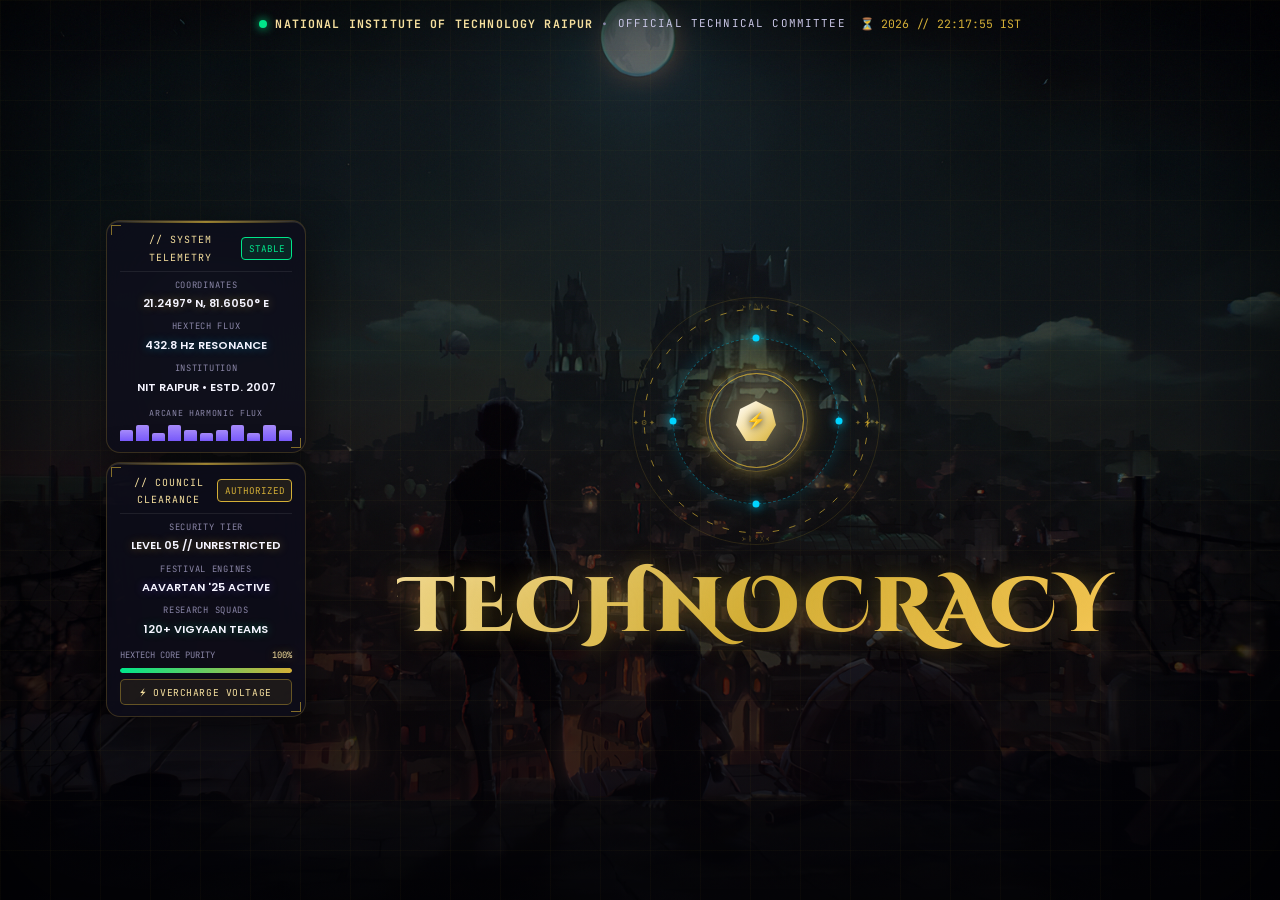
==== index.html @ fee600ca "Update Technocracy website BAckground" ====
<!DOCTYPE html>
<html lang="en">
<head>
  <meta charset="UTF-8">
  <meta name="viewport" content="width=device-width, initial-scale=1.0">
  <title>Technocracy | Official Technical Committee of NIT Raipur (Spatial Arcane Maximalism)</title>
  <meta name="description" content="Official website of Team Technocracy, the technical committee of NIT Raipur. Organizers of Aavartan — Central India's Largest Tech Fest, Vigyaan National Science Exhibition, and year-round Arcane-engineered innovation.">
  <meta name="keywords" content="Technocracy, NIT Raipur, Aavartan, Vigyaan, Arcane, Hextech, Piltover, Zaun, Spatial UI, Maximalism, Tech Fest, Central India Tech Fest, Technical Committee, Robotics, Hackathons">

  <!-- Google Fonts: Cinzel, Cinzel Decorative, Poppins, Orbitron, Space Grotesk, JetBrains Mono -->
  <link rel="preconnect" href="https://fonts.googleapis.com">
  <link rel="preconnect" href="https://fonts.gstatic.com" crossorigin>
  <link href="https://fonts.googleapis.com/css2?family=Cinzel+Decorative:wght@700;900&family=Cinzel:wght@500;600;700;900&family=JetBrains+Mono:wght@400;600;700&family=Orbitron:wght@600;700;800;900&family=Poppins:wght@300;400;500;600;700&family=Space+Grotesk:wght@400;500;600;700&display=swap" rel="stylesheet">

  <!-- Modular Arcane Design System -->
  <link rel="stylesheet" href="css/variables.css">
  <link rel="stylesheet" href="css/base.css">
  <link rel="stylesheet" href="css/intro.css">
  <link rel="stylesheet" href="css/components.css">
  <link rel="stylesheet" href="css/sections.css">
  <link rel="stylesheet" href="css/animations.css">
</head>
<body class="arcane-theme realm-piltover" id="app-body">

  <!-- Spatial Background Canvas & Floating Energy Orbs -->
  <canvas id="cyber-canvas"></canvas>
  <div class="spatial-ambient-orb orb-1"></div>
  <div class="spatial-ambient-orb orb-2"></div>
  <div class="spatial-ambient-orb orb-3"></div>
  <div class="arcane-vignette-overlay"></div>
  <div class="arcane-film-grain"></div>
  <div class="cyber-grid-overlay"></div>

  <!-- JINX EASTER EGG GRAFFITI OVERLAY (Triggered via secret or terminal) -->
  <div id="jinx-graffiti-layer" class="jinx-graffiti-layer hidden">
    <div class="jinx-scribble text-1">JINX WAS HERE! ⚡</div>
    <div class="jinx-scribble text-2">BOOM! 💣</div>
    <div class="jinx-scribble text-3">WHY SO SERIOUS, TOPSIDE? 💥</div>
    <div class="jinx-monkey-face">🐒💣</div>
    <button id="jinx-dismiss-btn" class="jinx-dismiss-btn">✕ DISPERSE CHAOS</button>
  </div>

  <!-- ========================================================================= -->
  <!-- 1. CINEMATIC SPATIAL HEXTECH INTRO GATEWAY (3D GYRO REACTOR & DUAL REALM) -->
  <!-- ========================================================================= -->
  <div id="intro-screen" class="intro-screen">
    <div class="intro-backdrop"></div>
    <div class="intro-vignette"></div>
    <div class="intro-grid-lines"></div>

    <!-- Shockwave Flash Overlay (Triggered on Ignite) -->
    <div id="intro-shockwave-burst" class="intro-shockwave-burst"></div>

    <div class="intro-container">
      
      <!-- Top Status Header -->
      <div class="intro-top-bar">
        <div class="intro-institute-badge">
          <span class="pulse-beacon"></span>
          <span class="inst-name">NATIONAL INSTITUTE OF TECHNOLOGY RAIPUR</span>
          <span class="inst-div">•</span>
          <span class="inst-tag">OFFICIAL TECHNICAL COMMITTEE</span>
        </div>
        <div class="intro-live-clock" id="intro-live-clock">
          <span class="clock-icon">⏳</span>
          <span id="intro-time-display">2026 // SYSTEM ONLINE</span>
        </div>
      </div>

      <!-- Main Interactive 3D Spatial Gateway Stage -->
      <div class="intro-main-stage">

        <!-- LEFT: both cards stacked -->
        <div class="hud-left-stack">

          <!-- System Telemetry -->
          <aside class="spatial-hud-card hud-left glass-panel">
            <div class="card-deco-corner tl"></div>
            <div class="card-deco-corner br"></div>
            <div class="hud-card-header">
              <span class="hud-tag">// SYSTEM TELEMETRY</span>
              <span class="hud-status-live">STABLE</span>
            </div>
            <div class="telemetry-item">
              <span class="tele-label">COORDINATES</span>
              <span class="tele-val text-glow-gold">21.2497° N, 81.6050° E</span>
            </div>
            <div class="telemetry-item">
              <span class="tele-label">HEXTECH FLUX</span>
              <span class="tele-val text-glow-cyan">432.8 Hz RESONANCE</span>
            </div>
            <div class="telemetry-item">
              <span class="tele-label">INSTITUTION</span>
              <span class="tele-val">NIT RAIPUR • ESTD. 2007</span>
            </div>
            <div class="audio-equalizer-wrapper">
              <div class="eq-label">ARCANE HARMONIC FLUX</div>
              <div class="eq-bars-container">
                <span class="eq-bar"></span>
                <span class="eq-bar"></span>
                <span class="eq-bar"></span>
                <span class="eq-bar"></span>
                <span class="eq-bar"></span>
                <span class="eq-bar"></span>
                <span class="eq-bar"></span>
                <span class="eq-bar"></span>
                <span class="eq-bar"></span>
                <span class="eq-bar"></span>
                <span class="eq-bar"></span>
              </div>
            </div>
          </aside>

          <!-- Council Clearance -->
          <aside class="spatial-hud-card hud-right glass-panel">
            <div class="card-deco-corner tl"></div>
            <div class="card-deco-corner br"></div>
            <div class="hud-card-header">
              <span class="hud-tag">// COUNCIL CLEARANCE</span>
              <span class="hud-status-live gold">AUTHORIZED</span>
            </div>
            <div class="telemetry-item">
              <span class="tele-label">SECURITY TIER</span>
              <span class="tele-val text-glow-gold">LEVEL 05 // UNRESTRICTED</span>
            </div>
            <div class="telemetry-item">
              <span class="tele-label">FESTIVAL ENGINES</span>
              <span class="tele-val text-glow-purple">AAVARTAN '25 ACTIVE</span>
            </div>
            <div class="telemetry-item">
              <span class="tele-label">RESEARCH SQUADS</span>
              <span class="tele-val text-glow-green">120+ VIGYAAN TEAMS</span>
            </div>
            <div class="battery-meter-container">
              <div class="bm-header">
                <span>HEXTECH CORE PURITY</span>
                <span id="core-charge-val" class="text-glow-gold">100%</span>
              </div>
              <div class="bm-track">
                <div class="bm-fill" id="core-charge-bar"></div>
              </div>
              <button class="bm-overcharge-btn" id="btn-overcharge-core">⚡ OVERCHARGE VOLTAGE</button>
            </div>
          </aside>

        </div>

        <!-- CENTER: gyro + title -->
        <div class="intro-center-hero">

          <div class="gyro-reactor-stage" id="gyro-reactor-stage" title="Move cursor to tilt 3D reactor • Click core to ignite!">
            <div class="gyro-ring ring-outer" id="gyro-ring-outer">
              <svg viewBox="0 0 400 400" class="gyro-svg">
                <circle cx="200" cy="200" r="190" class="ring-track-outer"></circle>
                <circle cx="200" cy="200" r="172" class="ring-track-gold" stroke-dasharray="10, 16"></circle>
                <text x="200" y="28" text-anchor="middle" class="rune-glyph-large">᚛ ᚠ ᚢ ᚦ ᚜</text>
                <text x="372" y="206" text-anchor="middle" class="rune-glyph-large">✦ ⚡ ✦</text>
                <text x="200" y="384" text-anchor="middle" class="rune-glyph-large">᚛ ᚱ ᚲ ᚷ ᚜</text>
                <text x="28" y="206" text-anchor="middle" class="rune-glyph-large">✦ ⚙ ✦</text>
              </svg>
            </div>

            <div class="gyro-ring ring-middle" id="gyro-ring-middle">
              <div class="middle-ring-border"></div>
              <div class="middle-ring-nodes">
                <span class="node n1"></span>
                <span class="node n2"></span>
                <span class="node n3"></span>
                <span class="node n4"></span>
              </div>
            </div>

            <div class="gyro-core-hub" id="hextech-core-btn">
              <div class="core-shimmer-glow"></div>
              <div class="core-energy-aura"></div>
              <div class="crystal-gem-shape">
                <div class="gem-facet f-top"></div>
                <div class="gem-facet f-front"></div>
                <div class="gem-facet f-back"></div>
                <div class="gem-facet f-left"></div>
                <div class="gem-facet f-right"></div>
                <div class="gem-insignia">⚡</div>
              </div>
              <div class="core-shockwaves">
                <span class="sw-1"></span>
                <span class="sw-2"></span>
                <span class="sw-3"></span>
              </div>
              <div class="core-hover-tooltip">CLICK TO DETONATE CORE</div>
            </div>
          </div>

          <div class="intro-headline-wrapper">
            <h1 class="intro-grand-title">
              <span class="title-brand arcane-gold-text">TECHNOCRACY</span>
            </h1>
          </div>

        </div>

      </div>

    </div>
  </div>

  <!-- ========================================================================= -->
  <!-- 2. MAIN APPLICATION INTERFACE -->
  <!-- ========================================================================= -->
  <div id="main-app" class="main-app hidden">
    
    <!-- Top HUD Navigation Bar (Spatial Glass Header) -->
    <header class="cyber-header" id="header">
      <div class="header-container">
        
        <!-- Brand Logo with Arcane Hextech Gem -->
        <a href="#hero" class="brand-logo" id="brand-logo">
          <div class="brand-hextech-badge">
            <div class="hex-gem-shape"></div>
            <span class="brand-symbol">⚡</span>
          </div>
          <div class="brand-info">
            <span class="brand-title arcane-gold-text">TECHNOCRACY</span>
            <span class="brand-sub">NIT RAIPUR • ESTD. 2007</span>
          </div>
        </a>

        <!-- Desktop Navigation Links -->
        <nav class="desktop-nav" id="desktop-nav">
          <a href="#about" class="nav-link"><span class="nav-num">01.</span> About</a>
          <a href="#history" class="nav-link"><span class="nav-num">02.</span> Chronicles</a>
          <a href="#aavartan" class="nav-link"><span class="nav-num">03.</span> Aavartan</a>
          <a href="#vigyaan" class="nav-link"><span class="nav-num">04.</span> Vigyaan</a>
          <a href="#domains" class="nav-link"><span class="nav-num">05.</span> Domains</a>
          <a href="#tech-team" class="nav-link"><span class="nav-num">06.</span> Tech Team</a>
          <a href="#leadership" class="nav-link"><span class="nav-num">07.</span> Council</a>
          <a href="#merch" class="nav-link"><span class="nav-num">08.</span> Merch</a>
          <a href="#recruitment" class="nav-link highlight-link"><span class="nav-num">09.</span> Join Us</a>
        </nav>

        <!-- Right Quick Controls & Realm Switcher -->
        <div class="header-actions">
          
          <!-- ARCANE REALM SWITCHER: PILTOVER (TOPSIDE GOLD) vs ZAUN (UNDERCITY GREEN) -->
          <div class="realm-switcher-pill" id="realm-switcher" title="Toggle Arcane Realm: Piltover (Hextech Gold) / Zaun (Chemtech Toxic Green & Shimmer)">
            <button class="realm-btn active" id="btn-realm-piltover" data-realm="piltover">
              <span class="realm-icon">⚙️</span>
              <span class="realm-name">PILTOVER</span>
            </button>
            <button class="realm-btn" id="btn-realm-zaun" data-realm="zaun">
              <span class="realm-icon">🧪</span>
              <span class="realm-name">ZAUN</span>
            </button>
          </div>

          <!-- Web Audio Synth Mute/Unmute Toggle -->
          <button id="btn-audio-toggle" class="hud-icon-btn" title="Toggle Arcane Hextech Soundscape">
            <span class="audio-state-icon" id="audio-icon">🔊</span>
          </button>

          <!-- Terminal Launcher -->
          <button id="btn-terminal-trigger" class="hud-icon-btn terminal-btn" title="Open Interactive Arcane Matrix Terminal (Try typing 'jinx', 'shimmer', 'vi')">
            <span class="terminal-prompt">&gt;_</span>
          </button>

          <!-- Replay Intro Portal -->
          <button id="btn-replay-intro" class="hud-icon-btn" title="Replay Cinematic Arcane Intro Portal">
            <span>🌀</span>
          </button>

          <!-- Mobile Menu Hamburger -->
          <button id="mobile-menu-toggle" class="mobile-toggle-btn" aria-label="Toggle navigation">
            <span class="hamburger-bar"></span>
            <span class="hamburger-bar"></span>
            <span class="hamburger-bar"></span>
          </button>
        </div>
      </div>

      <!-- Mobile Navigation Drawer -->
      <div class="mobile-nav-drawer" id="mobile-nav-drawer">
        <div class="mobile-nav-header">
          <span class="cyber-label">// ARCANE SYSTEM NAVIGATION</span>
          <button id="mobile-menu-close" class="mobile-close-btn">&times;</button>
        </div>
        <div class="mobile-links">
          <a href="#about" class="mob-link"><span>01.</span> About Technocracy</a>
          <a href="#history" class="mob-link"><span>02.</span> Chronicles & Legacy (2007-2026)</a>
          <a href="#aavartan" class="mob-link"><span>03.</span> Aavartan Tech Fest</a>
          <a href="#vigyaan" class="mob-link"><span>04.</span> Vigyaan (10 Disciplines)</a>
          <a href="#domains" class="mob-link"><span>05.</span> 7 Functional Domains</a>
          <a href="#tech-team" class="mob-link"><span>06.</span> Tech Team Spotlight</a>
          <a href="#leadership" class="mob-link"><span>07.</span> High Council Leadership</a>
          <a href="#merch" class="mob-link"><span>08.</span> Official Merchandise (₹350)</a>
          <a href="#recruitment" class="mob-link highlight"><span>09.</span> Induction & Join Us</a>
        </div>
        <div class="mobile-nav-footer">
          <button class="cyber-btn btn-arcane primary-gold w-100" id="mob-terminal-btn">Open Arcane Terminal</button>
        </div>
      </div>
    </header>

    <!-- MAIN SCROLLABLE CONTENT -->
    <main class="page-main">

      <!-- ========================================================================= -->
      <!-- 3. HERO SECTION (SPATIAL MAXIMALIST COMPOSITION) -->
      <!-- ========================================================================= -->
      <section id="hero" class="hero-section">
        <div class="hero-bg-runes"></div>
        
        <!-- Spatial Floating Decorative Glyphs -->
        <div class="spatial-floating-rune rune-left" data-speed="0.2">᚛ ᚠ ᚢ ᚦ ᚜</div>
        <div class="spatial-floating-rune rune-right" data-speed="-0.2">✦ ⚙ ✦</div>

        <div class="container hero-container">
          
          <div class="hero-hud-badge">
            <span class="pulse-dot"></span>
            <span class="hud-text">NATIONAL INSTITUTE OF TECHNOLOGY RAIPUR • OFFICIAL TECHNICAL COMMITTEE</span>
          </div>

          <h1 class="hero-title">
            <span class="hero-title-prefix">FORGING THE IMPOSSIBLE THROUGH HEXTECH & CODE</span>
            <span class="hero-title-core arcane-headline-gradient">TEAM TECHNOCRACY</span>
            <span class="hero-title-suffix">INNOVATION • ALCHEMY • ENGINEERING</span>
          </h1>

          <p class="hero-description">
            Established in 2007, Technocracy is the heartbeat of innovation at NIT Raipur. We build real-world software, foster cross-disciplinary research across 10 engineering domains, and orchestrate <strong>Aavartan</strong> — Central India's Largest Annual Technical Festival.
          </p>

          <!-- Core Call-to-Actions -->
          <div class="hero-cta-grid">
            <a href="#aavartan" class="cyber-btn btn-arcane primary-gold">
              <span class="btn-icon">⚡</span>
              <span class="btn-text">EXPLORE AAVARTAN</span>
            </a>
            <a href="#vigyaan" class="cyber-btn btn-arcane primary-purple">
              <span class="btn-icon">🔬</span>
              <span class="btn-text">VIGYAAN EXHIBITION</span>
            </a>
            <a href="#recruitment" class="cyber-btn btn-arcane secondary-ghost">
              <span class="btn-icon">🚀</span>
              <span class="btn-text">JOIN THE COMMITTEE</span>
            </a>
          </div>

          <!-- Impact Metrics Spatial Hologram Cards with 3D Depth -->
          <div class="hero-stats-banner">
            <div class="stat-card glass-panel spatial-card" data-tilt>
              <div class="card-deco-corner tl"></div>
              <div class="card-deco-corner br"></div>
              <div class="stat-icon spatial-z-icon">🏛️</div>
              <div class="stat-number text-glow-gold spatial-z-title" data-counter="18">18+</div>
              <div class="stat-label">Years of Legacy</div>
              <div class="stat-sub">Pioneering Since 2007</div>
            </div>

            <div class="stat-card glass-panel spatial-card" data-tilt>
              <div class="card-deco-corner tl"></div>
              <div class="card-deco-corner br"></div>
              <div class="stat-icon spatial-z-icon">👥</div>
              <div class="stat-number text-glow-cyan spatial-z-title" data-counter="10000">10,000+</div>
              <div class="stat-label">Annual Footfall</div>
              <div class="stat-sub">Central India's Largest</div>
            </div>

            <div class="stat-card glass-panel spatial-card" data-tilt>
              <div class="card-deco-corner tl"></div>
              <div class="card-deco-corner br"></div>
              <div class="stat-icon spatial-z-icon">💡</div>
              <div class="stat-number text-glow-purple spatial-z-title" data-counter="120">120+</div>
              <div class="stat-label">Vigyaan Teams</div>
              <div class="stat-sub">Across 10 Disciplines</div>
            </div>

            <div class="stat-card glass-panel spatial-card" data-tilt>
              <div class="card-deco-corner tl"></div>
              <div class="card-deco-corner br"></div>
              <div class="stat-icon spatial-z-icon">⚙️</div>
              <div class="stat-number text-glow-green spatial-z-title" data-counter="7">7</div>
              <div class="stat-label">Functional Wings</div>
              <div class="stat-sub">Tech, Event, PR, Design...</div>
            </div>
          </div>
        </div>

        <a href="#about" class="scroll-down-indicator" aria-label="Scroll to about section">
          <span class="scroll-text">ENTER PILTOVER ARCHIVES</span>
          <div class="scroll-mouse">
            <div class="scroll-wheel"></div>
          </div>
        </a>
      </section>

      <!-- ========================================================================= -->
      <!-- 4. ABOUT SECTION (THE ECOSYSTEM & 4 PILLARS) -->
      <!-- ========================================================================= -->
      <section id="about" class="section-block about-section">
        <div class="container">
          
          <div class="section-header">
            <div class="section-tag">// ARCHIVE 01 : THE CHARTER</div>
            <h2 class="section-title">WHAT IS <span class="text-glow-gold">TECHNOCRACY?</span></h2>
            <div class="header-divider-filigree"><span>✦ ⚙ ✦</span></div>
            <p class="section-subtitle">More than a club — a self-sustaining student institution dedicated to year-round technological excellence, research breakthroughs, and institutional leadership.</p>
          </div>

          <div class="about-grid">
            <!-- Left Info Panel with Deco Framing -->
            <div class="about-overview-card glass-panel spatial-card" data-tilt>
              <div class="card-deco-corner tl"></div>
              <div class="card-deco-corner br"></div>
              <div class="card-header-bar">
                <span class="bar-dot gold"></span>
                <span class="bar-dot purple"></span>
                <span class="bar-dot green"></span>
                <span class="bar-title">MISSION_PROTOCOL // NITRR_COUNCIL.LOG</span>
              </div>
              <div class="about-body-text">
                <p>
                  <strong>Team Technocracy</strong> is the official technical committee of the <strong>National Institute of Technology Raipur</strong>. Its mandate is to cultivate an elite technical, scientific, and innovation ecosystem within the institute.
                </p>
                <p>
                  Unlike standard college clubs with sporadic workshops, Technocracy operates relentlessly year-round. Members architect production software systems, organize national-tier hackathons, incubate multidisciplinary engineering research, collaborate with major industries, and orchestrate <strong>Aavartan</strong>, Central India's undisputed flagship tech festival.
                </p>
                <div class="quote-box">
                  <span class="quote-symbol">“</span>
                  <em>"Dedicated to innovation, technical mastery, and unyielding passion for technology — empowering students to transform imagination into production reality."</em>
                </div>
              </div>

              <div class="about-badges">
                <span class="tech-tag">Official NIT Raipur Body</span>
                <span class="tech-tag">Student Welfare Council</span>
                <span class="tech-tag">CDC Associated</span>
                <span class="tech-tag">10+ Engineering Streams</span>
              </div>
            </div>

            <!-- Right: 4 Core Pillars of Technocracy -->
            <div class="about-pillars-grid">
              
              <div class="pillar-card glass-panel spatial-card" data-tilt>
                <div class="card-deco-corner tl"></div>
                <div class="pillar-number">PILLAR 01</div>
                <div class="pillar-icon spatial-z-icon">⚡</div>
                <h3 class="pillar-title">Technical Mastery & R&D</h3>
                <p class="pillar-desc">Comprehensive hands-on mastery of full-stack web platforms, cloud architecture, autonomous robotics, IoT, and AI through production systems.</p>
              </div>

              <div class="pillar-card glass-panel spatial-card" data-tilt>
                <div class="card-deco-corner tl"></div>
                <div class="pillar-number">PILLAR 02</div>
                <div class="pillar-icon spatial-z-icon">🎪</div>
                <h3 class="pillar-title">Aavartan Organization</h3>
                <p class="pillar-desc">Architecting, directing, and executing Central India's premier tech festival with 10,000+ attendees and marquee corporate sponsors.</p>
              </div>

              <div class="pillar-card glass-panel spatial-card" data-tilt>
                <div class="card-deco-corner tl"></div>
                <div class="pillar-number">PILLAR 03</div>
                <div class="pillar-icon spatial-z-icon">🔬</div>
                <h3 class="pillar-title">Vigyaan Science Expo</h3>
                <p class="pillar-desc">Fostering multidisciplinary engineering research across 10 departments via structured technical documentation and live prototype demonstrations.</p>
              </div>

              <div class="pillar-card glass-panel spatial-card" data-tilt>
                <div class="card-deco-corner tl"></div>
                <div class="pillar-number">PILLAR 04</div>
                <div class="pillar-icon spatial-z-icon">🌐</div>
                <h3 class="pillar-title">Industry & Alumni Network</h3>
                <p class="pillar-desc">Connecting members with tech leaders, keynote speakers, research pioneers, and an illustrious alumni network spanning top global enterprises.</p>
              </div>

            </div>
          </div>

        </div>
      </section>

      <!-- ========================================================================= -->
      <!-- 5. HISTORICAL ODYSSEY & TIMELINE (2007 - 2026) -->
      <!-- ========================================================================= -->
      <section id="history" class="section-block history-section">
        <div class="container">
          
          <div class="section-header">
            <div class="section-tag">// ARCHIVE 02 : THE CHRONICLES</div>
            <h2 class="section-title">THE <span class="text-glow-gold">HISTORICAL ODYSSEY</span></h2>
            <div class="header-divider-filigree"><span>✦ ⏳ ✦</span></div>
            <p class="section-subtitle">Explore nearly two decades of technological evolution and milestones at NIT Raipur.</p>
          </div>

          <!-- Timeline Container with Arcane Circuit Track -->
          <div class="timeline-container">
            <div class="timeline-circuit-line">
              <div class="circuit-pulse"></div>
            </div>

            <!-- Milestone 1: 2007 -->
            <div class="timeline-item" data-year="2007">
              <div class="timeline-marker">
                <span class="marker-core"></span>
              </div>
              <div class="timeline-content glass-panel spatial-card" data-tilt>
                <div class="card-deco-corner tl"></div>
                <div class="timeline-badge text-glow-gold">YEAR 2007</div>
                <h3 class="timeline-title">The Genesis & Vigyaan Inception</h3>
                <p class="timeline-text">
                  A pioneering cadre of student tech visionaries at NIT Raipur established <strong>The Technocracy</strong> to ignite a student-led platform for science and engineering. Their first major breakthrough was <strong>Vigyaan</strong>, launched as a national-level science exhibition.
                </p>
                <div class="timeline-tags">
                  <span>Genesis</span>
                  <span>Vigyaan Exhibition</span>
                  <span>Official Committee</span>
                </div>
              </div>
            </div>

            <!-- Milestone 2: 2011 -->
            <div class="timeline-item" data-year="2011">
              <div class="timeline-marker">
                <span class="marker-core"></span>
              </div>
              <div class="timeline-content glass-panel spatial-card" data-tilt>
                <div class="card-deco-corner tl"></div>
                <div class="timeline-badge text-glow-cyan">YEAR 2011</div>
                <h3 class="timeline-title">Evolution into Aavartan</h3>
                <p class="timeline-text">
                  Vigyaan evolved and expanded into a grand annual technical festival — rechristened <strong>Aavartan</strong>. Competitive coding hackathons, robotics arenas, technical problem-solving, and guest lectures were integrated into a flagship multi-day celebration.
                </p>
                <div class="timeline-tags">
                  <span>Aavartan Inception</span>
                  <span>Mega Tech Fest</span>
                  <span>Robotics Arenas</span>
                </div>
              </div>
            </div>

            <!-- Milestone 3: 2019 -->
            <div class="timeline-item" data-year="2019">
              <div class="timeline-marker">
                <span class="marker-core"></span>
              </div>
              <div class="timeline-content glass-panel spatial-card" data-tilt>
                <div class="card-deco-corner tl"></div>
                <div class="timeline-badge text-glow-purple">YEAR 2019</div>
                <h3 class="timeline-title">The Quantum Leap: 10,000+ Footfall</h3>
                <p class="timeline-text">
                  Aavartan 2019 shattered records, hosting over 10,000 students and innovators nationwide, officially establishing Technocracy and Aavartan as <strong>Central India's Largest Tech Fest</strong>.
                </p>
                <div class="timeline-tags">
                  <span>10k+ Footfall</span>
                  <span>Central India #1</span>
                  <span>National Stature</span>
                </div>
              </div>
            </div>

            <!-- Milestone 4: 2022-23 -->
            <div class="timeline-item" data-year="2022-23">
              <div class="timeline-marker">
                <span class="marker-core"></span>
              </div>
              <div class="timeline-content glass-panel spatial-card" data-tilt>
                <div class="card-deco-corner tl"></div>
                <div class="timeline-badge text-glow-green">YEAR 2022–2023</div>
                <h3 class="timeline-title">The 14th Edition Grand Resurgence</h3>
                <p class="timeline-text">
                  Chronicled in NIT Raipur's <em>Shilpi</em> publication, Aavartan returned offline in grand fashion. Vigyaan alone registered <strong>120+ student research teams</strong>, while robotics, IoT, and software workshops drew nationwide acclaim.
                </p>
                <div class="timeline-tags">
                  <span>14th Edition</span>
                  <span>120+ Vigyaan Teams</span>
                  <span>Shilpi Featured</span>
                </div>
              </div>
            </div>

            <!-- Milestone 5: Present & Beyond -->
            <div class="timeline-item" data-year="2025-26">
              <div class="timeline-marker">
                <span class="marker-core"></span>
              </div>
              <div class="timeline-content glass-panel spatial-card" data-tilt>
                <div class="card-deco-corner tl"></div>
                <div class="timeline-badge text-glow-gold">PRESENT & BEYOND</div>
                <h3 class="timeline-title">The Arcane & Cybernetic Era</h3>
                <p class="timeline-text">
                  Today, Technocracy pioneers cutting-edge web architecture, autonomous agent systems, cross-discipline engineering prototypes, and high-octane festival experiences, setting new standards for collegiate excellence.
                </p>
                <div class="timeline-tags">
                  <span>Full-Stack Platforms</span>
                  <span>Generative AI</span>
                  <span>Hextech Alchemy</span>
                </div>
              </div>
            </div>

          </div>
        </div>
      </section>

      <!-- ========================================================================= -->
      <!-- 6. AAVARTAN — CENTRAL INDIA'S LARGEST TECH FEST -->
      <!-- ========================================================================= -->
      <section id="aavartan" class="section-block aavartan-section">
        <div class="container">
          
          <div class="section-header">
            <div class="section-tag">// ARCHIVE 03 : THE FLAGSHIP FESTIVAL</div>
            <h2 class="section-title">THE PHENOMENON OF <span class="text-glow-purple">AAVARTAN</span></h2>
            <div class="header-divider-filigree"><span>✦ ⚡ ✦</span></div>
            <p class="section-subtitle">Central India's Largest Annual Technical Festival — where engineering marvels collide with electric cultural celebrations.</p>
          </div>

          <!-- Festival Highlights Grid -->
          <div class="aavartan-grid">
            
            <div class="fest-card glass-panel spatial-card" data-tilt>
              <div class="card-deco-corner tl"></div>
              <div class="fest-card-header">
                <span class="fest-icon spatial-z-icon">💻</span>
                <span class="fest-badge">TECH COMPETITIONS</span>
              </div>
              <h3 class="fest-card-title">Hackathons & Coding Battles</h3>
              <p class="fest-card-desc">High-stakes 24/36-hour hackathons, algorithmic speed coding, bug bounty arenas, and rapid web sprints testing true engineering agility.</p>
              <ul class="fest-feature-list">
                <li>National-scale prize pools</li>
                <li>Industry mentor evaluation</li>
                <li>Real-world problem statements</li>
              </ul>
            </div>

            <div class="fest-card glass-panel spatial-card" data-tilt>
              <div class="card-deco-corner tl"></div>
              <div class="fest-card-header">
                <span class="fest-icon spatial-z-icon">🤖</span>
                <span class="fest-badge">HANDS-ON LABS</span>
              </div>
              <h3 class="fest-card-title">Robotics & Emerging Tech Workshops</h3>
              <p class="fest-card-desc">Immersive workshops covering autonomous robotics, IoT architectures, Generative AI, cloud infrastructure, and embedded hardware design.</p>
              <ul class="fest-feature-list">
                <li>Hardware take-home kits</li>
                <li>Certification upon completion</li>
                <li>Direct alumni & mentor guidance</li>
              </ul>
            </div>

            <div class="fest-card glass-panel spatial-card" data-tilt>
              <div class="card-deco-corner tl"></div>
              <div class="fest-card-header">
                <span class="fest-icon spatial-z-icon">🎙️</span>
                <span class="fest-badge">KEYNOTE SESSIONS</span>
              </div>
              <h3 class="fest-card-title">Seminars & Alumni Tech Talks</h3>
              <p class="fest-card-desc">Exclusive keynotes, career fireside chats, and deep-tech masterclasses with Fortune 500 engineering leads, researchers, and distinguished alumni.</p>
              <ul class="fest-feature-list">
                <li>Direct Q&A with tech pioneers</li>
                <li>Career roadmap masterclasses</li>
                <li>Industry trends & deep tech</li>
              </ul>
            </div>

            <div class="fest-card glass-panel spatial-card" data-tilt>
              <div class="card-deco-corner tl"></div>
              <div class="fest-card-header">
                <span class="fest-icon spatial-z-icon">🎸</span>
                <span class="fest-badge">CULTURAL NIGHTS</span>
              </div>
              <h3 class="fest-card-title">Nrityam, Raaga & DJ/EDM Night</h3>
              <p class="fest-card-desc">Aavartan isn't just about code — the evenings explode with electrifying performances by <strong>Nrityam</strong> (Dance Club), <strong>Raaga</strong> (Music Club), and a star-studded EDM/DJ Night!</p>
              <ul class="fest-feature-list">
                <li>High-octane musical concert</li>
                <li>Electrifying dance choreographies</li>
                <li>Unforgettable stadium DJ night</li>
              </ul>
            </div>

          </div>

          <!-- Festival Quick Action Banner with Arcane Gold Accents -->
          <div class="aavartan-callout glass-panel spatial-card" data-tilt>
            <div class="card-deco-corner tl"></div>
            <div class="card-deco-corner br"></div>
            <div class="callout-text">
              <h3 class="callout-title">READY TO COMPETE IN AAVARTAN '25?</h3>
              <p>Join thousands of innovators, engineers, and creators from across the nation.</p>
            </div>
            <div class="callout-actions">
              <button class="cyber-btn btn-arcane primary-gold" id="btn-fest-reg-trigger">
                <span class="btn-text">GET EVENT PASSES</span>
              </button>
            </div>
          </div>

        </div>
      </section>

      <!-- ========================================================================= -->
      <!-- 7. VIGYAAN — 10 ENGINEERING DISCIPLINES EXHIBITION -->
      <!-- ========================================================================= -->
      <section id="vigyaan" class="section-block vigyaan-section">
        <div class="container">
          
          <div class="section-header">
            <div class="section-tag">// ARCHIVE 04 : THE SCIENCE EXHIBITION</div>
            <h2 class="section-title">VIGYAAN : <span class="text-glow-green">THE INNOVATION EXPO</span></h2>
            <div class="header-divider-filigree"><span>✦ 🔬 ✦</span></div>
            <p class="section-subtitle">The flagship multi-disciplinary science & innovation competition where ideas evolve from rigorous documentation into working prototypes.</p>
          </div>

          <!-- How Vigyaan Works Banner -->
          <div class="vigyaan-process-grid">
            <div class="process-step glass-panel spatial-card" data-tilt>
              <div class="card-deco-corner tl"></div>
              <div class="step-num text-glow-cyan">STAGE 01</div>
              <h4 class="step-heading">Team Formation</h4>
              <p class="step-desc">Form a focused research squad of <strong>2 to 3 members</strong> across any engineering specialization.</p>
            </div>
            <div class="process-step glass-panel spatial-card" data-tilt>
              <div class="card-deco-corner tl"></div>
              <div class="step-num text-glow-gold">STAGE 02</div>
              <h4 class="step-heading">Problem Documentation</h4>
              <p class="step-desc">Submit in-depth technical documentation, literature survey, and proposed architectural solution.</p>
            </div>
            <div class="process-step glass-panel spatial-card" data-tilt>
              <div class="card-deco-corner tl"></div>
              <div class="step-num text-glow-purple">STAGE 03</div>
              <h4 class="step-heading">Live Implementation</h4>
              <p class="step-desc">Shortlisted teams build and demonstrate physical prototypes or live software systems before expert juries.</p>
            </div>
          </div>

          <!-- 10 Disciplines Interactive Filter / Tab System -->
          <div class="vigyaan-explorer glass-panel spatial-card">
            <div class="card-deco-corner tl"></div>
            <div class="card-deco-corner br"></div>
            <div class="explorer-top-bar">
              <span class="explorer-label">// SELECT ENGINEERING DOMAIN (10 DISCIPLINES)</span>
              <span class="explorer-counter" id="domain-active-counter">ACTIVE: CSE / IT / MCA</span>
            </div>

            <!-- Domain Tabs -->
            <div class="domain-tabs-nav" id="vigyaan-tabs">
              <button class="domain-tab active" data-domain="cse">CSE / IT / MCA</button>
              <button class="domain-tab" data-domain="ece">ECE</button>
              <button class="domain-tab" data-domain="ee">EE</button>
              <button class="domain-tab" data-domain="mech">Mechanical</button>
              <button class="domain-tab" data-domain="civil">Civil</button>
              <button class="domain-tab" data-domain="chem">Chemical</button>
              <button class="domain-tab" data-domain="biotech">Biotechnology</button>
              <button class="domain-tab" data-domain="biomed">Biomedical</button>
              <button class="domain-tab" data-domain="meta">Metallurgy</button>
              <button class="domain-tab" data-domain="mining">Mining</button>
            </div>

            <!-- Dynamic Domain Detail Display -->
            <div class="domain-content-display" id="vigyaan-content-box">
              <!-- Content rendered by JavaScript -->
            </div>
          </div>

        </div>
      </section>

      <!-- ========================================================================= -->
      <!-- 8. THE 7 FUNCTIONAL DOMAINS / TEAMS -->
      <!-- ========================================================================= -->
      <section id="domains" class="section-block domains-section">
        <div class="container">
          
          <div class="section-header">
            <div class="section-tag">// ARCHIVE 05 : THE SEVEN GUILDS</div>
            <h2 class="section-title">THE 7 <span class="text-glow-gold">FUNCTIONAL DOMAINS</span></h2>
            <div class="header-divider-filigree"><span>✦ 🛡️ ✦</span></div>
            <p class="section-subtitle">Technocracy operates as a multi-department powerhouse where diverse skill sets converge to engineer success.</p>
          </div>

          <!-- Domain Card Grid -->
          <div class="wings-grid">
            
            <div class="wing-card glass-panel spatial-card" data-wing="tech" data-tilt>
              <div class="card-deco-corner tl"></div>
              <div class="wing-icon-wrapper spatial-z-icon">
                <span class="wing-icon">💻</span>
              </div>
              <h3 class="wing-name text-glow-cyan">Tech Team</h3>
              <p class="wing-tagline">"Bringing Imagination to Life"</p>
              <p class="wing-description">The engineering powerhouse responsible for architecting and deploying official web platforms, mobile systems, scoring APIs, and live hackathon infrastructure.</p>
              <div class="wing-skills">
                <span>React / Next.js</span>
                <span>Node / APIs</span>
                <span>Cloud & DevOps</span>
                <span>UI/UX Code</span>
              </div>
            </div>

            <div class="wing-card glass-panel spatial-card" data-wing="event" data-tilt>
              <div class="card-deco-corner tl"></div>
              <div class="wing-icon-wrapper spatial-z-icon">
                <span class="wing-icon">🎯</span>
              </div>
              <h3 class="wing-name text-glow-gold">Event Management</h3>
              <p class="wing-tagline">"Mastering Grand Logistics"</p>
              <p class="wing-description">Orchestrates the entire physical & digital execution of Aavartan, competition timelines, venue setups, judge coordination, and crowd management for 10k+ attendees.</p>
              <div class="wing-skills">
                <span>Crisis Management</span>
                <span>Stage Planning</span>
                <span>Operations</span>
                <span>Scheduling</span>
              </div>
            </div>

            <div class="wing-card glass-panel spatial-card" data-wing="vigyaan" data-tilt>
              <div class="card-deco-corner tl"></div>
              <div class="wing-icon-wrapper spatial-z-icon">
                <span class="wing-icon">🔬</span>
              </div>
              <h3 class="wing-name text-glow-green">Vigyaan Team</h3>
              <p class="wing-tagline">"Incubating Scientific Breakthroughs"</p>
              <p class="wing-description">Drives the national science exhibition, curates multidisciplinary problem statements, coordinates technical juries, and evaluates groundbreaking prototypes.</p>
              <div class="wing-skills">
                <span>R&D Curation</span>
                <span>Project Audits</span>
                <span>Jury Logistics</span>
                <span>Science Outreach</span>
              </div>
            </div>

            <div class="wing-card glass-panel spatial-card" data-wing="sponsorship" data-tilt>
              <div class="card-deco-corner tl"></div>
              <div class="wing-icon-wrapper spatial-z-icon">
                <span class="wing-icon">🤝</span>
              </div>
              <h3 class="wing-name text-glow-purple">Sponsorship & PR</h3>
              <p class="wing-tagline">"Connecting with Industry Giants"</p>
              <p class="wing-description">Bridges Technocracy with corporate leaders, pitching sponsorship decks, negotiating partnership deliverables, and securing funding and tech perks.</p>
              <div class="wing-skills">
                <span>Corporate Pitching</span>
                <span>Negotiations</span>
                <span>Brand Deals</span>
                <span>Networking</span>
              </div>
            </div>

            <div class="wing-card glass-panel spatial-card" data-wing="media" data-tilt>
              <div class="card-deco-corner tl"></div>
              <div class="wing-icon-wrapper spatial-z-icon">
                <span class="wing-icon">📣</span>
              </div>
              <h3 class="wing-name text-glow-cyan">Media & Public Relations</h3>
              <p class="wing-tagline">"Amplifying the Voice of Innovation"</p>
              <p class="wing-description">Commands the digital and offline narrative of Technocracy through high-engagement social media campaigns, official press releases, and nationwide promotions.</p>
              <div class="wing-skills">
                <span>Social Strategy</span>
                <span>Publicity Sprints</span>
                <span>Copywriting</span>
                <span>Press Outreach</span>
              </div>
            </div>

            <div class="wing-card glass-panel spatial-card" data-wing="design" data-tilt>
              <div class="card-deco-corner tl"></div>
              <div class="wing-icon-wrapper spatial-z-icon">
                <span class="wing-icon">🎨</span>
              </div>
              <h3 class="wing-name text-glow-purple">Design & Editing</h3>
              <p class="wing-tagline">"Crafting Visual Masterpieces"</p>
              <p class="wing-description">The creative visionaries crafting branding, cyber posters, 3D motion graphics, festival merchandise, teaser trailers, and digital UI aesthetics.</p>
              <div class="wing-skills">
                <span>Figma / UI</span>
                <span>Blender / 3D</span>
                <span>After Effects</span>
                <span>Brand Identity</span>
              </div>
            </div>

            <div class="wing-card glass-panel spatial-card" data-wing="doc" data-tilt>
              <div class="card-deco-corner tl"></div>
              <div class="wing-icon-wrapper spatial-z-icon">
                <span class="wing-icon">📑</span>
              </div>
              <h3 class="wing-name text-glow-gold">Documentation</h3>
              <p class="wing-tagline">"Archiving the Legacy"</p>
              <p class="wing-description">Maintains institutional records, official proposals to the institute, participant databases, administrative MoUs, and comprehensive post-event analytical reports.</p>
              <div class="wing-skills">
                <span>Technical Writing</span>
                <span>Report Synthesis</span>
                <span>Institutional MoUs</span>
                <span>Data Records</span>
              </div>
            </div>

          </div>
        </div>
      </section>

      <!-- ========================================================================= -->
      <!-- 9. TECH TEAM SPOTLIGHT ("BRINGING IMAGINATION TO LIFE") -->
      <!-- ========================================================================= -->
      <section id="tech-team" class="section-block tech-team-section">
        <div class="container">
          
          <div class="section-header">
            <div class="section-tag">// ARCHIVE 06 : HEXTECH ARCHITECTS</div>
            <h2 class="section-title">THE <span class="text-glow-cyan">TECH TEAM</span></h2>
            <div class="header-divider-filigree"><span>✦ ⚙️ ✦</span></div>
            <p class="section-subtitle">"Bringing Imagination to Life" — The developers crafting the digital infrastructure, web portals, and software systems of Technocracy.</p>
          </div>

          <!-- Tech Team Hierarchy Display -->
          <div class="tech-team-grid">
            
            <!-- Head Coordinator -->
            <div class="tech-card head-card glass-panel spatial-card" data-tilt>
              <div class="card-deco-corner tl"></div>
              <div class="card-deco-corner br"></div>
              <div class="tech-badge-ribbon">HEAD COORDINATOR</div>
              <div class="tech-avatar-circle spatial-z-icon">
                <span class="avatar-rune">PK</span>
              </div>
              <h3 class="tech-name">Piyush Kumar</h3>
              <div class="tech-role text-glow-cyan">Head Coordinator // Tech</div>
              <p class="tech-bio">Leading technical architecture, full-stack systems engineering, and developer mentorship for Technocracy platforms.</p>
              <div class="tech-skills-micro">
                <span>Architecture</span>
                <span>Full-Stack</span>
                <span>Team Lead</span>
              </div>
            </div>

            <!-- Core Coordinators -->
            <div class="tech-subgrid">
              
              <div class="tech-card core-card glass-panel spatial-card" data-tilt>
                <div class="card-deco-corner tl"></div>
                <div class="tech-badge-ribbon-sub">CORE COORDINATOR</div>
                <div class="tech-avatar-circle sub spatial-z-icon">
                  <span class="avatar-rune">NS</span>
                </div>
                <h4 class="tech-name">Nehil Sahu</h4>
                <div class="tech-role text-glow-purple">Core Coordinator // Tech</div>
                <p class="tech-bio">Frontend engineering, UI animations, and responsive web systems.</p>
              </div>

              <div class="tech-card core-card glass-panel spatial-card" data-tilt>
                <div class="card-deco-corner tl"></div>
                <div class="tech-badge-ribbon-sub">CORE COORDINATOR</div>
                <div class="tech-avatar-circle sub spatial-z-icon">
                  <span class="avatar-rune">DR</span>
                </div>
                <h4 class="tech-name">B. Deewakar Rao</h4>
                <div class="tech-role text-glow-purple">Core Coordinator // Tech</div>
                <p class="tech-bio">Backend architecture, databases, and authentication protocols.</p>
              </div>

              <div class="tech-card core-card glass-panel spatial-card" data-tilt>
                <div class="card-deco-corner tl"></div>
                <div class="tech-badge-ribbon-sub">CORE COORDINATOR</div>
                <div class="tech-avatar-circle sub spatial-z-icon">
                  <span class="avatar-rune">AS</span>
                </div>
                <h4 class="tech-name">Aditya Kumar Sah</h4>
                <div class="tech-role text-glow-purple">Core Coordinator // Tech</div>
                <p class="tech-bio">Interactive web components, client performance, and API integration.</p>
              </div>

              <div class="tech-card core-card glass-panel spatial-card" data-tilt>
                <div class="card-deco-corner tl"></div>
                <div class="tech-badge-ribbon-sub">CORE COORDINATOR</div>
                <div class="tech-avatar-circle sub spatial-z-icon">
                  <span class="avatar-rune">PS</span>
                </div>
                <h4 class="tech-name">Prabhat Sharma</h4>
                <div class="tech-role text-glow-purple">Core Coordinator // Tech</div>
                <p class="tech-bio">DevOps, server deployment pipelines, and system maintenance.</p>
              </div>

            </div>

            <!-- Executives -->
            <div class="tech-exec-row">
              <div class="exec-card glass-panel spatial-card" data-tilt>
                <span class="exec-icon spatial-z-icon">⚡</span>
                <div class="exec-info">
                  <h5 class="exec-name">Ayush Patel</h5>
                  <span class="exec-role">Executive // Tech</span>
                </div>
              </div>

              <div class="exec-card glass-panel spatial-card" data-tilt>
                <span class="exec-icon spatial-z-icon">⚡</span>
                <div class="exec-info">
                  <h5 class="exec-name">Devesh Agarwal</h5>
                  <span class="exec-role">Executive // Tech</span>
                </div>
              </div>

              <div class="exec-card glass-panel spatial-card" data-tilt>
                <span class="exec-icon spatial-z-icon">⚡</span>
                <div class="exec-info">
                  <h5 class="exec-name">Gourav Deep Shahni</h5>
                  <span class="exec-role">Executive // Tech</span>
                </div>
              </div>
            </div>

          </div>

          <!-- Interactive Tech Stack Radar -->
          <div class="tech-stack-terminal glass-panel spatial-card">
            <div class="card-deco-corner tl"></div>
            <div class="terminal-bar">
              <span class="terminal-title">TECHNOCRACY_STACK_STATUS.LOG</span>
              <span class="terminal-badge">RUNNING V2.5.0</span>
            </div>
            <div class="terminal-body">
              <div class="stack-tags-cloud">
                <span class="st-item"><span class="st-dot cyan"></span>React.js / Next.js</span>
                <span class="st-item"><span class="st-dot purple"></span>Node.js / Express</span>
                <span class="st-item"><span class="st-dot gold"></span>Web Audio Synth</span>
                <span class="st-item"><span class="st-dot emerald"></span>Spatial Canvas Physics</span>
                <span class="st-item"><span class="st-dot cyan"></span>Maximalist Architecture</span>
                <span class="st-item"><span class="st-dot purple"></span>Git / GitHub Workflows</span>
                <span class="st-item"><span class="st-dot gold"></span>Vercel / Cloudflare CI/CD</span>
                <span class="st-item"><span class="st-dot emerald"></span>REST & GraphQL APIs</span>
              </div>
            </div>
          </div>

        </div>
      </section>

      <!-- ========================================================================= -->
      <!-- 10. OVERALL LEADERSHIP & COMMITTEE STRUCTURE -->
      <!-- ========================================================================= -->
      <section id="leadership" class="section-block leadership-section">
        <div class="container">
          
          <div class="section-header">
            <div class="section-tag">// ARCHIVE 07 : HIGH COUNCIL</div>
            <h2 class="section-title">THE EXECUTIVE <span class="text-glow-gold">COUNCIL</span></h2>
            <div class="header-divider-filigree"><span>✦ 👑 ✦</span></div>
            <p class="section-subtitle">The student leadership driving the strategic vision, administration, and execution of Technocracy NIT Raipur.</p>
          </div>

          <!-- Overall Coordinators -->
          <div class="leadership-tier">
            <h3 class="tier-label">// OVERALL COORDINATORS</h3>
            <div class="oc-grid">
              
              <div class="oc-card glass-panel spatial-card" data-tilt>
                <div class="card-deco-corner tl"></div>
                <div class="oc-avatar spatial-z-icon">SV</div>
                <h4 class="oc-name">Shivam Vyas</h4>
                <div class="oc-title text-glow-gold">Overall Coordinator</div>
                <span class="oc-badge">Executive Council</span>
              </div>

              <div class="oc-card glass-panel spatial-card" data-tilt>
                <div class="card-deco-corner tl"></div>
                <div class="oc-avatar spatial-z-icon">PM</div>
                <h4 class="oc-name">Prafulla Mishra</h4>
                <div class="oc-title text-glow-gold">Overall Coordinator</div>
                <span class="oc-badge">Executive Council</span>
              </div>

              <div class="oc-card glass-panel spatial-card" data-tilt>
                <div class="card-deco-corner tl"></div>
                <div class="oc-avatar spatial-z-icon">ST</div>
                <h4 class="oc-name">Shantanu Tripathy</h4>
                <div class="oc-title text-glow-gold">Overall Coordinator</div>
                <span class="oc-badge">Executive Council</span>
              </div>

              <div class="oc-card glass-panel spatial-card" data-tilt>
                <div class="card-deco-corner tl"></div>
                <div class="oc-avatar spatial-z-icon">NK</div>
                <h4 class="oc-name">Nimesh Kumar Kashyap</h4>
                <div class="oc-title text-glow-gold">Overall Coordinator</div>
                <span class="oc-badge">Executive Council</span>
              </div>

              <div class="oc-card glass-panel spatial-card" data-tilt>
                <div class="card-deco-corner tl"></div>
                <div class="oc-avatar spatial-z-icon">CR</div>
                <h4 class="oc-name">Chirag Ruchandani</h4>
                <div class="oc-title text-glow-gold">Overall Coordinator</div>
                <span class="oc-badge">Executive Council</span>
              </div>

            </div>
          </div>

          <!-- Department Head Coordinators -->
          <div class="leadership-tier">
            <h3 class="tier-label">// DEPARTMENT HEAD COORDINATORS</h3>
            <div class="head-grid">
              
              <div class="dept-head-card glass-panel spatial-card" data-tilt>
                <div class="card-deco-corner tl"></div>
                <div class="dept-badge text-glow-cyan">TECH</div>
                <div class="head-names">
                  <strong>Prabhat Sharma</strong>
                </div>
              </div>

              <div class="dept-head-card glass-panel spatial-card" data-tilt>
                <div class="card-deco-corner tl"></div>
                <div class="dept-badge text-glow-purple">DESIGN & EDITING</div>
                <div class="head-names">
                  <strong>Ankush Jaiswal</strong>
                  <span>•</span>
                  <strong>Akshat Jain</strong>
                </div>
              </div>

              <div class="dept-head-card glass-panel spatial-card" data-tilt>
                <div class="card-deco-corner tl"></div>
                <div class="dept-badge text-glow-gold">EVENT MANAGEMENT</div>
                <div class="head-names">
                  <strong>Supriya Mishra</strong>
                  <span>•</span>
                  <strong>Aviraj Mehar</strong>
                  <span>•</span>
                  <strong>Lucky Dewangan</strong>
                </div>
              </div>

              <div class="dept-head-card glass-panel spatial-card" data-tilt>
                <div class="card-deco-corner tl"></div>
                <div class="dept-badge text-glow-green">VIGYAAN</div>
                <div class="head-names">
                  <strong>Danish Khan</strong>
                  <span>•</span>
                  <strong>Shruti Kotkar</strong>
                  <span>•</span>
                  <strong>Surjiyanshi Mishra</strong>
                </div>
              </div>

              <div class="dept-head-card glass-panel spatial-card" data-tilt>
                <div class="card-deco-corner tl"></div>
                <div class="dept-badge text-glow-cyan">MEDIA & PR</div>
                <div class="head-names">
                  <strong>Bheema</strong>
                  <span>•</span>
                  <strong>Deedhit Parihar</strong>
                </div>
              </div>

              <div class="dept-head-card glass-panel spatial-card" data-tilt>
                <div class="card-deco-corner tl"></div>
                <div class="dept-badge text-glow-gold">DOCUMENTATION</div>
                <div class="head-names">
                  <strong>Kailash Mistry</strong>
                  <span>•</span>
                  <strong>Aashish Shukla</strong>
                </div>
              </div>

              <div class="dept-head-card glass-panel spatial-card" data-tilt>
                <div class="card-deco-corner tl"></div>
                <div class="dept-badge text-glow-purple">SPONSORSHIP</div>
                <div class="head-names">
                  <strong>Rudrapratap Patel</strong>
                  <span>•</span>
                  <strong>Shrutikshan P K Kumar</strong>
                </div>
              </div>

            </div>
          </div>

        </div>
      </section>

      <!-- ========================================================================= -->
      <!-- 11. OFFICIAL MERCHANDISE (AAVARTAN '25 EDITION - ₹350) -->
      <!-- ========================================================================= -->
      <section id="merch" class="section-block merch-section">
        <div class="container">
          
          <div class="section-header">
            <div class="section-tag">// ARCHIVE 08 : OFFICIAL APPAREL</div>
            <h2 class="section-title">AAVARTAN <span class="text-glow-gold">MERCHANDISE</span></h2>
            <div class="header-divider-filigree"><span>✦ 👕 ✦</span></div>
            <p class="section-subtitle">Wear the spirit of innovation. Limited edition Arcane-themed Aavartan apparel at just <strong>₹350</strong>.</p>
          </div>

          <div class="merch-showcase-wrapper glass-panel spatial-card" data-tilt>
            <div class="card-deco-corner tl"></div>
            <div class="card-deco-corner br"></div>
            
            <!-- Left: 3D Holographic Merch Display -->
            <div class="merch-display-side">
              <div class="merch-hologram-stage" id="merch-stage">
                <div class="hologram-emitter"></div>
                <div class="merch-visual-card spatial-card" id="merch-card">
                  <div class="merch-graphic">
                    <div class="merch-hoodie-icon spatial-z-icon" id="merch-icon">👕</div>
                    <div class="merch-glow-ring"></div>
                  </div>
                  <div class="merch-badge-price spatial-z-title">₹350 ONLY</div>
                </div>
              </div>
            </div>

            <!-- Right: Interactive Customizer & Order -->
            <div class="merch-control-side">
              <div class="merch-meta-header">
                <span class="merch-tag">LIMITED OFFICIAL DROP // HEXTECH WEAR</span>
                <h3 class="merch-product-name arcane-gold-text">Aavartan '25 Arcane-Hex Tee / Hoodie</h3>
                <div class="merch-price-display">
                  <span class="current-price">₹350</span>
                  <span class="original-price">₹699</span>
                  <span class="discount-badge">50% STUDENT PRIVILEGE</span>
                </div>
              </div>

              <p class="merch-description">
                Crafted with premium 240 GSM bio-washed heavy cotton, featuring high-density Arcane runic screen prints, luminous Piltover gold & Zaun shimmer back art, and the official NIT Raipur Technocracy seal.
              </p>

              <!-- Color Selector -->
              <div class="merch-option-group">
                <label class="option-label">SELECT HEXTECH SHADE:</label>
                <div class="color-options" id="color-options">
                  <button class="color-btn active" data-color="obsidian" title="Obsidian Void" style="background:#0b0f19;"></button>
                  <button class="color-btn" data-color="gold" title="Piltover Gold" style="background:#d4af37;"></button>
                  <button class="color-btn" data-color="purple" title="Zaunite Shimmer" style="background:#7b5cff;"></button>
                  <button class="color-btn" data-color="green" title="Chemtech Emerald" style="background:#00e68a;"></button>
                </div>
              </div>

              <!-- Size Selector -->
              <div class="merch-option-group">
                <label class="option-label">SELECT SIZE:</label>
                <div class="size-options" id="size-options">
                  <button class="size-btn">S</button>
                  <button class="size-btn active">M</button>
                  <button class="size-btn">L</button>
                  <button class="size-btn">XL</button>
                  <button class="size-btn">XXL</button>
                </div>
              </div>

              <!-- Action Trigger -->
              <div class="merch-action-row">
                <button class="cyber-btn btn-arcane primary-gold" id="btn-order-merch">
                  <span class="btn-icon">🛒</span>
                  <span class="btn-text">RESERVE GEAR (₹350)</span>
                </button>
                <span class="merch-shipping-note">⚡ Direct collection at Aavartan Campus Desk / NIT Raipur</span>
              </div>

            </div>

          </div>

        </div>
      </section>

      <!-- ========================================================================= -->
      <!-- 12. RECRUITMENT & JOIN US (INTERACTIVE DOMAIN MATCHER) -->
      <!-- ========================================================================= -->
      <section id="recruitment" class="section-block recruitment-section">
        <div class="container">
          
          <div class="section-header">
            <div class="section-tag">// ARCHIVE 09 : INDUCTION PORTAL</div>
            <h2 class="section-title">JOIN <span class="text-glow-purple">TECHNOCRACY</span></h2>
            <div class="header-divider-filigree"><span>✦ 🚀 ✦</span></div>
            <p class="section-subtitle">No matter your branch or experience level — step into NIT Raipur's premier technical committee and build lasting mastery.</p>
          </div>

          <!-- Why Join Grid -->
          <div class="why-join-grid">
            <div class="why-card glass-panel spatial-card" data-tilt>
              <div class="card-deco-corner tl"></div>
              <div class="why-icon spatial-z-icon">⚡</div>
              <h4>Production Experience</h4>
              <p>Engineer live web platforms, APIs, hackathon architectures, and grand logistics that elevate your resume far above routine coursework.</p>
            </div>
            <div class="why-card glass-panel spatial-card" data-tilt>
              <div class="card-deco-corner tl"></div>
              <div class="why-icon spatial-z-icon">🌐</div>
              <h4>Elite Network</h4>
              <p>Collaborate with distinguished seniors, industry mentors, and alumni across global tech leaders who guide your career path.</p>
            </div>
            <div class="why-card glass-panel spatial-card" data-tilt>
              <div class="card-deco-corner tl"></div>
              <div class="why-icon spatial-z-icon">🎖️</div>
              <h4>All Streams Welcome</h4>
              <p>You don't need to be a coding prodigy. 1st-year volunteering and hands-on tracks empower any passionate student to rise.</p>
            </div>
          </div>

          <!-- Interactive "Which Domain Fits You?" Quiz -->
          <div class="domain-quiz-container glass-panel spatial-card">
            <div class="card-deco-corner tl"></div>
            <div class="card-deco-corner br"></div>
            <div class="quiz-header-bar">
              <span class="quiz-badge">INTERACTIVE DOMAIN FINDER</span>
              <h3 class="quiz-title arcane-gold-text">Find Your Calling in Technocracy</h3>
              <p class="quiz-desc">Answer 3 quick questions to discover which of the 7 functional domains matches your passions best.</p>
            </div>

            <div id="quiz-step-box" class="quiz-step-box">
              <!-- Rendered dynamically by main.js -->
            </div>
          </div>

          <!-- Direct Application Callout -->
          <div class="application-banner glass-panel spatial-card" data-tilt>
            <div class="card-deco-corner tl"></div>
            <div class="card-deco-corner br"></div>
            <div class="banner-content">
              <h3>READY TO SUBMIT YOUR OFFICIAL APPLICATION?</h3>
              <p>Recruitment drives are open for both 1st year volunteers and 2nd/3rd year executive roles.</p>
            </div>
            <button class="cyber-btn btn-arcane primary-gold" id="btn-open-application-modal">
              <span class="btn-icon">🚀</span>
              <span class="btn-text">SUBMIT CANDIDATURE</span>
            </button>
          </div>

        </div>
      </section>

    </main>

    <!-- ========================================================================= -->
    <!-- 13. FOOTER -->
    <!-- ========================================================================= -->
    <footer class="cyber-footer">
      <div class="container footer-container">
        
        <div class="footer-col brand-col">
          <div class="footer-brand">
            <span class="footer-symbol">⚡</span>
            <span class="footer-title arcane-gold-text">TEAM TECHNOCRACY</span>
          </div>
          <p class="footer-desc">
            The Official Technical Committee of National Institute of Technology Raipur (NITRR). Catalyzing technology, innovation, and leadership since 2007.
          </p>
          <div class="footer-socials">
            <a href="https://technocracy.nitrr.ac.in" target="_blank" rel="noopener" class="social-link" title="Official Website">🌐</a>
            <a href="https://nitrr.ac.in" target="_blank" rel="noopener" class="social-link" title="NIT Raipur Portal">🏛️</a>
            <a href="https://instagram.com" target="_blank" rel="noopener" class="social-link" title="Instagram">📸</a>
            <a href="https://linkedin.com" target="_blank" rel="noopener" class="social-link" title="LinkedIn">💼</a>
            <a href="https://github.com" target="_blank" rel="noopener" class="social-link" title="GitHub">🐙</a>
          </div>
        </div>

        <div class="footer-col links-col">
          <h4 class="footer-col-title">NAVIGATION</h4>
          <ul class="footer-links">
            <li><a href="#about">About Committee</a></li>
            <li><a href="#history">Chronicles Timeline</a></li>
            <li><a href="#aavartan">Aavartan Festival</a></li>
            <li><a href="#vigyaan">Vigyaan Exhibition</a></li>
            <li><a href="#domains">7 Functional Wings</a></li>
          </ul>
        </div>

        <div class="footer-col links-col">
          <h4 class="footer-col-title">COMMUNITY</h4>
          <ul class="footer-links">
            <li><a href="#tech-team">Tech Team Spotlight</a></li>
            <li><a href="#leadership">Executive Council</a></li>
            <li><a href="#merch">Official Gear (₹350)</a></li>
            <li><a href="#recruitment">Induction Portal</a></li>
            <li><a href="javascript:void(0)" id="footer-terminal-link">Open Arcane Terminal</a></li>
          </ul>
        </div>

        <div class="footer-col contact-col">
          <h4 class="footer-col-title">NIT RAIPUR CAMPUS</h4>
          <p class="footer-address">
            National Institute of Technology Raipur<br>
            G.E. Road, Raipur, Chhattisgarh — 492010<br>
            <strong>Email:</strong> technocracy@nitrr.ac.in
          </p>
          <div class="server-status-pill">
            <span class="status-dot green"></span>
            <span>PILTOVER MAINFRAME: ACTIVE // 2026</span>
          </div>
        </div>

      </div>

      <div class="footer-bottom-bar">
        <div class="container footer-bottom-flex">
          <p>© 2007–2026 Team Technocracy, NIT Raipur. All Rights Reserved.</p>
          <p class="designed-with">Crafted with <span class="heart-pulse">✦</span> Spatial Hextech Alchemy & Maximalist Precision</p>
        </div>
      </div>
    </footer>

  </div>

  <!-- ========================================================================= -->
  <!-- 14. INTERACTIVE CYBER/ARCANE MATRIX TERMINAL MODAL -->
  <!-- ========================================================================= -->
  <div id="terminal-modal" class="modal-backdrop hidden">
    <div class="terminal-window glass-panel spatial-card">
      <div class="card-deco-corner tl"></div>
      <div class="card-deco-corner br"></div>
      
      <div class="terminal-titlebar">
        <div class="terminal-controls">
          <span class="ctrl close" id="term-close-btn"></span>
          <span class="ctrl min"></span>
          <span class="ctrl max"></span>
        </div>
        <div class="terminal-caption">ARCANE_HEXTECH_MAINFRAME // v2.6.0</div>
        <div class="terminal-actions">
          <button class="term-mini-btn" id="term-clear-btn">CLEAR</button>
        </div>
      </div>

      <div class="terminal-screen" id="terminal-output">
        <div class="term-line welcome-line text-glow-gold">
          ====================================================================<br>
          ✦ TECHNOCRACY // NIT RAIPUR HEXTECH MAINFRAME [ONLINE]<br>
          ====================================================================<br>
          Type <span class="term-keyword">'help'</span> for command manual.<br>
          ⚡ Arcane Easter Eggs: Try <span class="term-keyword">'jinx'</span>, <span class="term-keyword">'shimmer'</span>, <span class="term-keyword">'vi'</span>, <span class="term-keyword">'viktor'</span>, <span class="term-keyword">'silco'</span>, <span class="term-keyword">'ekko'</span>, <span class="term-keyword">'hexcore'</span>, <span class="term-keyword">'piltover'</span>, <span class="term-keyword">'zaun'</span>!
        </div>
      </div>

      <div class="terminal-input-row">
        <span class="term-user-prompt">hextech@nitrr:~$</span>
        <input type="text" id="terminal-input" class="term-input-field" placeholder="Enter command (e.g. help, jinx, aavartan)..." autocomplete="off" spellcheck="false">
      </div>

    </div>
  </div>

  <!-- ========================================================================= -->
  <!-- 15. RECRUITMENT & EVENT REGISTRATION MODAL -->
  <!-- ========================================================================= -->
  <div id="app-modal" class="modal-backdrop hidden">
    <div class="modal-box glass-panel spatial-card">
      <div class="card-deco-corner tl"></div>
      <div class="card-deco-corner br"></div>
      <button class="modal-close-x" id="app-modal-close">&times;</button>
      
      <div class="modal-header">
        <div class="modal-tag">// CANDIDATURE SUBMISSION</div>
        <h3 class="modal-title arcane-gold-text">Join Team Technocracy</h3>
        <p class="modal-sub">Step into NIT Raipur's premier technical committee.</p>
      </div>

      <form id="recruitment-form" class="cyber-form">
        <div class="form-row">
          <div class="form-group">
            <label for="applicant-name">Full Name *</label>
            <input type="text" id="applicant-name" class="cyber-input" placeholder="e.g. Alex Sharma" required>
          </div>
          <div class="form-group">
            <label for="applicant-roll">Roll Number / Registration No *</label>
            <input type="text" id="applicant-roll" class="cyber-input" placeholder="e.g. 23118099" required>
          </div>
        </div>

        <div class="form-row">
          <div class="form-group">
            <label for="applicant-branch">Branch / Department *</label>
            <select id="applicant-branch" class="cyber-input" required>
              <option value="">Select Branch</option>
              <option value="it">Information Technology (IT)</option>
              <option value="cse">Computer Science & Engineering (CSE)</option>
              <option value="ece">Electronics & Communication (ECE)</option>
              <option value="ee">Electrical Engineering (EE)</option>
              <option value="mech">Mechanical Engineering</option>
              <option value="civil">Civil Engineering</option>
              <option value="chem">Chemical Engineering</option>
              <option value="biotech">Biotechnology</option>
              <option value="biomed">Biomedical Engineering</option>
              <option value="meta">Metallurgical Engineering</option>
              <option value="mining">Mining Engineering</option>
              <option value="mca">MCA / Architecture</option>
            </select>
          </div>
          <div class="form-group">
            <label for="applicant-year">Year of Study *</label>
            <select id="applicant-year" class="cyber-input" required>
              <option value="1">1st Year (Volunteer Track)</option>
              <option value="2">2nd Year (Executive Track)</option>
              <option value="3">3rd Year (Coordinator Track)</option>
            </select>
          </div>
        </div>

        <div class="form-group">
          <label for="applicant-domain">Preferred Domain / Wing *</label>
          <select id="applicant-domain" class="cyber-input" required>
            <option value="tech">Tech Team (Web, Systems, APIs)</option>
            <option value="event">Event Management & Logistics</option>
            <option value="vigyaan">Vigyaan Science Exhibition</option>
            <option value="sponsorship">Sponsorship & Corporate Relations</option>
            <option value="media">Media & Public Relations</option>
            <option value="design">Design & Video Editing</option>
            <option value="doc">Documentation & Institutional Records</option>
          </select>
        </div>

        <div class="form-group">
          <label for="applicant-skills">Why do you want to join & What skills do you bring?</label>
          <textarea id="applicant-skills" class="cyber-input textarea" rows="3" placeholder="Tell us about your enthusiasm, past projects, or what you want to learn..."></textarea>
        </div>

        <button type="submit" class="cyber-btn btn-arcane primary-gold w-100">
          <span class="btn-text">TRANSMIT CANDIDATURE</span>
        </button>
      </form>
      
      <div id="form-success-msg" class="form-success-msg hidden">
        <span class="success-icon">⚡</span>
        <h4>APPLICATION TRANSMITTED SUCCESSFULLY!</h4>
        <p>Your record has been logged in the Technocracy candidate database. Watch your institute email for interview schedule details.</p>
      </div>

    </div>
  </div>

  <!-- JavaScript Main Application Bundle -->
  <script src="js/main.js"></script>
</body>
</html>
---- css/variables.css ----
/* ============================================================
   VARIABLES + REALM MODES
   ============================================================ */
/* ==========================================================================
   TECHNOCRACY NIT RAIPUR — SPATIAL ARCANE MAXIMALISM DESIGN SYSTEM
   ========================================================================== */

:root {
  /* -----------------------------------------------------------------------
     1. ARCANE CORE COLOR PALETTE
     ----------------------------------------------------------------------- */
  /* Base / Deep Void Backgrounds */
  --arcane-bg-deep: #06060c;
  --arcane-bg: #0b0b16;
  --arcane-bg-card: rgba(18, 18, 36, 0.68);
  --arcane-bg-card-hover: rgba(26, 26, 52, 0.84);
  --arcane-bg-elevated: #1a1a32;

  /* Piltover (Gold / Prestige / Progress) */
  --piltover-gold: #d4af37;
  --piltover-gold-light: #f5df9e;
  --piltover-amber: #fbcb5b;
  --piltover-gold-glow: rgba(212, 175, 55, 0.55);
  --piltover-gold-dim: rgba(212, 175, 55, 0.15);

  /* Zaun (Toxic / Undercity / Chemtech) */
  --zaun-green: #00e68a;
  --zaun-green-dark: #00b36b;
  --zaun-teal: #00c9a7;
  --zaun-glow: rgba(0, 230, 138, 0.55);
  --zaun-dim: rgba(0, 230, 138, 0.15);

  /* Magic / Shimmer / Accents */
  --arcane-purple: #7b5cff;
  --arcane-purple-light: #a78bfa;
  --arcane-purple-glow: rgba(123, 92, 255, 0.55);
  --arcane-cyan: #00d4ff;
  --arcane-cyan-glow: rgba(0, 212, 255, 0.55);
  --arcane-pink: #f472b6;
  --arcane-red: #ef4444;

  /* Text & Readability */
  --text-primary: #f5f4ff;
  --text-secondary: #c9c6e6;
  --text-muted: #8b87a8;

  /* Spatial & Active Accent */
  --active-accent: var(--piltover-gold);
  --active-accent-glow: var(--piltover-gold-glow);
  --active-border: rgba(212, 175, 55, 0.32);
  --specular-light: rgba(212, 175, 55, 0.15);

  /* Fonts */
  --font-arcane: 'Cinzel', serif;
  --font-deco: 'Cinzel Decorative', serif;
  --font-cyber: 'Orbitron', -apple-system, sans-serif;
  --font-body: 'Poppins', 'Space Grotesk', -apple-system, sans-serif;
  --font-mono: 'JetBrains Mono', monospace;

  /* Transitions */
  --transition-fast: 0.2s cubic-bezier(0.22, 1, 0.36, 1);
  --transition-normal: 0.4s cubic-bezier(0.22, 1, 0.36, 1);
  --transition-slow: 0.75s cubic-bezier(0.16, 1, 0.3, 1);
}

/* -----------------------------------------------------------------------
   2. DUAL REALM STYLING (PILTOVER vs ZAUN MODES)
   ----------------------------------------------------------------------- */

body.realm-piltover {
  --active-accent: var(--piltover-gold);
  --active-accent-glow: var(--piltover-gold-glow);
  --active-border: rgba(212, 175, 55, 0.32);
  --specular-light: rgba(212, 175, 55, 0.15);
  background: radial-gradient(circle at 50% 12%, #181832 0%, #0c0c1a 50%, #04040a 100%);
}

body.realm-zaun {
  --active-accent: var(--zaun-green);
  --active-accent-glow: var(--zaun-glow);
  --active-border: rgba(0, 230, 138, 0.32);
  --specular-light: rgba(0, 230, 138, 0.16);
  background: radial-gradient(circle at 50% 12%, #0d221c 0%, #09131a 50%, #03080c 100%);
}

body.realm-zaun .arcane-gold-text,
body.realm-zaun .arcane-headline-gradient {
  background: linear-gradient(135deg, var(--zaun-green), var(--zaun-teal), var(--arcane-purple-light));
  -webkit-background-clip: text;
  -webkit-text-fill-color: transparent;
}

body.realm-zaun .brand-hextech-badge {
  border-color: var(--zaun-green);
  box-shadow: 0 0 20px var(--zaun-glow);
}

body.realm-zaun .hextech-core {
  background: radial-gradient(circle, #00e68a 0%, #007a48 50%, #041f14 90%);
  box-shadow: 0 0 45px var(--zaun-green), inset 0 0 25px #ffffff;
}
---- css/base.css ----
/* ============================================================
   BASE: Reset, Ambient Background, Glass, Buttons, Utilities
   ============================================================ */
/* Reset & Global */
*, *::before, *::after {
  box-sizing: border-box;
  margin: 0;
  padding: 0;
}

html {
  scroll-behavior: smooth;
  font-size: 16px;
  background-color: var(--arcane-bg-deep);
  color: var(--text-primary);
  font-family: var(--font-body);
  overflow-x: hidden;
}

body {
  min-height: 100vh;
  position: relative;
  color: var(--text-primary);
  line-height: 1.75;
  transition: background var(--transition-slow);
}

a {
  color: inherit;
  text-decoration: none;
}

button {
  cursor: pointer;
  border: none;
  background: none;
  font-family: inherit;
}

/* ==========================================================================
   SPATIAL AMBIENT BACKGROUND & FLOATING ORBS
   ========================================================================== */

#cyber-canvas {
  position: fixed;
  top: 0;
  left: 0;
  width: 100vw;
  height: 100vh;
  pointer-events: none;
  z-index: 1;
  opacity: 0.95;
}

.spatial-ambient-orb {
  position: fixed;
  border-radius: 50%;
  pointer-events: none;
  z-index: 1;
  opacity: 0.45;
  filter: blur(140px);
  animation: floatOrb 18s ease-in-out infinite alternate;
}

.spatial-ambient-orb.orb-1 {
  width: 550px;
  height: 550px;
  top: -100px;
  right: -100px;
  background: radial-gradient(circle, var(--piltover-gold-glow) 0%, rgba(212, 175, 55, 0) 70%);
}

.spatial-ambient-orb.orb-2 {
  width: 600px;
  height: 600px;
  bottom: 10%;
  left: -150px;
  background: radial-gradient(circle, var(--arcane-purple-glow) 0%, rgba(123, 92, 255, 0) 70%);
  animation-duration: 22s;
  animation-delay: -5s;
}

.spatial-ambient-orb.orb-3 {
  width: 480px;
  height: 480px;
  top: 45%;
  right: 15%;
  background: radial-gradient(circle, var(--zaun-glow) 0%, rgba(0, 230, 138, 0) 70%);
  animation-duration: 25s;
  animation-delay: -10s;
}

@keyframes floatOrb {
  0% { transform: translate(0, 0) scale(1); }
  50% { transform: translate(60px, -80px) scale(1.15); }
  100% { transform: translate(-40px, 60px) scale(0.9); }
}

.arcane-vignette-overlay {
  position: fixed;
  inset: 0;
  pointer-events: none;
  box-shadow: inset 0 0 160px rgba(0, 0, 0, 0.88);
  z-index: 2;
}

.arcane-film-grain {
  position: fixed;
  inset: 0;
  pointer-events: none;
  opacity: 0.04;
  background-image: url("data:image/svg+xml,%3Csvg viewBox='0 0 200 200' xmlns='http://www.w3.org/2000/svg'%3E%3Cfilter id='noiseFilter'%3E%3CfeTurbulence type='fractalNoise' baseFrequency='0.8' numOctaves='3' stitchTiles='stitch'/%3E%3C/filter%3E%3Crect width='100%25' height='100%25' filter='url(%23noiseFilter)'/%3E%3C/svg%3E");
  z-index: 3;
}

.cyber-grid-overlay {
  position: fixed;
  inset: 0;
  pointer-events: none;
  background-image: 
    linear-gradient(rgba(212, 175, 55, 0.02) 1px, transparent 1px),
    linear-gradient(90deg, rgba(212, 175, 55, 0.02) 1px, transparent 1px);
  background-size: 60px 60px;
  z-index: 2;
}

/* ==========================================================================
   EXPANSIVE SPACIOUS LAYOUT CONTAINER
   ========================================================================== */

.container {
  width: 100%;
  max-width: 1480px;
  margin: 0 auto;
  padding: 0 2.5rem;
}

.section-block {
  padding: 9.5rem 0;
  position: relative;
  z-index: 10;
}

/* Typography Gradient Utilities */
.arcane-gold-text {
  background: linear-gradient(135deg, var(--piltover-gold-light), var(--piltover-gold), var(--piltover-amber));
  -webkit-background-clip: text;
  -webkit-text-fill-color: transparent;
  text-shadow: 0 0 24px rgba(212, 175, 55, 0.35);
}

.arcane-headline-gradient {
  background: linear-gradient(135deg, #ffffff 15%, var(--piltover-gold-light) 45%, var(--piltover-gold) 75%, var(--arcane-purple-light) 100%);
  -webkit-background-clip: text;
  -webkit-text-fill-color: transparent;
  text-shadow: 0 0 40px rgba(212, 175, 55, 0.45);
}

.text-glow-gold {
  color: var(--piltover-gold);
  text-shadow: 0 0 18px var(--piltover-gold-glow);
}

.text-glow-purple {
  color: var(--arcane-purple-light);
  text-shadow: 0 0 18px var(--arcane-purple-glow);
}

.text-glow-cyan {
  color: var(--arcane-cyan);
  text-shadow: 0 0 18px var(--arcane-cyan-glow);
}

.text-glow-green {
  color: var(--zaun-green);
  text-shadow: 0 0 18px var(--zaun-glow);
}

.header-divider-filigree {
  display: flex;
  align-items: center;
  justify-content: center;
  gap: 1.2rem;
  margin: 1rem 0 1.6rem;
  color: var(--piltover-gold);
  font-size: 1rem;
  letter-spacing: 0.35em;
  opacity: 0.9;
}

.header-divider-filigree::before,
.header-divider-filigree::after {
  content: '';
  height: 1px;
  width: 120px;
  background: linear-gradient(90deg, transparent, var(--piltover-gold), transparent);
}

.w-100 { width: 100%; }
.hidden { display: none !important; }

/* ==========================================================================
   SPATIAL 3D GLASS CARDS & DYNAMIC SPECULAR HIGHLIGHTS
   ========================================================================== */

.glass-panel {
  background-color: var(--arcane-bg-card);
  background-image: radial-gradient(
    700px circle at var(--mouse-x, 50%) var(--mouse-y, 50%),
    var(--specular-light),
    transparent 50%
  );
  backdrop-filter: blur(20px);
  -webkit-backdrop-filter: blur(20px);
  border: 1px solid var(--active-border);
  border-radius: 14px;
  box-shadow: 0 16px 45px rgba(0, 0, 0, 0.55), inset 0 1px 0 rgba(255, 255, 255, 0.1);
  transition: transform var(--transition-normal), box-shadow var(--transition-normal), border-color var(--transition-normal);
  position: relative;
  overflow: hidden;
  transform-style: preserve-3d;
  perspective: 1200px;
}

.glass-panel::before {
  content: '';
  position: absolute;
  top: 0;
  left: 0;
  right: 0;
  height: 2px;
  background: linear-gradient(90deg, transparent, var(--active-accent), transparent);
  opacity: 0.7;
}

.glass-panel:hover {
  background-color: var(--arcane-bg-card-hover);
  border-color: var(--active-accent);
  box-shadow: 
    0 22px 55px rgba(0, 0, 0, 0.65), 
    0 0 35px var(--active-accent-glow), 
    inset 0 1px 0 rgba(255, 255, 255, 0.2);
}

/* Spatial Z-Layer Floating Children */
.spatial-z-icon {
  transform: translateZ(35px);
  transition: transform var(--transition-normal);
}

.spatial-z-title {
  transform: translateZ(25px);
  transition: transform var(--transition-normal);
}

.spatial-card:hover .spatial-z-icon {
  transform: translateZ(50px) scale(1.08);
}

.spatial-card:hover .spatial-z-title {
  transform: translateZ(35px);
}

/* Art Deco Geometric Corner Flourishes */
.card-deco-corner {
  position: absolute;
  width: 14px;
  height: 14px;
  pointer-events: none;
  z-index: 5;
}

.card-deco-corner.tl {
  top: 6px;
  left: 6px;
  border-top: 2px solid var(--active-accent);
  border-left: 2px solid var(--active-accent);
}

.card-deco-corner.br {
  bottom: 6px;
  right: 6px;
  border-bottom: 2px solid var(--active-accent);
  border-right: 2px solid var(--active-accent);
}

/* Spatial Floating Runes in Hero */
.spatial-floating-rune {
  position: absolute;
  font-family: var(--font-arcane);
  font-size: 1.5rem;
  color: var(--piltover-gold);
  opacity: 0.35;
  filter: drop-shadow(0 0 15px var(--piltover-gold-glow));
  pointer-events: none;
  animation: floatRune 6s ease-in-out infinite alternate;
}

.spatial-floating-rune.rune-left {
  top: 30%;
  left: 5%;
}

.spatial-floating-rune.rune-right {
  top: 40%;
  right: 5%;
  animation-delay: -3s;
}

@keyframes floatRune {
  0% { transform: translateY(0) rotate(0deg); }
  100% { transform: translateY(-25px) rotate(4deg); }
}

/* ==========================================================================
   ARCANE BUTTONS (.btn-arcane with Sweep Shine & Spatial Glow)
   ========================================================================== */

.cyber-btn {
  display: inline-flex;
  align-items: center;
  justify-content: center;
  gap: 0.75rem;
  padding: 1rem 2rem;
  font-family: var(--font-arcane);
  font-size: 0.9rem;
  font-weight: 700;
  letter-spacing: 0.14em;
  text-transform: uppercase;
  border-radius: 8px;
  position: relative;
  overflow: hidden;
  transition: all var(--transition-fast);
  z-index: 10;
}

.btn-arcane {
  position: relative;
  overflow: hidden;
  transition: all 0.35s cubic-bezier(0.22, 1, 0.36, 1);
}

.btn-arcane::before {
  content: "";
  position: absolute;
  inset: 0;
  background: linear-gradient(
    120deg,
    transparent,
    rgba(245, 223, 158, 0.4),
    rgba(123, 92, 255, 0.45),
    transparent
  );
  transform: translateX(-120%);
  transition: transform 0.65s ease;
}

.btn-arcane:hover::before {
  transform: translateX(120%);
}

.btn-arcane.primary-gold {
  background: linear-gradient(135deg, rgba(212, 175, 55, 0.3), rgba(184, 134, 11, 0.55));
  border: 1.5px solid var(--piltover-gold);
  color: #ffffff;
  box-shadow: 0 0 24px rgba(212, 175, 55, 0.45), inset 0 0 12px rgba(212, 175, 55, 0.25);
}

.btn-arcane.primary-gold:hover {
  background: linear-gradient(135deg, rgba(212, 175, 55, 0.5), rgba(184, 134, 11, 0.75));
  box-shadow: 0 0 45px rgba(212, 175, 55, 0.8), inset 0 0 18px rgba(212, 175, 55, 0.5);
  transform: translateY(-3px) scale(1.02);
}

.btn-arcane.primary-purple {
  background: linear-gradient(135deg, rgba(123, 92, 255, 0.3), rgba(167, 139, 250, 0.5));
  border: 1.5px solid var(--arcane-purple);
  color: #ffffff;
  box-shadow: 0 0 24px rgba(123, 92, 255, 0.45);
}

.btn-arcane.primary-purple:hover {
  background: linear-gradient(135deg, rgba(123, 92, 255, 0.5), rgba(167, 139, 250, 0.75));
  box-shadow: 0 0 45px rgba(123, 92, 255, 0.85);
  transform: translateY(-3px) scale(1.02);
}

.btn-arcane.secondary-ghost {
  background: rgba(255, 255, 255, 0.08);
  border: 1.5px solid rgba(245, 223, 158, 0.45);
  color: var(--piltover-gold-light);
  box-shadow: 0 0 12px rgba(212, 175, 55, 0.15);
}

.btn-arcane.secondary-ghost:hover {
  background: rgba(212, 175, 55, 0.18);
  border-color: var(--piltover-gold);
  color: #ffffff;
  box-shadow: 0 0 22px rgba(212, 175, 55, 0.35);
  transform: translateY(-3px);
}

/* ==========================================================================
   JINX GRAFFITI EASTER EGG OVERLAY
   ========================================================================== */

.jinx-graffiti-layer {
  position: fixed;
  inset: 0;
  z-index: 99999;
  pointer-events: auto;
  background: rgba(10, 5, 20, 0.78);
  backdrop-filter: blur(10px);
  display: flex;
  flex-direction: column;
  align-items: center;
  justify-content: center;
  animation: jinxFlash 0.4s ease;
}

.jinx-scribble {
  font-family: var(--font-cyber);
  font-weight: 900;
  text-shadow: 0 0 20px #ff0055, 0 0 40px #00f0ff;
  color: #ff0055;
  letter-spacing: 0.15em;
  margin: 0.8rem 0;
  animation: jinxShake 0.3s infinite ease-in-out alternate;
}

.jinx-scribble.text-1 {
  font-size: clamp(2rem, 6vw, 4.8rem);
  transform: rotate(-6deg);
  color: #00f0ff;
}

.jinx-scribble.text-2 {
  font-size: clamp(3rem, 8vw, 6.5rem);
  transform: rotate(5deg);
  color: #ff0055;
}

.jinx-scribble.text-3 {
  font-size: clamp(1.4rem, 4vw, 3rem);
  transform: rotate(-3deg);
  color: #ffd700;
}

.jinx-monkey-face {
  font-size: 5.5rem;
  margin: 1.5rem 0;
  animation: pulseOut 1s infinite alternate;
}

.jinx-dismiss-btn {
  margin-top: 1.8rem;
  padding: 0.9rem 1.8rem;
  font-family: var(--font-mono);
  font-weight: 700;
  background: #ff0055;
  color: #ffffff;
  border-radius: 6px;
  box-shadow: 0 0 25px #ff0055;
  transition: all var(--transition-fast);
}

.jinx-dismiss-btn:hover {
  transform: scale(1.1);
  background: #00f0ff;
  color: #000000;
  box-shadow: 0 0 35px #00f0ff;
}

@keyframes jinxShake {
  0% { transform: translate(-2px, 2px) rotate(-4deg); }
  100% { transform: translate(2px, -2px) rotate(4deg); }
}

@keyframes jinxFlash {
  0% { opacity: 0; transform: scale(0.9); }
  100% { opacity: 1; transform: scale(1); }
}

/* ==========================================================================
---- css/intro.css ----
/* ============================================================
   INTRO GATEWAY (Gyro Reactor + Portal) — FINAL
   ============================================================ */

.intro-screen {
  position: fixed;
  inset: 0;
  background: #030308;
  z-index: 9999;
  display: flex;
  align-items: center;
  justify-content: center;
  transition: opacity 0.9s cubic-bezier(0.16, 1, 0.3, 1),
              visibility 0.9s cubic-bezier(0.16, 1, 0.3, 1),
              transform 0.9s cubic-bezier(0.16, 1, 0.3, 1);
  overflow: hidden;
  perspective: 1400px;
}

.intro-screen.fade-out {
  opacity: 0;
  visibility: hidden;
  transform: scale(1.18) translateZ(100px);
  pointer-events: none;
}

/* Background image — path relative to css/ folder */
.intro-backdrop {
  position: absolute;
  inset: 0;
  background:
    linear-gradient(180deg, rgba(3,3,8,0.4) 0%, rgba(3,3,8,0.6) 45%, rgba(3,3,8,0.85) 100%),
    url(/assets/arcane-bg.jpg) center center / cover no-repeat;
  z-index: 1;
}

.intro-vignette {
  position: absolute;
  inset: 0;
  box-shadow: inset 0 0 120px rgba(0, 0, 0, 0.6);
  pointer-events: none;
  z-index: 2;
}

.intro-grid-lines {
  position: absolute;
  inset: 0;
  background-image:
    linear-gradient(rgba(212, 175, 55, 0.03) 1px, transparent 1px),
    linear-gradient(90deg, rgba(212, 175, 55, 0.03) 1px, transparent 1px);
  background-size: 50px 50px;
  pointer-events: none;
  z-index: 2;
}

.intro-shockwave-burst {
  position: absolute;
  inset: 0;
  background: radial-gradient(circle at center, rgba(245, 223, 158, 0.55) 0%, transparent 70%);
  opacity: 0;
  pointer-events: none;
  z-index: 50;
  transition: opacity 0.4s ease;
}

.intro-shockwave-burst.active {
  opacity: 1;
  animation: shockwaveFlash 0.8s ease-out forwards;
}

@keyframes shockwaveFlash {
  0%   { opacity: 1; transform: scale(0.4); }
  100% { opacity: 0; transform: scale(2.2); }
}

/* ---- Container ---- */
.intro-container {
  position: relative;
  z-index: 10;
  width: 100%;
  max-width: 1200px;
  height: 100vh;
  height: 100dvh;
  padding: 3.5rem 1.5rem 1.2rem;
  display: flex;
  flex-direction: column;
  justify-content: center;
  align-items: center;
  text-align: center;
  gap: 0.5rem;
  box-sizing: border-box;
  overflow: hidden;
  margin: 0 auto;
}

/* Top bar pinned */
.intro-top-bar {
  position: absolute;
  top: 0.85rem;
  left: 50%;
  transform: translateX(-50%);
  display: flex;
  justify-content: center;
  align-items: center;
  flex-wrap: wrap;
  gap: 0.9rem;
  width: 100%;
  max-width: 1000px;
  padding: 0 1rem;
  text-align: center;
  z-index: 20;
  border-bottom: none;
}

.intro-institute-badge {
  display: flex;
  align-items: center;
  justify-content: center;
  flex-wrap: wrap;
  gap: 0.5rem;
  font-family: var(--font-mono);
  font-size: 0.72rem;
  letter-spacing: 0.1em;
  color: var(--piltover-gold-light);
}

.pulse-beacon {
  width: 8px;
  height: 8px;
  border-radius: 50%;
  background: var(--zaun-green);
  box-shadow: 0 0 10px var(--zaun-green);
  animation: blink 1.2s infinite;
}

@keyframes blink {
  0%, 100% { opacity: 1; }
  50% { opacity: 0.35; }
}

.inst-name { font-weight: 700; }
.inst-div { color: var(--text-muted); }
.inst-tag { color: var(--text-secondary); font-size: 0.68rem; }

.intro-live-clock {
  font-family: var(--font-mono);
  font-size: 0.72rem;
  color: var(--active-accent);
  display: flex;
  align-items: center;
  justify-content: center;
  gap: 0.4rem;
}

/* ---- Main stage: cards left, center content ---- */
.intro-main-stage {
  display: grid;
  grid-template-columns: 200px 1fr;
  gap: 2rem;
  align-items: center;
  width: 100%;
  max-width: 1100px;
  margin: 0 auto;
  padding: 0 1rem;
}

.hud-left-stack {
  display: flex;
  flex-direction: column;
  gap: 0.6rem;
  align-items: stretch;
  max-height: calc(100vh - 5.5rem);
}

.hud-left-stack .spatial-hud-card {
  width: 100%;
  max-width: 200px;
  padding: 0.65rem 0.8rem;
  display: flex;
  flex-direction: column;
  gap: 0.35rem;
  background: rgba(14, 14, 28, 0.78);
  border: 1px solid rgba(212, 175, 55, 0.22);
  position: relative;
}

.hud-left-stack .hud-card-header {
  display: flex;
  justify-content: space-between;
  align-items: center;
  padding-bottom: 0.3rem;
  border-bottom: 1px solid var(--border-subtle, rgba(255,255,255,0.08));
}

.hud-left-stack .hud-tag {
  font-family: var(--font-mono);
  font-size: 0.62rem;
  letter-spacing: 0.1em;
  color: var(--piltover-gold-light);
}

.hud-left-stack .hud-status-live {
  font-family: var(--font-mono);
  font-size: 0.58rem;
  padding: 0.15rem 0.4rem;
  border-radius: 4px;
  border: 1px solid var(--zaun-green);
  color: var(--zaun-green);
  background: rgba(0, 230, 138, 0.1);
}

.hud-left-stack .hud-status-live.gold {
  border-color: var(--piltover-gold);
  color: var(--piltover-gold);
  background: rgba(212, 175, 55, 0.1);
}

.hud-left-stack .telemetry-item {
  display: flex;
  flex-direction: column;
  gap: 0.08rem;
}

.hud-left-stack .tele-label {
  font-family: var(--font-mono);
  font-size: 0.55rem;
  letter-spacing: 0.08em;
  color: var(--text-muted);
}

.hud-left-stack .tele-val {
  font-size: 0.7rem;
  font-weight: 600;
  color: var(--text-primary);
}

.hud-left-stack .audio-equalizer-wrapper {
  margin-top: 0.2rem;
}

.hud-left-stack .eq-label {
  font-family: var(--font-mono);
  font-size: 0.52rem;
  letter-spacing: 0.08em;
  color: var(--text-muted);
  margin-bottom: 0.15rem;
}

.hud-left-stack .eq-bars-container {
  display: flex;
  align-items: flex-end;
  gap: 3px;
  height: 18px;
}

.hud-left-stack .eq-bar {
  flex: 1;
  background: linear-gradient(180deg, var(--arcane-purple-light), var(--arcane-purple));
  border-radius: 2px 2px 0 0;
  animation: eqBounce 1.1s ease-in-out infinite alternate;
  min-height: 4px;
}

.hud-left-stack .eq-bar:nth-child(odd)  { animation-delay: 0.1s; height: 60%; }
.hud-left-stack .eq-bar:nth-child(even) { animation-delay: 0.25s; height: 90%; }
.hud-left-stack .eq-bar:nth-child(3n)   { animation-delay: 0.4s; height: 45%; }

@keyframes eqBounce {
  0%   { transform: scaleY(0.45); }
  100% { transform: scaleY(1); }
}

.hud-left-stack .battery-meter-container {
  margin-top: 0.2rem;
  display: flex;
  flex-direction: column;
  gap: 0.25rem;
}

.hud-left-stack .bm-header {
  display: flex;
  justify-content: space-between;
  font-family: var(--font-mono);
  font-size: 0.55rem;
  color: var(--text-muted);
}

.hud-left-stack .bm-track {
  height: 5px;
  background: rgba(255,255,255,0.08);
  border-radius: 3px;
  overflow: hidden;
}

.hud-left-stack .bm-fill {
  height: 100%;
  width: 100%;
  background: linear-gradient(90deg, var(--zaun-green), var(--piltover-gold));
  border-radius: 3px;
}

.hud-left-stack .bm-overcharge-btn {
  margin-top: 0.15rem;
  padding: 0.35rem 0.5rem;
  font-family: var(--font-mono);
  font-size: 0.6rem;
  letter-spacing: 0.06em;
  color: var(--piltover-gold-light);
  background: rgba(212, 175, 55, 0.08);
  border: 1px solid rgba(212, 175, 55, 0.4);
  border-radius: 5px;
  cursor: pointer;
  transition: all 0.2s ease;
}

.hud-left-stack .bm-overcharge-btn:hover {
  background: rgba(212, 175, 55, 0.2);
  color: #fff;
}

/* Deco corners */
.card-deco-corner {
  position: absolute;
  width: 10px;
  height: 10px;
  border-color: var(--piltover-gold);
  border-style: solid;
  opacity: 0.6;
}
.card-deco-corner.tl { top: 4px; left: 4px; border-width: 1.5px 0 0 1.5px; }
.card-deco-corner.br { bottom: 4px; right: 4px; border-width: 0 1.5px 1.5px 0; }

/* ---- Center hero ---- */
.intro-center-hero {
  display: flex;
  flex-direction: column;
  align-items: center;
  justify-content: center;
  text-align: center;
  width: 100%;
  gap: 0.4rem;
}

.gyro-reactor-stage {
  position: relative;
  width: min(260px, 50vw);
  height: min(260px, 50vw);
  margin: 0.2rem 0 0.5rem;
  display: flex;
  align-items: center;
  justify-content: center;
  cursor: pointer;
  transform-style: preserve-3d;
  transition: transform 0.2s cubic-bezier(0.22, 1, 0.36, 1);
  flex-shrink: 0;
}

.gyro-ring {
  position: absolute;
  inset: 0;
  display: flex;
  align-items: center;
  justify-content: center;
  transform-style: preserve-3d;
}

.gyro-svg {
  width: 100%;
  height: 100%;
}

.ring-track-outer {
  fill: none;
  stroke: rgba(212, 175, 55, 0.15);
  stroke-width: 1.5;
}

.ring-track-gold {
  fill: none;
  stroke: var(--piltover-gold);
  stroke-width: 1.5;
  opacity: 0.7;
}

.rune-glyph-large {
  fill: var(--piltover-gold);
  font-size: 11px;
  opacity: 0.55;
}

.ring-outer {
  animation: rotateClockwise 28s linear infinite;
}

.ring-middle {
  inset: 18%;
  animation: rotateCounter 18s linear infinite;
}

.middle-ring-border {
  width: 100%;
  height: 100%;
  border-radius: 50%;
  border: 1.5px dashed rgba(0, 212, 255, 0.35);
  box-shadow: 0 0 18px rgba(0, 212, 255, 0.15);
}

.middle-ring-nodes .node {
  position: absolute;
  width: 7px;
  height: 7px;
  border-radius: 50%;
  background: var(--arcane-cyan);
  box-shadow: 0 0 10px var(--arcane-cyan);
}
.middle-ring-nodes .n1 { top: 0; left: 50%; transform: translate(-50%, -50%); }
.middle-ring-nodes .n2 { bottom: 0; left: 50%; transform: translate(-50%, 50%); }
.middle-ring-nodes .n3 { left: 0; top: 50%; transform: translate(-50%, -50%); }
.middle-ring-nodes .n4 { right: 0; top: 50%; transform: translate(50%, -50%); }

@keyframes rotateClockwise {
  from { transform: rotate(0deg); }
  to   { transform: rotate(360deg); }
}
@keyframes rotateCounter {
  from { transform: rotate(0deg); }
  to   { transform: rotate(-360deg); }
}

.gyro-core-hub {
  position: relative;
  width: 95px;
  height: 95px;
  border-radius: 50%;
  display: flex;
  align-items: center;
  justify-content: center;
  transform-style: preserve-3d;
  transition: transform 0.3s cubic-bezier(0.22, 1, 0.36, 1);
  pointer-events: auto;
  z-index: 5;
}

.gyro-core-hub:hover {
  transform: scale(1.12) translateZ(30px);
}

.core-shimmer-glow {
  position: absolute;
  inset: -12px;
  border-radius: 50%;
  background: radial-gradient(circle, rgba(245,223,158,0.45) 0%, transparent 70%);
  animation: pulseCoreGlow 2.2s ease-in-out infinite alternate;
}

.core-energy-aura {
  position: absolute;
  inset: -4px;
  border-radius: 50%;
  border: 1px solid rgba(212, 175, 55, 0.4);
  box-shadow: 0 0 25px rgba(212, 175, 55, 0.35), inset 0 0 15px rgba(255,255,255,0.15);
}

.crystal-gem-shape {
  position: relative;
  width: 40px;
  height: 40px;
  background: linear-gradient(135deg, #ffffff 0%, #f5df9e 50%, #d4af37 100%);
  clip-path: polygon(50% 0%, 90% 20%, 100% 60%, 75% 100%, 25% 100%, 0% 60%, 10% 20%);
  display: flex;
  align-items: center;
  justify-content: center;
  box-shadow: 0 0 28px #ffffff;
  z-index: 5;
  animation: floatGem 3s infinite ease-in-out alternate;
}

.gem-insignia {
  font-size: 1rem;
  filter: drop-shadow(0 0 4px #000);
}

.core-shockwaves span {
  position: absolute;
  inset: 0;
  border-radius: 50%;
  border: 1px solid rgba(212, 175, 55, 0.4);
  animation: shockPulse 2.5s ease-out infinite;
}
.core-shockwaves .sw-2 { animation-delay: 0.8s; }
.core-shockwaves .sw-3 { animation-delay: 1.6s; }

@keyframes shockPulse {
  0%   { transform: scale(0.9); opacity: 0.6; }
  100% { transform: scale(1.8); opacity: 0; }
}

@keyframes pulseCoreGlow {
  0%   { transform: scale(0.95); opacity: 0.55; }
  100% { transform: scale(1.15); opacity: 1; }
}

@keyframes floatGem {
  0%   { transform: translateY(-3px) rotate(0deg); }
  100% { transform: translateY(3px) rotate(5deg); }
}

.core-hover-tooltip {
  position: absolute;
  bottom: -28px;
  left: 50%;
  transform: translateX(-50%) translateY(4px);
  font-family: var(--font-mono);
  font-size: 0.6rem;
  letter-spacing: 0.1em;
  color: var(--piltover-gold-light);
  background: rgba(0,0,0,0.85);
  padding: 0.2rem 0.6rem;
  border: 1px solid var(--piltover-gold);
  border-radius: 20px;
  white-space: nowrap;
  opacity: 0;
  transition: all 0.2s ease;
  pointer-events: none;
}

.gyro-core-hub:hover .core-hover-tooltip {
  opacity: 1;
  transform: translateX(-50%) translateY(0);
}

/* Title */
.intro-headline-wrapper {
  margin: 0.2rem 0 0;
  text-align: center;
  width: 100%;
}

.intro-grand-title {
  margin: 0;
  text-align: center;
}

.intro-grand-title .title-brand {
  font-family: var(--font-deco);
  font-size: clamp(2.6rem, 6.5vw, 4.8rem);
  font-weight: 900;
  letter-spacing: 0.04em;
  line-height: 1.05;
}

/* Hide removed UI */
.intro-eyebrow,
.intro-lead-text,
.intro-realm-choice-bar,
.intro-bottom-controls,
.intro-footer-line,
.intro-skip-corner,
#btn-skip-intro {
  display: none !important;
}

/* Text glow helpers */
.text-glow-gold   { color: var(--piltover-gold-light); text-shadow: 0 0 10px rgba(212,175,55,0.45); }
.text-glow-cyan   { color: var(--arcane-cyan); text-shadow: 0 0 10px rgba(0,212,255,0.4); }
.text-glow-purple { color: var(--arcane-purple-light); text-shadow: 0 0 10px rgba(123,92,255,0.4); }
.text-glow-green  { color: var(--zaun-green); text-shadow: 0 0 10px rgba(0,230,138,0.4); }

/* Responsive */
@media (max-width: 900px) {
  .intro-main-stage {
    grid-template-columns: 1fr;
    gap: 1rem;
  }
  .hud-left-stack {
    flex-direction: row;
    max-height: none;
    justify-content: center;
    flex-wrap: wrap;
  }
  .hud-left-stack .spatial-hud-card {
    max-width: 180px;
  }
  .gyro-reactor-stage {
    width: min(220px, 55vw);
    height: min(220px, 55vw);
  }
  .intro-grand-title .title-brand {
    font-size: clamp(2rem, 9vw, 3.2rem);
  }
}

@media (max-width: 560px) {
  .hud-left-stack {
    display: none; /* hide cards on very small screens for clean mobile */
  }
  .intro-main-stage {
    grid-template-columns: 1fr;
  }
}
---- css/components.css ----
/* ============================================================
   COMPONENTS: Header, Navigation, Realm Switcher
   ============================================================ */
   2. TOP HUD HEADER / NAVIGATION & REALM SWITCHER
   ========================================================================== */

.cyber-header {
  position: fixed;
  top: 0;
  left: 0;
  right: 0;
  z-index: 1000;
  background: rgba(8, 8, 18, 0.88);
  backdrop-filter: blur(24px);
  -webkit-backdrop-filter: blur(24px);
  border-bottom: 1px solid var(--active-border);
  transition: all var(--transition-normal);
}

.header-container {
  display: flex;
  align-items: center;
  justify-content: space-between;
  height: 80px;
  padding: 0 2.5rem;
  max-width: 1520px;
  margin: 0 auto;
}

/* Brand Logo */
.brand-logo {
  display: flex;
  align-items: center;
  gap: 1rem;
}

.brand-hextech-badge {
  position: relative;
  width: 44px;
  height: 44px;
  background: radial-gradient(circle, rgba(212, 175, 55, 0.25) 0%, rgba(14, 14, 28, 0.9) 100%);
  border: 1.5px solid var(--piltover-gold);
  border-radius: 10px;
  display: flex;
  align-items: center;
  justify-content: center;
  box-shadow: 0 0 18px rgba(212, 175, 55, 0.4);
}

.brand-symbol {
  font-size: 1.35rem;
  color: var(--piltover-gold-light);
  text-shadow: 0 0 12px var(--piltover-gold);
}

.brand-info {
  display: flex;
  flex-direction: column;
}

.brand-title {
  font-family: var(--font-deco);
  font-size: 1.25rem;
  font-weight: 800;
  letter-spacing: 0.08em;
}

.brand-sub {
  font-family: var(--font-mono);
  font-size: 0.68rem;
  color: var(--piltover-gold-light);
  letter-spacing: 0.12em;
}

/* Desktop Nav */
.desktop-nav {
  display: flex;
  align-items: center;
  gap: 1.6rem;
}

.nav-link {
  font-family: var(--font-arcane);
  font-size: 0.88rem;
  font-weight: 600;
  letter-spacing: 0.07em;
  color: var(--text-secondary);
  position: relative;
  padding: 0.45rem 0;
  transition: color var(--transition-fast);
}

.nav-num {
  font-family: var(--font-mono);
  font-size: 0.72rem;
  color: var(--active-accent);
  margin-right: 3px;
}

.nav-link:hover, .nav-link.active {
  color: var(--piltover-gold-light);
  text-shadow: 0 0 14px rgba(212, 175, 55, 0.55);
}

.nav-link::after {
  content: '';
  position: absolute;
  bottom: 0;
  left: 0;
  width: 0;
  height: 2px;
  background: var(--active-accent);
  box-shadow: 0 0 10px var(--active-accent);
  transition: width var(--transition-fast);
}

.nav-link:hover::after, .nav-link.active::after {
  width: 100%;
}

.nav-link.highlight-link {
  color: var(--arcane-purple-light);
}

/* Realm Switcher Pill */
.realm-switcher-pill {
  display: flex;
  align-items: center;
  background: rgba(0, 0, 0, 0.45);
  border: 1px solid var(--active-border);
  border-radius: 50px;
  padding: 3px;
  gap: 3px;
}

.realm-btn {
  display: flex;
  align-items: center;
  gap: 5px;
  padding: 0.35rem 0.85rem;
  border-radius: 50px;
  font-family: var(--font-arcane);
  font-size: 0.72rem;
  font-weight: 700;
  color: var(--text-muted);
  transition: all var(--transition-fast);
}

.realm-btn:hover { color: var(--text-primary); }

.realm-btn.active {
  background: var(--active-accent);
  color: #0b0f19;
  box-shadow: 0 0 12px var(--active-accent);
}

/* Header Actions */
.header-actions {
  display: flex;
  align-items: center;
  gap: 0.85rem;
}

.hud-icon-btn {
  width: 40px;
  height: 40px;
  border-radius: 10px;
  background: rgba(255, 255, 255, 0.04);
  border: 1px solid var(--border-subtle);
  color: var(--text-primary);
  display: flex;
  align-items: center;
  justify-content: center;
  font-size: 1rem;
  transition: all var(--transition-fast);
}

.hud-icon-btn:hover {
  background: rgba(212, 175, 55, 0.12);
  border-color: var(--piltover-gold);
  color: var(--piltover-gold);
  box-shadow: 0 0 16px rgba(212, 175, 55, 0.35);
}

.terminal-btn {
  font-family: var(--font-mono);
  font-weight: 700;
  color: var(--zaun-green);
  border-color: rgba(0, 230, 138, 0.3);
}

/* Mobile Toggle */
.mobile-toggle-btn {
  display: none;
  flex-direction: column;
  gap: 6px;
  width: 34px;
  height: 34px;
  justify-content: center;
  align-items: center;
}

.hamburger-bar {
  width: 24px;
  height: 2px;
  background: #ffffff;
  border-radius: 2px;
  transition: all var(--transition-fast);
}

/* Mobile Drawer */
.mobile-nav-drawer {
  position: fixed;
  top: 0;
  right: -100%;
  width: min(85vw, 380px);
  height: 100vh;
  background: rgba(12, 12, 24, 0.98);
  backdrop-filter: blur(28px);
  border-left: 1px solid var(--active-border);
  z-index: 1050;
  display: flex;
  flex-direction: column;
  padding: 2rem;
  transition: right 0.4s cubic-bezier(0.16, 1, 0.3, 1);
}

.mobile-nav-drawer.open { right: 0; }

.mobile-nav-header {
  display: flex;
  align-items: center;
  justify-content: space-between;
  margin-bottom: 2.2rem;
  padding-bottom: 1.2rem;
  border-bottom: 1px solid var(--border-subtle);
}

.cyber-label {
  font-family: var(--font-mono);
  font-size: 0.78rem;
  color: var(--active-accent);
}

.mobile-close-btn {
  font-size: 2rem;
  color: var(--text-secondary);
}

.mobile-links {
  display: flex;
  flex-direction: column;
  gap: 1.3rem;
  flex: 1;
  overflow-y: auto;
}

.mob-link {
  font-family: var(--font-arcane);
  font-size: 1rem;
  color: var(--text-primary);
  display: flex;
  align-items: center;
  gap: 0.7rem;
}

.mob-link span {
  font-family: var(--font-mono);
  font-size: 0.82rem;
  color: var(--active-accent);
}

.mob-link.highlight { color: var(--arcane-purple-light); }

.mobile-nav-footer {
  padding-top: 1.2rem;
  border-top: 1px solid var(--border-subtle);
}

/* ==========================================================================
---- css/sections.css ----
/* ============================================================
   SECTIONS: Hero, About, History, Aavartan, Vigyaan, etc.
   ============================================================ */
   3. HERO SECTION (SPATIAL MAXIMALIST COMPOSITION)
   ========================================================================== */

.hero-section {
  position: relative;
  min-height: 100vh;
  padding-top: 140px;
  padding-bottom: 80px;
  display: flex;
  flex-direction: column;
  justify-content: center;
  align-items: center;
  text-align: center;
  overflow: hidden;
}

.hero-container {
  position: relative;
  z-index: 10;
}

.hero-hud-badge {
  display: inline-flex;
  align-items: center;
  gap: 0.7rem;
  padding: 0.5rem 1.4rem;
  background: rgba(212, 175, 55, 0.08);
  border: 1.5px solid var(--piltover-gold);
  border-radius: 50px;
  margin-bottom: 2rem;
}

.pulse-dot {
  width: 8px;
  height: 8px;
  border-radius: 50%;
  background: var(--active-accent);
  box-shadow: 0 0 12px var(--active-accent);
  animation: blink 1.5s infinite;
}

.hud-text {
  font-family: var(--font-mono);
  font-size: 0.78rem;
  color: var(--piltover-gold-light);
  letter-spacing: 0.12em;
  font-weight: 600;
}

.hero-title {
  display: flex;
  flex-direction: column;
  gap: 0.5rem;
  margin-bottom: 2.2rem;
}

.hero-title-prefix {
  font-family: var(--font-arcane);
  font-size: clamp(1rem, 2.2vw, 1.4rem);
  font-weight: 600;
  letter-spacing: 0.28em;
  color: var(--text-secondary);
}

.hero-title-core {
  font-family: var(--font-deco);
  font-size: clamp(3.2rem, 8.5vw, 6.4rem);
  font-weight: 900;
  letter-spacing: 0.04em;
  line-height: 1.05;
}

.hero-title-suffix {
  font-family: var(--font-arcane);
  font-size: clamp(0.95rem, 1.8vw, 1.3rem);
  font-weight: 700;
  letter-spacing: 0.28em;
  color: var(--piltover-gold-light);
  margin-top: 0.4rem;
}

.hero-description {
  font-size: clamp(1.05rem, 2vw, 1.3rem);
  color: var(--text-secondary);
  max-width: 920px;
  margin: 0 auto 3rem;
  line-height: 1.8;
}

.hero-description strong { color: #ffffff; }

.hero-cta-grid {
  display: flex;
  gap: 1.4rem;
  justify-content: center;
  flex-wrap: wrap;
  margin-bottom: 4.5rem;
}

/* Spatial Stats Banner with Generous Gap */
.hero-stats-banner {
  display: grid;
  grid-template-columns: repeat(4, 1fr);
  gap: 2rem;
  width: 100%;
  margin-top: 1.5rem;
}

.stat-card {
  padding: 2.2rem 1.5rem;
  display: flex;
  flex-direction: column;
  align-items: center;
}

.stat-icon {
  font-size: 2rem;
  margin-bottom: 0.6rem;
}

.stat-number {
  font-family: var(--font-arcane);
  font-size: 2.5rem;
  font-weight: 900;
  line-height: 1.1;
  margin-bottom: 0.4rem;
}

.stat-label {
  font-family: var(--font-arcane);
  font-size: 0.95rem;
  font-weight: 700;
  color: #ffffff;
}

.stat-sub {
  font-family: var(--font-mono);
  font-size: 0.72rem;
  color: var(--text-muted);
  margin-top: 3px;
}

/* Scroll Down Mouse */
.scroll-down-indicator {
  margin-top: 3.5rem;
  display: flex;
  flex-direction: column;
  align-items: center;
  gap: 0.7rem;
  color: var(--text-muted);
  transition: color var(--transition-fast);
}

.scroll-down-indicator:hover { color: var(--active-accent); }

.scroll-text {
  font-family: var(--font-mono);
  font-size: 0.75rem;
  letter-spacing: 0.18em;
}

.scroll-mouse {
  width: 24px;
  height: 38px;
  border: 2px solid currentColor;
  border-radius: 16px;
  position: relative;
}

.scroll-wheel {
  width: 4px;
  height: 8px;
  background: currentColor;
  border-radius: 2px;
  position: absolute;
  top: 7px;
  left: 50%;
  transform: translateX(-50%);
  animation: mouseWheel 2s infinite ease-in-out;
}

/* ==========================================================================
   GLOBAL SECTION HEADERS
   ========================================================================== */

.section-header {
  text-align: center;
  max-width: 900px;
  margin: 0 auto 4.5rem;
}

.section-tag {
  font-family: var(--font-mono);
  font-size: 0.85rem;
  color: var(--active-accent);
  letter-spacing: 0.22em;
  margin-bottom: 0.7rem;
}

.section-title {
  font-family: var(--font-arcane);
  font-size: clamp(2.4rem, 5vw, 3.8rem);
  font-weight: 900;
  letter-spacing: 0.05em;
  color: #ffffff;
  margin-bottom: 0.5rem;
}

.section-subtitle {
  font-size: 1.12rem;
  color: var(--text-secondary);
  line-height: 1.7;
}

/* ==========================================================================
   4. ABOUT SECTION & PILLARS (EXPANSIVE GRID)
   ========================================================================== */

.about-grid {
  display: grid;
  grid-template-columns: 1.1fr 1.3fr;
  gap: 2.6rem;
  align-items: stretch;
}

.about-overview-card {
  padding: 2.8rem;
  display: flex;
  flex-direction: column;
}

.card-header-bar {
  display: flex;
  align-items: center;
  gap: 8px;
  padding-bottom: 1.4rem;
  margin-bottom: 1.6rem;
  border-bottom: 1px solid var(--border-subtle);
}

.bar-dot {
  width: 11px;
  height: 11px;
  border-radius: 50%;
}

.bar-dot.gold { background: var(--piltover-gold); }
.bar-dot.purple { background: var(--arcane-purple); }
.bar-dot.green { background: var(--zaun-green); }

.bar-title {
  font-family: var(--font-mono);
  font-size: 0.78rem;
  color: var(--text-muted);
  margin-left: 0.6rem;
}

.about-body-text {
  display: flex;
  flex-direction: column;
  gap: 1.4rem;
  font-size: 1.05rem;
  color: var(--text-primary);
  line-height: 1.8;
}

.quote-box {
  background: rgba(212, 175, 55, 0.06);
  border-left: 3px solid var(--piltover-gold);
  padding: 1.2rem 1.5rem;
  border-radius: 0 10px 10px 0;
  margin: 0.8rem 0;
  font-size: 1rem;
  color: var(--piltover-gold-light);
  line-height: 1.7;
}

.about-badges {
  display: flex;
  flex-wrap: wrap;
  gap: 0.75rem;
  margin-top: auto;
  padding-top: 1.5rem;
  border-top: 1px solid var(--border-subtle);
}

.tech-tag {
  font-family: var(--font-mono);
  font-size: 0.72rem;
  padding: 0.4rem 0.9rem;
  background: rgba(255, 255, 255, 0.04);
  border: 1px solid var(--active-border);
  border-radius: 6px;
  color: var(--text-secondary);
}

/* 4 Pillars Grid */
.about-pillars-grid {
  display: grid;
  grid-template-columns: 1fr 1fr;
  gap: 1.6rem;
}

.pillar-card {
  padding: 2.2rem 1.8rem;
  display: flex;
  flex-direction: column;
}

.pillar-number {
  font-family: var(--font-mono);
  font-size: 0.78rem;
  color: var(--active-accent);
  margin-bottom: 0.5rem;
}

.pillar-icon {
  font-size: 2.2rem;
  margin-bottom: 1rem;
}

.pillar-title {
  font-family: var(--font-arcane);
  font-size: 1.15rem;
  font-weight: 700;
  color: #ffffff;
  margin-bottom: 0.7rem;
}

.pillar-desc {
  font-size: 0.92rem;
  color: var(--text-secondary);
  line-height: 1.65;
}

/* ==========================================================================
   5. TIMELINE / HISTORY SECTION
   ========================================================================== */

.timeline-container {
  position: relative;
  max-width: 1040px;
  margin: 0 auto;
  padding: 3rem 0;
}

.timeline-circuit-line {
  position: absolute;
  top: 0;
  bottom: 0;
  left: 50%;
  width: 2px;
  background: rgba(212, 175, 55, 0.25);
  transform: translateX(-50%);
}

.circuit-pulse {
  position: absolute;
  top: 0;
  left: -2px;
  width: 6px;
  height: 80px;
  background: linear-gradient(180deg, transparent, var(--active-accent), transparent);
  box-shadow: 0 0 16px var(--active-accent);
  animation: circuitTravel 6s infinite linear;
}

.timeline-item {
  position: relative;
  margin-bottom: 4.5rem;
  display: flex;
  width: 100%;
}

.timeline-item:nth-child(even) { justify-content: flex-start; }
.timeline-item:nth-child(odd) { justify-content: flex-end; }

.timeline-marker {
  position: absolute;
  top: 24px;
  left: 50%;
  transform: translateX(-50%);
  width: 22px;
  height: 22px;
  border-radius: 50%;
  background: var(--arcane-bg-deep);
  border: 2px solid var(--active-accent);
  box-shadow: 0 0 14px var(--active-accent);
  display: flex;
  align-items: center;
  justify-content: center;
  z-index: 5;
}

.marker-core {
  width: 9px;
  height: 9px;
  border-radius: 50%;
  background: var(--active-accent);
}

.timeline-content {
  width: 44%;
  padding: 2.2rem;
}

.timeline-badge {
  font-family: var(--font-arcane);
  font-size: 0.85rem;
  font-weight: 800;
  letter-spacing: 0.12em;
  margin-bottom: 0.5rem;
}

.timeline-title {
  font-family: var(--font-arcane);
  font-size: 1.35rem;
  font-weight: 800;
  color: #ffffff;
  margin-bottom: 0.9rem;
}

.timeline-text {
  font-size: 0.98rem;
  color: var(--text-secondary);
  line-height: 1.7;
  margin-bottom: 1.2rem;
}

.timeline-tags {
  display: flex;
  flex-wrap: wrap;
  gap: 0.5rem;
}

.timeline-tags span {
  font-family: var(--font-mono);
  font-size: 0.7rem;
  padding: 0.25rem 0.7rem;
  background: rgba(255, 255, 255, 0.05);
  border-radius: 4px;
  color: var(--text-muted);
}

/* ==========================================================================
   6. AAVARTAN SECTION (SPACIOUS 2-COLUMN GRID)
   ========================================================================== */

.aavartan-grid {
  display: grid;
  grid-template-columns: repeat(2, 1fr);
  gap: 2.4rem;
  margin-bottom: 3.5rem;
}

.fest-card {
  padding: 2.8rem;
  display: flex;
  flex-direction: column;
}

.fest-card-header {
  display: flex;
  align-items: center;
  justify-content: space-between;
  margin-bottom: 1.5rem;
}

.fest-icon { font-size: 2.6rem; }

.fest-badge {
  font-family: var(--font-mono);
  font-size: 0.75rem;
  padding: 0.35rem 0.9rem;
  background: rgba(123, 92, 255, 0.15);
  border: 1px solid var(--arcane-purple);
  border-radius: 6px;
  color: var(--arcane-purple-light);
  letter-spacing: 0.09em;
}

.fest-card-title {
  font-family: var(--font-arcane);
  font-size: 1.5rem;
  font-weight: 800;
  color: #ffffff;
  margin-bottom: 0.9rem;
}

.fest-card-desc {
  font-size: 1.02rem;
  color: var(--text-secondary);
  line-height: 1.7;
  margin-bottom: 1.4rem;
}

.fest-feature-list {
  list-style: none;
  display: flex;
  flex-direction: column;
  gap: 0.55rem;
  margin-top: auto;
  padding-top: 1.2rem;
  border-top: 1px solid var(--border-subtle);
}

.fest-feature-list li {
  font-size: 0.92rem;
  color: var(--text-primary);
  display: flex;
  align-items: center;
  gap: 0.6rem;
}

.fest-feature-list li::before {
  content: '⚡';
  color: var(--piltover-gold);
  font-size: 0.8rem;
}

/* Callout Banner */
.aavartan-callout {
  padding: 2.8rem 3.5rem;
  display: flex;
  align-items: center;
  justify-content: space-between;
  gap: 2.5rem;
  border: 1px solid var(--active-border);
  background: linear-gradient(135deg, rgba(212, 175, 55, 0.08), rgba(18, 18, 34, 0.85));
}

.callout-title {
  font-family: var(--font-arcane);
  font-size: 1.6rem;
  font-weight: 800;
  color: #ffffff;
  margin-bottom: 0.4rem;
}

.callout-text p {
  color: var(--text-secondary);
  font-size: 1.05rem;
}

/* ==========================================================================
   7. VIGYAAN (10 ENGINEERING DISCIPLINES)
   ========================================================================== */

.vigyaan-process-grid {
  display: grid;
  grid-template-columns: repeat(3, 1fr);
  gap: 2rem;
  margin-bottom: 3.5rem;
}

.process-step { padding: 2.2rem; }

.step-num {
  font-family: var(--font-mono);
  font-size: 0.8rem;
  font-weight: 700;
  letter-spacing: 0.12em;
  margin-bottom: 0.6rem;
}

.step-heading {
  font-family: var(--font-arcane);
  font-size: 1.25rem;
  font-weight: 800;
  color: #ffffff;
  margin-bottom: 0.7rem;
}

.step-desc {
  font-size: 0.95rem;
  color: var(--text-secondary);
  line-height: 1.65;
}

/* Vigyaan Explorer */
.vigyaan-explorer { padding: 2.6rem; }

.explorer-top-bar {
  display: flex;
  justify-content: space-between;
  align-items: center;
  padding-bottom: 1.5rem;
  margin-bottom: 2rem;
  border-bottom: 1px solid var(--border-subtle);
  font-family: var(--font-mono);
  font-size: 0.8rem;
}

.explorer-label { color: var(--active-accent); }
.explorer-counter { color: var(--zaun-green); }

.domain-tabs-nav {
  display: flex;
  gap: 0.65rem;
  flex-wrap: wrap;
  margin-bottom: 2.5rem;
}

.domain-tab {
  padding: 0.75rem 1.3rem;
  font-family: var(--font-arcane);
  font-size: 0.85rem;
  font-weight: 700;
  border-radius: 8px;
  background: rgba(255, 255, 255, 0.04);
  border: 1px solid var(--border-subtle);
  color: var(--text-secondary);
  transition: all var(--transition-fast);
}

.domain-tab:hover {
  background: rgba(212, 175, 55, 0.1);
  border-color: var(--piltover-gold);
  color: #ffffff;
}

.domain-tab.active {
  background: linear-gradient(135deg, rgba(212, 175, 55, 0.3), rgba(123, 92, 255, 0.35));
  border-color: var(--piltover-gold);
  color: #ffffff;
  box-shadow: 0 0 18px rgba(212, 175, 55, 0.4);
}

.domain-display-card { animation: fadeIn 0.4s ease; }

.domain-hero-flex {
  display: flex;
  justify-content: space-between;
  align-items: flex-start;
  margin-bottom: 1.8rem;
  gap: 2rem;
}

.domain-head-title {
  font-family: var(--font-arcane);
  font-size: 1.85rem;
  font-weight: 900;
  color: #ffffff;
  margin-bottom: 0.5rem;
}

.domain-stream-tag {
  font-family: var(--font-mono);
  font-size: 0.8rem;
  color: var(--active-accent);
}

.domain-icon-large { font-size: 3.5rem; }

.domain-summary-text {
  font-size: 1.12rem;
  color: var(--text-primary);
  line-height: 1.75;
  margin-bottom: 2.2rem;
}

.problems-grid {
  display: grid;
  grid-template-columns: repeat(2, 1fr);
  gap: 1.6rem;
  margin-bottom: 2.5rem;
}

.problem-box {
  background: rgba(255, 255, 255, 0.02);
  border: 1px solid var(--border-subtle);
  border-radius: 10px;
  padding: 1.5rem;
  transition: all var(--transition-fast);
}

.problem-box:hover {
  border-color: var(--active-accent);
  background: rgba(212, 175, 55, 0.05);
}

.problem-code {
  font-family: var(--font-mono);
  font-size: 0.72rem;
  color: var(--piltover-gold);
  margin-bottom: 0.4rem;
}

.problem-name {
  font-family: var(--font-arcane);
  font-size: 1.05rem;
  font-weight: 700;
  color: #ffffff;
  margin-bottom: 0.6rem;
}

.problem-desc {
  font-size: 0.92rem;
  color: var(--text-secondary);
  line-height: 1.6;
}

/* ==========================================================================
   8. 7 FUNCTIONAL DOMAINS WINGS
   ========================================================================== */

.wings-grid {
  display: grid;
  grid-template-columns: repeat(3, 1fr);
  gap: 2rem;
}

.wing-card {
  padding: 2.2rem;
  display: flex;
  flex-direction: column;
}

.wing-icon-wrapper {
  width: 55px;
  height: 55px;
  border-radius: 12px;
  background: rgba(255, 255, 255, 0.04);
  border: 1px solid var(--border-subtle);
  display: flex;
  align-items: center;
  justify-content: center;
  margin-bottom: 1.4rem;
}

.wing-icon { font-size: 1.8rem; }

.wing-name {
  font-family: var(--font-arcane);
  font-size: 1.35rem;
  font-weight: 800;
  margin-bottom: 0.3rem;
}

.wing-tagline {
  font-family: var(--font-mono);
  font-size: 0.8rem;
  color: var(--text-muted);
  margin-bottom: 1rem;
  font-style: italic;
}

.wing-description {
  font-size: 0.96rem;
  color: var(--text-secondary);
  line-height: 1.65;
  margin-bottom: 1.6rem;
}

.wing-skills {
  display: flex;
  flex-wrap: wrap;
  gap: 0.5rem;
  margin-top: auto;
}

.wing-skills span {
  font-family: var(--font-mono);
  font-size: 0.72rem;
  padding: 0.3rem 0.75rem;
  background: rgba(255, 255, 255, 0.04);
  border: 1px solid var(--border-subtle);
  border-radius: 6px;
  color: var(--text-primary);
}

/* ==========================================================================
   9. TECH TEAM SPOTLIGHT
   ========================================================================== */

.tech-team-grid {
  display: flex;
  flex-direction: column;
  gap: 2.5rem;
  margin-bottom: 3rem;
}

.head-card {
  max-width: 620px;
  margin: 0 auto;
  text-align: center;
  padding: 3rem 2.5rem;
  border-color: var(--piltover-gold);
}

.tech-badge-ribbon {
  display: inline-block;
  font-family: var(--font-mono);
  font-size: 0.75rem;
  font-weight: 700;
  letter-spacing: 0.16em;
  padding: 0.35rem 1.2rem;
  background: rgba(212, 175, 55, 0.15);
  border: 1px solid var(--piltover-gold);
  border-radius: 50px;
  color: var(--piltover-gold-light);
  margin-bottom: 1.4rem;
}

.tech-avatar-circle {
  width: 90px;
  height: 90px;
  border-radius: 50%;
  background: radial-gradient(circle, rgba(212, 175, 55, 0.3) 0%, rgba(14, 14, 28, 0.9) 100%);
  border: 2px solid var(--piltover-gold);
  box-shadow: 0 0 24px rgba(212, 175, 55, 0.45);
  display: flex;
  align-items: center;
  justify-content: center;
  margin: 0 auto 1.4rem;
}

.avatar-rune {
  font-family: var(--font-arcane);
  font-size: 1.6rem;
  font-weight: 900;
  color: #ffffff;
}

.tech-avatar-circle.sub {
  width: 68px;
  height: 68px;
  border-color: var(--arcane-purple);
  box-shadow: 0 0 18px rgba(123, 92, 255, 0.45);
}

.tech-name {
  font-family: var(--font-arcane);
  font-size: 1.6rem;
  font-weight: 800;
  color: #ffffff;
  margin-bottom: 0.4rem;
}

.tech-role {
  font-family: var(--font-mono);
  font-size: 0.85rem;
  letter-spacing: 0.09em;
  margin-bottom: 1rem;
}

.tech-bio {
  font-size: 1rem;
  color: var(--text-secondary);
  margin-bottom: 1.5rem;
  line-height: 1.6;
}

.tech-skills-micro {
  display: flex;
  justify-content: center;
  gap: 0.6rem;
}

.tech-skills-micro span {
  font-family: var(--font-mono);
  font-size: 0.75rem;
  padding: 0.3rem 0.85rem;
  background: rgba(212, 175, 55, 0.08);
  border-radius: 6px;
  color: var(--piltover-gold-light);
}

/* Core Coordinators Subgrid */
.tech-subgrid {
  display: grid;
  grid-template-columns: repeat(4, 1fr);
  gap: 1.6rem;
}

.core-card {
  padding: 2rem 1.4rem;
  text-align: center;
}

.tech-badge-ribbon-sub {
  font-family: var(--font-mono);
  font-size: 0.68rem;
  color: var(--arcane-purple-light);
  margin-bottom: 0.9rem;
}

.core-card .tech-name { font-size: 1.25rem; }

/* Executives */
.tech-exec-row {
  display: grid;
  grid-template-columns: repeat(3, 1fr);
  gap: 1.6rem;
}

.exec-card {
  padding: 1.5rem;
  display: flex;
  align-items: center;
  gap: 1.2rem;
}

.exec-icon {
  font-size: 1.6rem;
  color: var(--zaun-green);
}

.exec-name {
  font-family: var(--font-arcane);
  font-size: 1.05rem;
  font-weight: 700;
  color: #ffffff;
}

.exec-role {
  font-family: var(--font-mono);
  font-size: 0.75rem;
  color: var(--text-muted);
}

/* Tech Stack Radar Terminal */
.tech-stack-terminal { padding: 2rem; }

.terminal-bar {
  display: flex;
  justify-content: space-between;
  align-items: center;
  padding-bottom: 1.2rem;
  margin-bottom: 1.5rem;
  border-bottom: 1px solid var(--border-subtle);
  font-family: var(--font-mono);
  font-size: 0.8rem;
}

.terminal-title { color: var(--piltover-gold); }
.terminal-badge { color: var(--zaun-green); }

.stack-tags-cloud {
  display: flex;
  flex-wrap: wrap;
  gap: 1rem;
}

.st-item {
  font-family: var(--font-mono);
  font-size: 0.85rem;
  padding: 0.55rem 1.1rem;
  background: rgba(255, 255, 255, 0.03);
  border: 1px solid var(--border-subtle);
  border-radius: 8px;
  color: var(--text-primary);
  display: flex;
  align-items: center;
  gap: 0.6rem;
}

.st-dot {
  width: 7px;
  height: 7px;
  border-radius: 50%;
}

.st-dot.cyan { background: var(--arcane-cyan); box-shadow: 0 0 8px var(--arcane-cyan); }
.st-dot.purple { background: var(--arcane-purple); box-shadow: 0 0 8px var(--arcane-purple); }
.st-dot.gold { background: var(--piltover-gold); box-shadow: 0 0 8px var(--piltover-gold); }
.st-dot.emerald { background: var(--zaun-green); box-shadow: 0 0 8px var(--zaun-green); }

/* ==========================================================================
   10. LEADERSHIP & OVERALL COORDINATORS
   ========================================================================== */

.leadership-tier { margin-bottom: 4rem; }

.tier-label {
  font-family: var(--font-mono);
  font-size: 0.9rem;
  color: var(--piltover-gold);
  letter-spacing: 0.18em;
  margin-bottom: 2rem;
  text-align: center;
}

.oc-grid {
  display: grid;
  grid-template-columns: repeat(5, 1fr);
  gap: 1.6rem;
}

.oc-card {
  padding: 2rem 1.2rem;
  text-align: center;
  border-color: var(--active-border);
}

.oc-avatar {
  width: 62px;
  height: 62px;
  border-radius: 50%;
  background: radial-gradient(circle, rgba(212, 175, 55, 0.3) 0%, rgba(14, 14, 28, 0.9) 100%);
  border: 1.5px solid var(--piltover-gold);
  box-shadow: 0 0 18px rgba(212, 175, 55, 0.4);
  display: flex;
  align-items: center;
  justify-content: center;
  margin: 0 auto 1.2rem;
  font-family: var(--font-arcane);
  font-weight: 800;
  color: #ffffff;
}

.oc-name {
  font-family: var(--font-arcane);
  font-size: 1.1rem;
  font-weight: 800;
  color: #ffffff;
  margin-bottom: 0.4rem;
}

.oc-title {
  font-family: var(--font-mono);
  font-size: 0.75rem;
  margin-bottom: 0.9rem;
}

.oc-badge {
  font-family: var(--font-mono);
  font-size: 0.68rem;
  padding: 0.25rem 0.7rem;
  background: rgba(212, 175, 55, 0.1);
  border-radius: 6px;
  color: var(--piltover-gold-light);
}

/* Department Heads Grid */
.head-grid {
  display: grid;
  grid-template-columns: repeat(4, 1fr);
  gap: 1.6rem;
}

.dept-head-card {
  padding: 1.8rem;
  display: flex;
  flex-direction: column;
  gap: 0.75rem;
}

.dept-badge {
  font-family: var(--font-mono);
  font-size: 0.8rem;
  font-weight: 700;
  letter-spacing: 0.12em;
}

.head-names {
  display: flex;
  flex-direction: column;
  gap: 0.4rem;
  font-size: 0.98rem;
  color: #ffffff;
}

.head-names span { display: none; }

/* ==========================================================================
   11. MERCHANDISE SECTION
   ========================================================================== */

.merch-showcase-wrapper {
  display: grid;
  grid-template-columns: 1fr 1.3fr;
  gap: 4rem;
  padding: 4rem;
  align-items: center;
}

.merch-display-side {
  display: flex;
  justify-content: center;
}

.merch-hologram-stage {
  position: relative;
  width: 320px;
  height: 360px;
  display: flex;
  align-items: center;
  justify-content: center;
}

.hologram-emitter {
  position: absolute;
  bottom: 0;
  width: 220px;
  height: 14px;
  background: var(--active-accent);
  border-radius: 50%;
  box-shadow: 0 0 35px var(--active-accent);
  opacity: 0.7;
}

.merch-visual-card {
  position: relative;
  width: 270px;
  height: 310px;
  background: radial-gradient(circle, rgba(212, 175, 55, 0.15) 0%, rgba(14, 14, 28, 0.85) 100%);
  border: 1.5px solid var(--piltover-gold);
  border-radius: 20px;
  display: flex;
  flex-direction: column;
  align-items: center;
  justify-content: center;
  box-shadow: 0 0 35px rgba(212, 175, 55, 0.3);
  animation: floatMerch 4s ease-in-out infinite;
}

.merch-hoodie-icon {
  font-size: 7rem;
  filter: drop-shadow(0 0 25px var(--piltover-gold));
  transition: all 0.3s ease;
}

.merch-badge-price {
  margin-top: 1.2rem;
  font-family: var(--font-arcane);
  font-weight: 800;
  font-size: 1.25rem;
  color: var(--piltover-gold-light);
  text-shadow: 0 0 12px var(--piltover-gold);
}

.merch-meta-header { margin-bottom: 1.5rem; }

.merch-tag {
  font-family: var(--font-mono);
  font-size: 0.75rem;
  color: var(--arcane-purple-light);
  letter-spacing: 0.18em;
}

.merch-product-name {
  font-family: var(--font-arcane);
  font-size: 2.1rem;
  font-weight: 900;
  margin: 0.5rem 0;
}

.merch-price-display {
  display: flex;
  align-items: center;
  gap: 1.2rem;
}

.current-price {
  font-family: var(--font-arcane);
  font-size: 2.1rem;
  font-weight: 900;
  color: var(--piltover-gold-light);
}

.original-price {
  font-size: 1.2rem;
  color: var(--text-muted);
  text-decoration: line-through;
}

.discount-badge {
  font-family: var(--font-mono);
  font-size: 0.75rem;
  padding: 0.3rem 0.75rem;
  background: rgba(0, 230, 138, 0.15);
  border: 1px solid var(--zaun-green);
  border-radius: 6px;
  color: var(--zaun-green);
}

.merch-description {
  font-size: 1.05rem;
  color: var(--text-secondary);
  line-height: 1.7;
  margin-bottom: 2.2rem;
}

.merch-option-group { margin-bottom: 1.6rem; }

.option-label {
  display: block;
  font-family: var(--font-mono);
  font-size: 0.78rem;
  color: var(--text-muted);
  margin-bottom: 0.75rem;
}

.color-options, .size-options {
  display: flex;
  gap: 0.75rem;
}

.color-btn {
  width: 36px;
  height: 36px;
  border-radius: 50%;
  border: 2px solid transparent;
  transition: all var(--transition-fast);
}

.color-btn.active, .color-btn:hover {
  border-color: #ffffff;
  transform: scale(1.18);
  box-shadow: 0 0 12px #ffffff;
}

.size-btn {
  width: 48px;
  height: 48px;
  border-radius: 10px;
  background: rgba(255, 255, 255, 0.04);
  border: 1px solid var(--border-subtle);
  color: var(--text-primary);
  font-family: var(--font-arcane);
  font-weight: 700;
  font-size: 0.95rem;
  transition: all var(--transition-fast);
}

.size-btn.active, .size-btn:hover {
  background: rgba(212, 175, 55, 0.18);
  border-color: var(--piltover-gold);
  color: #ffffff;
}

.merch-action-row {
  display: flex;
  flex-direction: column;
  gap: 1rem;
  margin-top: 2.4rem;
}

.merch-shipping-note {
  font-family: var(--font-mono);
  font-size: 0.8rem;
  color: var(--piltover-gold-light);
}

/* ==========================================================================
   12. RECRUITMENT & QUIZ PORTAL
   ========================================================================== */

.why-join-grid {
  display: grid;
  grid-template-columns: repeat(3, 1fr);
  gap: 2rem;
  margin-bottom: 3.5rem;
}

.why-card { padding: 2.2rem; }

.why-icon {
  font-size: 2.4rem;
  margin-bottom: 1rem;
  color: var(--active-accent);
}

.why-card h4 {
  font-family: var(--font-arcane);
  font-size: 1.25rem;
  font-weight: 800;
  color: #ffffff;
  margin-bottom: 0.7rem;
}

.why-card p {
  font-size: 0.98rem;
  color: var(--text-secondary);
  line-height: 1.7;
}

/* Quiz Container */
.domain-quiz-container {
  padding: 3rem;
  margin-bottom: 3.5rem;
  max-width: 960px;
  margin-left: auto;
  margin-right: auto;
}

.quiz-header-bar {
  text-align: center;
  margin-bottom: 2.4rem;
  padding-bottom: 1.8rem;
  border-bottom: 1px solid var(--border-subtle);
}

.quiz-badge {
  font-family: var(--font-mono);
  font-size: 0.78rem;
  color: var(--arcane-purple-light);
  letter-spacing: 0.22em;
}

.quiz-title {
  font-family: var(--font-arcane);
  font-size: 1.8rem;
  font-weight: 900;
  margin: 0.5rem 0;
}

.quiz-desc {
  font-size: 1.05rem;
  color: var(--text-secondary);
}

.quiz-question-box { animation: fadeIn 0.35s ease; }

.quiz-q-title {
  font-family: var(--font-arcane);
  font-size: 1.25rem;
  font-weight: 700;
  color: #ffffff;
  margin-bottom: 1.5rem;
}

.quiz-options-list {
  display: flex;
  flex-direction: column;
  gap: 1rem;
}

.quiz-option-btn {
  padding: 1.3rem 1.6rem;
  background: rgba(255, 255, 255, 0.03);
  border: 1px solid var(--border-subtle);
  border-radius: 10px;
  color: var(--text-primary);
  text-align: left;
  font-size: 1.02rem;
  transition: all var(--transition-fast);
  display: flex;
  align-items: center;
  gap: 1.2rem;
}

.quiz-option-btn:hover {
  background: rgba(212, 175, 55, 0.08);
  border-color: var(--piltover-gold);
  transform: translateX(8px);
  color: #ffffff;
}

.quiz-opt-letter {
  font-family: var(--font-mono);
  font-weight: 700;
  color: var(--piltover-gold);
}

.quiz-result-view {
  text-align: center;
  padding: 2rem;
  animation: fadeIn 0.4s ease;
}

.quiz-result-icon {
  font-size: 4rem;
  margin-bottom: 1rem;
}

.quiz-result-wing {
  font-family: var(--font-arcane);
  font-size: 2.1rem;
  font-weight: 900;
  margin-bottom: 0.6rem;
}

.quiz-result-desc {
  font-size: 1.08rem;
  color: var(--text-secondary);
  max-width: 680px;
  margin: 0 auto 1.8rem;
  line-height: 1.7;
}

/* Application Banner */
.application-banner {
  padding: 2.8rem 3.5rem;
  display: flex;
  align-items: center;
  justify-content: space-between;
  gap: 2.5rem;
}

.banner-content h3 {
  font-family: var(--font-arcane);
  font-size: 1.45rem;
  font-weight: 800;
  color: #ffffff;
  margin-bottom: 0.4rem;
}

.banner-content p {
  color: var(--text-secondary);
  font-size: 1.02rem;
}

/* ==========================================================================
   13. FOOTER
   ========================================================================== */

.cyber-footer {
  background: #030307;
  border-top: 1px solid var(--border-subtle);
  padding-top: 6rem;
  position: relative;
  z-index: 10;
}

.footer-container {
  display: grid;
  grid-template-columns: 2fr 1fr 1fr 1.5fr;
  gap: 3.5rem;
  padding-bottom: 4.5rem;
}

.footer-brand {
  display: flex;
  align-items: center;
  gap: 0.75rem;
  margin-bottom: 1.4rem;
}

.footer-symbol {
  color: var(--piltover-gold);
  font-size: 1.8rem;
}

.footer-title {
  font-family: var(--font-deco);
  font-size: 1.4rem;
  font-weight: 900;
}

.footer-desc {
  font-size: 0.95rem;
  color: var(--text-secondary);
  line-height: 1.7;
  margin-bottom: 1.8rem;
  max-width: 380px;
}

.footer-socials {
  display: flex;
  gap: 0.9rem;
}

.social-link {
  width: 40px;
  height: 40px;
  border-radius: 10px;
  background: rgba(255, 255, 255, 0.04);
  border: 1px solid var(--border-subtle);
  display: flex;
  align-items: center;
  justify-content: center;
  font-size: 1.15rem;
  transition: all var(--transition-fast);
}

.social-link:hover {
  background: rgba(212, 175, 55, 0.15);
  border-color: var(--piltover-gold);
  transform: translateY(-4px);
}

.footer-col-title {
  font-family: var(--font-arcane);
  font-size: 0.95rem;
  font-weight: 800;
  letter-spacing: 0.12em;
  color: #ffffff;
  margin-bottom: 1.6rem;
}

.footer-links {
  list-style: none;
  display: flex;
  flex-direction: column;
  gap: 0.85rem;
}

.footer-links a {
  font-size: 0.92rem;
  color: var(--text-secondary);
  transition: color var(--transition-fast);
}

.footer-links a:hover { color: var(--piltover-gold); }

.footer-address {
  font-size: 0.92rem;
  color: var(--text-secondary);
  line-height: 1.8;
  margin-bottom: 1.4rem;
}

.server-status-pill {
  display: inline-flex;
  align-items: center;
  gap: 0.6rem;
  padding: 0.45rem 0.9rem;
  background: rgba(0, 230, 138, 0.08);
  border: 1px solid rgba(0, 230, 138, 0.25);
  border-radius: 6px;
  font-family: var(--font-mono);
  font-size: 0.75rem;
  color: var(--zaun-green);
}

.status-dot.green {
  width: 7px;
  height: 7px;
  border-radius: 50%;
  background: var(--zaun-green);
  box-shadow: 0 0 8px var(--zaun-green);
}

.footer-bottom-bar {
  border-top: 1px solid rgba(255, 255, 255, 0.05);
  padding: 1.8rem 0;
  font-family: var(--font-mono);
  font-size: 0.8rem;
  color: var(--text-muted);
}

.footer-bottom-flex {
  display: flex;
  justify-content: space-between;
  align-items: center;
}

.heart-pulse {
  color: var(--piltover-gold);
  display: inline-block;
  animation: pulseOut 1.5s infinite;
}

/* ==========================================================================
   14. MODAL DIALOGS & INTERACTIVE TERMINAL
   ========================================================================== */

.modal-backdrop {
  position: fixed;
  inset: 0;
  background: rgba(4, 4, 10, 0.85);
  backdrop-filter: blur(18px);
  -webkit-backdrop-filter: blur(18px);
  z-index: 2000;
  display: flex;
  align-items: center;
  justify-content: center;
  padding: 2rem;
  animation: fadeIn 0.3s ease;
}

.modal-box {
  width: 100%;
  max-width: 680px;
  padding: 3rem;
  position: relative;
  border-color: var(--piltover-gold);
  animation: zoomIn 0.3s ease;
}

.modal-close-x {
  position: absolute;
  top: 1.8rem;
  right: 1.8rem;
  font-size: 2rem;
  color: var(--text-muted);
  transition: color var(--transition-fast);
}

.modal-close-x:hover { color: var(--piltover-gold); }

.modal-header { margin-bottom: 2.2rem; }

.modal-tag {
  font-family: var(--font-mono);
  font-size: 0.75rem;
  color: var(--piltover-gold);
  letter-spacing: 0.16em;
}

.modal-title {
  font-family: var(--font-arcane);
  font-size: 1.8rem;
  font-weight: 900;
  margin: 0.4rem 0;
}

.modal-sub {
  font-size: 0.95rem;
  color: var(--text-secondary);
}

/* Cyber Form */
.cyber-form {
  display: flex;
  flex-direction: column;
  gap: 1.4rem;
}

.form-row {
  display: grid;
  grid-template-columns: 1fr 1fr;
  gap: 1.4rem;
}

.form-group {
  display: flex;
  flex-direction: column;
  gap: 0.5rem;
}

.form-group label {
  font-family: var(--font-mono);
  font-size: 0.78rem;
  color: var(--text-secondary);
}

.cyber-input {
  width: 100%;
  padding: 0.9rem 1.1rem;
  background: rgba(255, 255, 255, 0.04);
  border: 1px solid var(--border-subtle);
  border-radius: 8px;
  color: #ffffff;
  font-family: var(--font-body);
  font-size: 0.95rem;
  transition: all var(--transition-fast);
}

.cyber-input:focus {
  outline: none;
  border-color: var(--piltover-gold);
  background: rgba(212, 175, 55, 0.06);
  box-shadow: 0 0 14px rgba(212, 175, 55, 0.3);
}

.cyber-input.textarea { resize: vertical; }

.form-success-msg {
  text-align: center;
  padding: 2.5rem 1rem;
  animation: fadeIn 0.3s ease;
}

.success-icon {
  font-size: 3.5rem;
  color: var(--zaun-green);
  margin-bottom: 1rem;
  display: block;
}

.form-success-msg h4 {
  font-family: var(--font-arcane);
  font-size: 1.4rem;
  color: #ffffff;
  margin-bottom: 0.6rem;
}

.form-success-msg p {
  font-size: 1rem;
  color: var(--text-secondary);
}

/* Matrix Terminal Window */
.terminal-window {
  width: 100%;
  max-width: 880px;
  height: 560px;
  display: flex;
  flex-direction: column;
  border-color: var(--piltover-gold);
  box-shadow: 0 0 55px rgba(212, 175, 55, 0.25);
  animation: zoomIn 0.3s ease;
}

.terminal-titlebar {
  display: flex;
  align-items: center;
  justify-content: space-between;
  padding: 0.9rem 1.4rem;
  background: rgba(0, 0, 0, 0.7);
  border-bottom: 1px solid var(--border-subtle);
}

.terminal-controls {
  display: flex;
  gap: 7px;
}

.ctrl {
  width: 12px;
  height: 12px;
  border-radius: 50%;
  cursor: pointer;
}

.ctrl.close { background: #ef4444; }
.ctrl.min { background: #f59e0b; }
.ctrl.max { background: #10b981; }

.terminal-caption {
  font-family: var(--font-mono);
  font-size: 0.78rem;
  color: var(--piltover-gold-light);
  letter-spacing: 0.09em;
}

.term-mini-btn {
  font-family: var(--font-mono);
  font-size: 0.68rem;
  padding: 0.25rem 0.6rem;
  background: rgba(255, 255, 255, 0.08);
  border-radius: 4px;
  color: var(--text-secondary);
}

.terminal-screen {
  flex: 1;
  padding: 1.4rem;
  background: rgba(6, 6, 14, 0.96);
  overflow-y: auto;
  font-family: var(--font-mono);
  font-size: 0.9rem;
  line-height: 1.6;
  color: var(--text-primary);
}

.term-line {
  margin-bottom: 0.6rem;
  word-break: break-word;
}

.term-keyword {
  color: var(--piltover-gold-light);
  font-weight: 700;
}

.terminal-input-row {
  display: flex;
  align-items: center;
  gap: 0.7rem;
  padding: 0.9rem 1.4rem;
  background: rgba(0, 0, 0, 0.85);
  border-top: 1px solid var(--border-subtle);
}

.term-user-prompt {
  font-family: var(--font-mono);
  font-size: 0.9rem;
  color: var(--piltover-gold);
  white-space: nowrap;
}

.term-input-field {
  flex: 1;
  background: transparent;
  border: none;
  color: #ffffff;
  font-family: var(--font-mono);
  font-size: 0.9rem;
}

.term-input-field:focus { outline: none; }

/* ==========================================================================
---- css/animations.css ----
/* ============================================================
   KEYFRAMES + GLOBAL RESPONSIVE
   ============================================================ */
   KEYFRAME ANIMATIONS
   ========================================================================== */

@keyframes rotateClockwise {
  from { transform: rotate(0deg); }
  to { transform: rotate(360deg); }
}

@keyframes rotateCounter {
  from { transform: rotate(0deg); }
  to { transform: rotate(-360deg); }
}

@keyframes pulseOut {
  0% { transform: scale(1); opacity: 0.8; }
  100% { transform: scale(2.2); opacity: 0; }
}

@keyframes blink {
  0%, 100% { opacity: 1; }
  50% { opacity: 0.3; }
}

@keyframes mouseWheel {
  0% { transform: translate(-50%, 0); opacity: 0; }
  40% { opacity: 1; }
  80% { transform: translate(-50%, 14px); opacity: 0; }
  100% { opacity: 0; }
}

@keyframes circuitTravel {
  0% { top: 0; }
  100% { top: calc(100% - 80px); }
}

@keyframes floatMerch {
  0%, 100% { transform: translateY(0); }
  50% { transform: translateY(-12px); }
}

@keyframes fadeIn {
  from { opacity: 0; }
  to { opacity: 1; }
}

@keyframes zoomIn {
  from { opacity: 0; transform: scale(0.94); }
  to { opacity: 1; transform: scale(1); }
}

/* ==========================================================================
   RESPONSIVE BREAKPOINTS
   ========================================================================== */

@media (max-width: 1200px) {
  .hero-stats-banner { grid-template-columns: repeat(2, 1fr); }
  .wings-grid { grid-template-columns: repeat(2, 1fr); }
  .tech-subgrid { grid-template-columns: repeat(2, 1fr); }
  .oc-grid { grid-template-columns: repeat(3, 1fr); }
  .head-grid { grid-template-columns: repeat(2, 1fr); }
  .merch-showcase-wrapper { grid-template-columns: 1fr; }
  .footer-container { grid-template-columns: 1fr 1fr; }
}

@media (max-width: 900px) {
  .desktop-nav { display: none; }
  .mobile-toggle-btn { display: flex; }
  .about-grid { grid-template-columns: 1fr; }
  .about-pillars-grid { grid-template-columns: 1fr; }
  .aavartan-grid { grid-template-columns: 1fr; }
  .vigyaan-process-grid { grid-template-columns: 1fr; }
  .problems-grid { grid-template-columns: 1fr; }
  .wings-grid { grid-template-columns: 1fr; }
  .tech-subgrid { grid-template-columns: 1fr; }
  .tech-exec-row { grid-template-columns: 1fr; }
  .oc-grid { grid-template-columns: repeat(2, 1fr); }
  .head-grid { grid-template-columns: 1fr; }
  .why-join-grid { grid-template-columns: 1fr; }
  .application-banner { flex-direction: column; text-align: center; }
  .aavartan-callout { flex-direction: column; text-align: center; }
  .timeline-circuit-line { left: 28px; }
  .timeline-marker { left: 28px; }
  .timeline-item, .timeline-item:nth-child(even), .timeline-item:nth-child(odd) {
    justify-content: flex-start;
    padding-left: 70px;
  }
  .timeline-content { width: 100%; }
  .form-row { grid-template-columns: 1fr; }
  .footer-container { grid-template-columns: 1fr; gap: 2.5rem; }
  .footer-bottom-flex { flex-direction: column; gap: 1rem; text-align: center; }
  .realm-switcher-pill { margin-right: 0.2rem; }
}

@media (max-width: 480px) {
  .container { padding: 0 1.2rem; }
  .section-block { padding: 6rem 0; }
  .hero-stats-banner { grid-template-columns: 1fr; }
  .oc-grid { grid-template-columns: 1fr; }
  .hero-title-core { font-size: 2.6rem; }
  .merch-showcase-wrapper { padding: 1.8rem; }
}
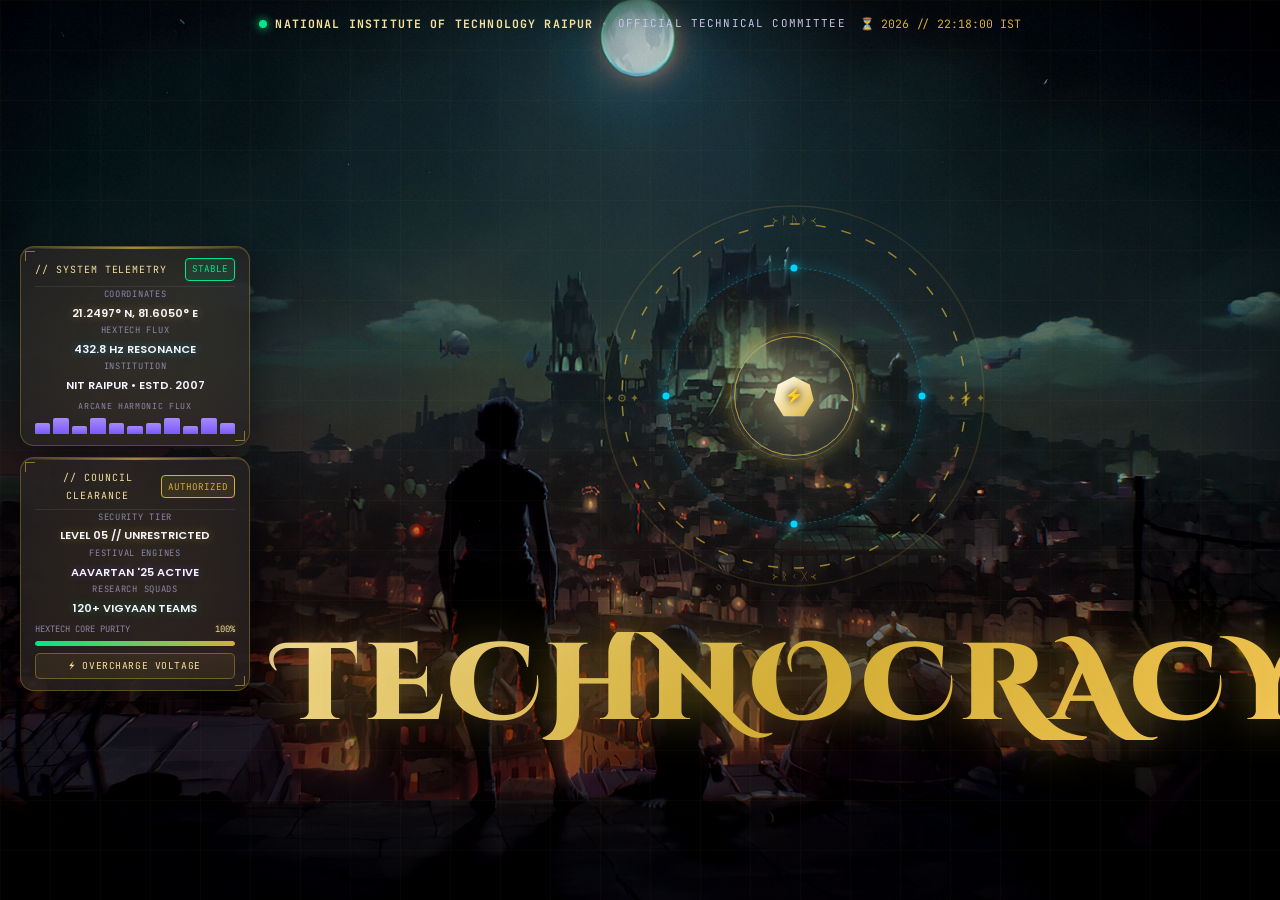
==== commit 6e1d096e: "Upadated the header section" ====
--- a/index.html
+++ b/index.html
@@ -50,6 +50,12 @@
 
     <!-- Shockwave Flash Overlay (Triggered on Ignite) -->
     <div id="intro-shockwave-burst" class="intro-shockwave-burst"></div>
+    <!-- Arcane Energy Swish Overlay -->
+<div id="arcane-swish" class="arcane-swish">
+  <div class="swish-blade"></div>
+  <div class="swish-trail"></div>
+  <div class="swish-particles"></div>
+</div>
 
     <div class="intro-container">
       
@@ -209,95 +215,65 @@
   <div id="main-app" class="main-app hidden">
     
     <!-- Top HUD Navigation Bar (Spatial Glass Header) -->
-    <header class="cyber-header" id="header">
-      <div class="header-container">
-        
-        <!-- Brand Logo with Arcane Hextech Gem -->
-        <a href="#hero" class="brand-logo" id="brand-logo">
-          <div class="brand-hextech-badge">
-            <div class="hex-gem-shape"></div>
-            <span class="brand-symbol">⚡</span>
-          </div>
-          <div class="brand-info">
-            <span class="brand-title arcane-gold-text">TECHNOCRACY</span>
-            <span class="brand-sub">NIT RAIPUR • ESTD. 2007</span>
-          </div>
-        </a>
-
-        <!-- Desktop Navigation Links -->
-        <nav class="desktop-nav" id="desktop-nav">
-          <a href="#about" class="nav-link"><span class="nav-num">01.</span> About</a>
-          <a href="#history" class="nav-link"><span class="nav-num">02.</span> Chronicles</a>
-          <a href="#aavartan" class="nav-link"><span class="nav-num">03.</span> Aavartan</a>
-          <a href="#vigyaan" class="nav-link"><span class="nav-num">04.</span> Vigyaan</a>
-          <a href="#domains" class="nav-link"><span class="nav-num">05.</span> Domains</a>
-          <a href="#tech-team" class="nav-link"><span class="nav-num">06.</span> Tech Team</a>
-          <a href="#leadership" class="nav-link"><span class="nav-num">07.</span> Council</a>
-          <a href="#merch" class="nav-link"><span class="nav-num">08.</span> Merch</a>
-          <a href="#recruitment" class="nav-link highlight-link"><span class="nav-num">09.</span> Join Us</a>
-        </nav>
-
-        <!-- Right Quick Controls & Realm Switcher -->
-        <div class="header-actions">
-          
-          <!-- ARCANE REALM SWITCHER: PILTOVER (TOPSIDE GOLD) vs ZAUN (UNDERCITY GREEN) -->
-          <div class="realm-switcher-pill" id="realm-switcher" title="Toggle Arcane Realm: Piltover (Hextech Gold) / Zaun (Chemtech Toxic Green & Shimmer)">
-            <button class="realm-btn active" id="btn-realm-piltover" data-realm="piltover">
-              <span class="realm-icon">⚙️</span>
-              <span class="realm-name">PILTOVER</span>
-            </button>
-            <button class="realm-btn" id="btn-realm-zaun" data-realm="zaun">
-              <span class="realm-icon">🧪</span>
-              <span class="realm-name">ZAUN</span>
-            </button>
-          </div>
-
-          <!-- Web Audio Synth Mute/Unmute Toggle -->
-          <button id="btn-audio-toggle" class="hud-icon-btn" title="Toggle Arcane Hextech Soundscape">
-            <span class="audio-state-icon" id="audio-icon">🔊</span>
-          </button>
-
-          <!-- Terminal Launcher -->
-          <button id="btn-terminal-trigger" class="hud-icon-btn terminal-btn" title="Open Interactive Arcane Matrix Terminal (Try typing 'jinx', 'shimmer', 'vi')">
-            <span class="terminal-prompt">&gt;_</span>
-          </button>
-
-          <!-- Replay Intro Portal -->
-          <button id="btn-replay-intro" class="hud-icon-btn" title="Replay Cinematic Arcane Intro Portal">
-            <span>🌀</span>
-          </button>
-
-          <!-- Mobile Menu Hamburger -->
-          <button id="mobile-menu-toggle" class="mobile-toggle-btn" aria-label="Toggle navigation">
-            <span class="hamburger-bar"></span>
-            <span class="hamburger-bar"></span>
-            <span class="hamburger-bar"></span>
-          </button>
-        </div>
+<header class="cyber-header" id="header">
+  <div class="header-container">
+
+    <!-- Logo flush left -->
+    <a href="#hero" class="brand-logo" id="brand-logo">
+      <img src="assets/tcp-logo.webp" alt="Technocracy Logo" class="tcp-logo-img">
+      <span class="brand-title arcane-gold-text">TECHNOCRACY</span>
+    </a>
+
+    <!-- Dropdown Navigation -->
+    <div class="nav-dropdown-wrapper">
+      <button class="nav-dropdown-toggle" id="nav-dropdown-toggle">
+        <span>NAVIGATION</span>
+        <span class="dropdown-chevron">▾</span>
+      </button>
+      <nav class="nav-dropdown-menu" id="nav-dropdown-menu">
+        <a href="#about" class="nav-link"><span class="nav-num">01.</span> About</a>
+        <a href="#history" class="nav-link"><span class="nav-num">02.</span> Chronicles</a>
+        <a href="#aavartan" class="nav-link"><span class="nav-num">03.</span> Aavartan</a>
+        <a href="#vigyaan" class="nav-link"><span class="nav-num">04.</span> Vigyaan</a>
+        <a href="#domains" class="nav-link"><span class="nav-num">05.</span> Domains</a>
+        <a href="#tech-team" class="nav-link"><span class="nav-num">06.</span> Tech Team</a>
+        <a href="#leadership" class="nav-link"><span class="nav-num">07.</span> Council</a>
+        <a href="#merch" class="nav-link"><span class="nav-num">08.</span> Merch</a>
+        <a href="#recruitment" class="nav-link highlight-link"><span class="nav-num">09.</span> Join Us</a>
+      </nav>
+    </div>
+
+    <!-- Right controls -->
+    <div class="header-actions">
+      <div class="realm-switcher-pill" id="realm-switcher">
+        <button class="realm-btn active" id="btn-realm-piltover" data-realm="piltover">
+          <span class="realm-icon">⚙️</span>
+          <span class="realm-name">PILTOVER</span>
+        </button>
+        <button class="realm-btn" id="btn-realm-zaun" data-realm="zaun">
+          <span class="realm-icon">🧪</span>
+          <span class="realm-name">ZAUN</span>
+        </button>
       </div>
 
-      <!-- Mobile Navigation Drawer -->
-      <div class="mobile-nav-drawer" id="mobile-nav-drawer">
-        <div class="mobile-nav-header">
-          <span class="cyber-label">// ARCANE SYSTEM NAVIGATION</span>
-          <button id="mobile-menu-close" class="mobile-close-btn">&times;</button>
-        </div>
-        <div class="mobile-links">
-          <a href="#about" class="mob-link"><span>01.</span> About Technocracy</a>
-          <a href="#history" class="mob-link"><span>02.</span> Chronicles & Legacy (2007-2026)</a>
-          <a href="#aavartan" class="mob-link"><span>03.</span> Aavartan Tech Fest</a>
-          <a href="#vigyaan" class="mob-link"><span>04.</span> Vigyaan (10 Disciplines)</a>
-          <a href="#domains" class="mob-link"><span>05.</span> 7 Functional Domains</a>
-          <a href="#tech-team" class="mob-link"><span>06.</span> Tech Team Spotlight</a>
-          <a href="#leadership" class="mob-link"><span>07.</span> High Council Leadership</a>
-          <a href="#merch" class="mob-link"><span>08.</span> Official Merchandise (₹350)</a>
-          <a href="#recruitment" class="mob-link highlight"><span>09.</span> Induction & Join Us</a>
-        </div>
-        <div class="mobile-nav-footer">
-          <button class="cyber-btn btn-arcane primary-gold w-100" id="mob-terminal-btn">Open Arcane Terminal</button>
-        </div>
-      </div>
-    </header>
+      <button id="btn-audio-toggle" class="hud-icon-btn" title="Toggle Sound">
+        <span class="audio-state-icon" id="audio-icon">🔊</span>
+      </button>
+      <button id="btn-terminal-trigger" class="hud-icon-btn terminal-btn" title="Open Terminal">
+        <span class="terminal-prompt">&gt;_</span>
+      </button>
+      <button id="btn-replay-intro" class="hud-icon-btn" title="Replay Intro">
+        <span>🌀</span>
+      </button>
+    </div>
+  </div>
+
+  <!-- Official Technical Committee line – centered below header -->
+  <div class="header-sub-bar">
+    <span class="pulse-dot"></span>
+    <span>NATIONAL INSTITUTE OF TECHNOLOGY RAIPUR • OFFICIAL TECHNICAL COMMITTEE</span>
+  </div>
+</header>
 
     <!-- MAIN SCROLLABLE CONTENT -->
     <main class="page-main">
@@ -306,28 +282,24 @@
       <!-- 3. HERO SECTION (SPATIAL MAXIMALIST COMPOSITION) -->
       <!-- ========================================================================= -->
       <section id="hero" class="hero-section">
-        <div class="hero-bg-runes"></div>
-        
-        <!-- Spatial Floating Decorative Glyphs -->
-        <div class="spatial-floating-rune rune-left" data-speed="0.2">᚛ ᚠ ᚢ ᚦ ᚜</div>
-        <div class="spatial-floating-rune rune-right" data-speed="-0.2">✦ ⚙ ✦</div>
-
-        <div class="container hero-container">
-          
-          <div class="hero-hud-badge">
-            <span class="pulse-dot"></span>
-            <span class="hud-text">NATIONAL INSTITUTE OF TECHNOLOGY RAIPUR • OFFICIAL TECHNICAL COMMITTEE</span>
-          </div>
-
-          <h1 class="hero-title">
-            <span class="hero-title-prefix">FORGING THE IMPOSSIBLE THROUGH HEXTECH & CODE</span>
-            <span class="hero-title-core arcane-headline-gradient">TEAM TECHNOCRACY</span>
-            <span class="hero-title-suffix">INNOVATION • ALCHEMY • ENGINEERING</span>
-          </h1>
-
-          <p class="hero-description">
-            Established in 2007, Technocracy is the heartbeat of innovation at NIT Raipur. We build real-world software, foster cross-disciplinary research across 10 engineering domains, and orchestrate <strong>Aavartan</strong> — Central India's Largest Annual Technical Festival.
-          </p>
+  <div class="hero-bg-runes"></div>
+  
+  <div class="container hero-container">
+    
+    <!-- Removed the old hud-badge and "FORGING..." line -->
+
+    <h1 class="hero-title">
+      <span class="hero-title-line1">TEAM</span>
+      <span class="hero-title-line2 arcane-headline-gradient">TECHNOCRACY</span>
+    </h1>
+
+    <p class="hero-tagline">INNOVATION • ALCHEMY • ENGINEERING</p>
+
+    <p class="hero-description">
+      Established in 2007, Technocracy is the heartbeat of innovation at NIT Raipur. We build real-world software, foster cross-disciplinary research across 10 engineering domains, and orchestrate <strong>Aavartan</strong> — Central India's Largest Annual Technical Festival.
+    </p>
+
+    <!-- keep the CTA buttons as they are -->
 
           <!-- Core Call-to-Actions -->
           <div class="hero-cta-grid">
--- a/css/intro.css
+++ b/css/intro.css
@@ -29,18 +29,25 @@
   position: absolute;
   inset: 0;
   background:
-    linear-gradient(180deg, rgba(3,3,8,0.4) 0%, rgba(3,3,8,0.6) 45%, rgba(3,3,8,0.85) 100%),
+    /* Lighter overlay so the city shows more */
+    linear-gradient(180deg, 
+      rgba(3, 3, 8, 0.15) 0%, 
+      rgba(3, 3, 8, 0.35) 40%, 
+      rgba(3, 3, 8, 0.65) 100%),
     url(/assets/arcane-bg.jpg) center center / cover no-repeat;
   z-index: 1;
-}
-
+  /* Extra brightness boost */
+  filter: brightness(1.25) contrast(1.08) saturate(1.15);
+}
+
+/* Soften the heavy vignette so it doesn’t darken everything */
 .intro-vignette {
   position: absolute;
   inset: 0;
-  box-shadow: inset 0 0 120px rgba(0, 0, 0, 0.6);
+  box-shadow: inset 0 0 80px rgba(0, 0, 0, 0.35);  /* was 120px / 0.6 */
   pointer-events: none;
   z-index: 2;
-}
+} 
 
 .intro-grid-lines {
   position: absolute;
@@ -78,19 +85,19 @@
   position: relative;
   z-index: 10;
   width: 100%;
-  max-width: 1200px;
+  max-width: none;                 /* remove 1200px limit */
   height: 100vh;
   height: 100dvh;
-  padding: 3.5rem 1.5rem 1.2rem;
+  padding: 3.5rem 0 1.2rem;       /* remove side padding */
   display: flex;
   flex-direction: column;
   justify-content: center;
-  align-items: center;
+  align-items: stretch;            /* stretch instead of center */
   text-align: center;
   gap: 0.5rem;
   box-sizing: border-box;
-  overflow: hidden;
-  margin: 0 auto;
+  overflow: visible;               /* allow title to fully show */
+  margin: 0;
 }
 
 /* Top bar pinned */
@@ -105,11 +112,10 @@
   flex-wrap: wrap;
   gap: 0.9rem;
   width: 100%;
-  max-width: 1000px;
-  padding: 0 1rem;
+  max-width: 1100px;
+  padding: 0 1.5rem;
   text-align: center;
   z-index: 20;
-  border-bottom: none;
 }
 
 .intro-institute-badge {
@@ -155,33 +161,31 @@
 /* ---- Main stage: cards left, center content ---- */
 .intro-main-stage {
   display: grid;
-  grid-template-columns: 200px 1fr;
-  gap: 2rem;
-  align-items: center;
-  width: 100%;
-  max-width: 1100px;
-  margin: 0 auto;
-  padding: 0 1rem;
+  grid-template-columns: 240px 1fr;   /* fixed left column */
+  gap: 0;
+  align-items: center;
+  width: 100%;
+  max-width: none;
+  margin: 0;
+  padding: 0 1.5rem 0 1.25rem;      /* small left padding only */
+  height: 100%;
+  box-sizing: border-box;
 }
 
 .hud-left-stack {
   display: flex;
   flex-direction: column;
-  gap: 0.6rem;
+  gap: 0.7rem;
   align-items: stretch;
   max-height: calc(100vh - 5.5rem);
+  justify-self: start;
+  margin-left: 0;
 }
 
 .hud-left-stack .spatial-hud-card {
   width: 100%;
-  max-width: 200px;
-  padding: 0.65rem 0.8rem;
-  display: flex;
-  flex-direction: column;
-  gap: 0.35rem;
-  background: rgba(14, 14, 28, 0.78);
-  border: 1px solid rgba(212, 175, 55, 0.22);
-  position: relative;
+  max-width: 230px;
+  padding: 0.7rem 0.85rem;
 }
 
 .hud-left-stack .hud-card-header {
@@ -338,23 +342,23 @@
   justify-content: center;
   text-align: center;
   width: 100%;
-  gap: 0.4rem;
+  height: 100%;
+  gap: 1.4rem;
+  padding-right: 1rem;              /* keep a little breathing room on right */
 }
 
 .gyro-reactor-stage {
   position: relative;
-  width: min(260px, 50vw);
-  height: min(260px, 50vw);
-  margin: 0.2rem 0 0.5rem;
+  width: min(400px, 38vw);
+  height: min(400px, 38vw);
+  margin: 0;
   display: flex;
   align-items: center;
   justify-content: center;
   cursor: pointer;
   transform-style: preserve-3d;
-  transition: transform 0.2s cubic-bezier(0.22, 1, 0.36, 1);
   flex-shrink: 0;
 }
-
 .gyro-ring {
   position: absolute;
   inset: 0;
@@ -429,8 +433,8 @@
 
 .gyro-core-hub {
   position: relative;
-  width: 95px;
-  height: 95px;
+  width: 120px;
+  height: 120px;
   border-radius: 50%;
   display: flex;
   align-items: center;
@@ -531,22 +535,27 @@
 
 /* Title */
 .intro-headline-wrapper {
-  margin: 0.2rem 0 0;
+  margin: 0.8rem 0 0;
   text-align: center;
   width: 100%;
+  overflow: visible;
 }
 
 .intro-grand-title {
   margin: 0;
   text-align: center;
+  overflow: visible;
 }
 
 .intro-grand-title .title-brand {
   font-family: var(--font-deco);
-  font-size: clamp(2.6rem, 6.5vw, 4.8rem);
+  font-size: clamp(3.6rem, 8.5vw, 6.8rem);
   font-weight: 900;
-  letter-spacing: 0.04em;
-  line-height: 1.05;
+  letter-spacing: 0.06em;
+  line-height: 1;
+  display: inline-block;            /* prevents clipping */
+  padding: 0 0.15em;                /* tiny side padding so Y isn’t cut */
+  text-shadow: 0 0 45px rgba(212, 175, 55, 0.5);
 }
 
 /* Hide removed UI */
@@ -570,7 +579,8 @@
 @media (max-width: 900px) {
   .intro-main-stage {
     grid-template-columns: 1fr;
-    gap: 1rem;
+    padding: 0 1rem;
+    gap: 1.2rem;
   }
   .hud-left-stack {
     flex-direction: row;
@@ -579,22 +589,154 @@
     flex-wrap: wrap;
   }
   .hud-left-stack .spatial-hud-card {
-    max-width: 180px;
+    max-width: 200px;
   }
   .gyro-reactor-stage {
-    width: min(220px, 55vw);
-    height: min(220px, 55vw);
+    width: min(320px, 72vw);
+    height: min(320px, 72vw);
   }
   .intro-grand-title .title-brand {
-    font-size: clamp(2rem, 9vw, 3.2rem);
+    font-size: clamp(2.8rem, 11vw, 4.5rem);
   }
 }
 
 @media (max-width: 560px) {
   .hud-left-stack {
-    display: none; /* hide cards on very small screens for clean mobile */
+    display: none;
   }
   .intro-main-stage {
     grid-template-columns: 1fr;
-  }
-}
+    padding: 0 0.8rem;
+  }
+}
+/* ============================================================
+   ARCANE ENERGY SWISH TRANSITION
+   ============================================================ */
+.arcane-swish {
+  position: fixed;
+  inset: 0;
+  z-index: 10000;
+  pointer-events: none;
+  opacity: 0;
+  visibility: hidden;
+}
+
+.arcane-swish.active {
+  opacity: 1;
+  visibility: visible;
+}
+
+/* Main energy blade */
+.swish-blade {
+  position: absolute;
+  top: -10%;
+  left: -20%;
+  width: 140%;
+  height: 120%;
+  background: linear-gradient(
+    105deg,
+    transparent 0%,
+    transparent 35%,
+    rgba(0, 212, 255, 0.15) 42%,
+    rgba(212, 175, 55, 0.85) 48%,
+    rgba(245, 223, 158, 1) 50%,
+    rgba(212, 175, 55, 0.85) 52%,
+    rgba(123, 92, 255, 0.25) 58%,
+    transparent 65%,
+    transparent 100%
+  );
+  transform: translateX(-120%) skewX(-18deg);
+  filter: blur(1px);
+}
+
+.arcane-swish.active .swish-blade {
+  animation: arcaneSwishBlade 0.85s cubic-bezier(0.22, 1, 0.36, 1) forwards;
+}
+
+/* Soft glowing trail behind the blade */
+.swish-trail {
+  position: absolute;
+  inset: 0;
+  background: radial-gradient(
+    ellipse 80% 50% at 50% 50%,
+    rgba(212, 175, 55, 0.25) 0%,
+    rgba(0, 212, 255, 0.12) 40%,
+    transparent 70%
+  );
+  opacity: 0;
+  transform: scale(0.6);
+}
+
+.arcane-swish.active .swish-trail {
+  animation: arcaneSwishTrail 0.9s ease-out forwards;
+}
+
+/* Tiny particle sparkles */
+.swish-particles {
+  position: absolute;
+  inset: 0;
+  background-image: 
+    radial-gradient(circle at 20% 30%, #f5df9e 1px, transparent 1px),
+    radial-gradient(circle at 70% 60%, #00d4ff 1.5px, transparent 1.5px),
+    radial-gradient(circle at 40% 80%, #a78bfa 1px, transparent 1px),
+    radial-gradient(circle at 85% 25%, #d4af37 1px, transparent 1px);
+  background-size: 180px 180px, 220px 220px, 160px 160px, 200px 200px;
+  opacity: 0;
+}
+
+.arcane-swish.active .swish-particles {
+  animation: arcaneSwishParticles 0.8s ease-out forwards;
+}
+
+@keyframes arcaneSwishBlade {
+  0% {
+    transform: translateX(-120%) skewX(-18deg);
+    opacity: 0;
+  }
+  15% {
+    opacity: 1;
+  }
+  100% {
+    transform: translateX(120%) skewX(-18deg);
+    opacity: 0.9;
+  }
+}
+
+@keyframes arcaneSwishTrail {
+  0% {
+    opacity: 0;
+    transform: scale(0.5);
+  }
+  40% {
+    opacity: 0.7;
+    transform: scale(1.1);
+  }
+  100% {
+    opacity: 0;
+    transform: scale(1.4);
+  }
+}
+
+@keyframes arcaneSwishParticles {
+  0% {
+    opacity: 0;
+    transform: scale(0.8) translateX(-30px);
+  }
+  30% {
+    opacity: 0.9;
+  }
+  100% {
+    opacity: 0;
+    transform: scale(1.2) translateX(40px);
+  }
+}
+
+/* Make the existing fade a bit faster so the swish feels snappy */
+.intro-screen.fade-out {
+  opacity: 0;
+  visibility: hidden;
+  transform: scale(1.08) translateZ(60px);
+  transition: opacity 0.55s cubic-bezier(0.22, 1, 0.36, 1) 0.25s,
+              visibility 0.55s cubic-bezier(0.22, 1, 0.36, 1) 0.25s,
+              transform 0.7s cubic-bezier(0.22, 1, 0.36, 1) 0.15s;
+}
--- a/css/components.css
+++ b/css/components.css
@@ -1,37 +1,38 @@
-/* ============================================================
-   COMPONENTS: Header, Navigation, Realm Switcher
-   ============================================================ */
-   2. TOP HUD HEADER / NAVIGATION & REALM SWITCHER
-   ========================================================================== */
-
 .cyber-header {
   position: fixed;
   top: 0;
   left: 0;
   right: 0;
   z-index: 1000;
-  background: rgba(8, 8, 18, 0.88);
+  background: rgba(8, 8, 18, 0.92);
   backdrop-filter: blur(24px);
   -webkit-backdrop-filter: blur(24px);
   border-bottom: 1px solid var(--active-border);
-  transition: all var(--transition-normal);
 }
 
 .header-container {
   display: flex;
   align-items: center;
   justify-content: space-between;
-  height: 80px;
-  padding: 0 2.5rem;
-  max-width: 1520px;
-  margin: 0 auto;
+  height: 72px;
+  padding: 0 1.5rem;          /* no large side padding */
+  max-width: none;            /* full width */
+  margin: 0;
+  width: 100%;
 }
 
 /* Brand Logo */
 .brand-logo {
   display: flex;
   align-items: center;
-  gap: 1rem;
+  gap: 0.85rem;
+  text-decoration: none;
+}
+
+.tcp-logo-img {
+  height: 42px;
+  width: auto;
+  filter: drop-shadow(0 0 8px rgba(212, 175, 55, 0.45));
 }
 
 .brand-hextech-badge {
@@ -60,11 +61,11 @@
 
 .brand-title {
   font-family: var(--font-deco);
-  font-size: 1.25rem;
+  font-size: 1.35rem;
   font-weight: 800;
-  letter-spacing: 0.08em;
-}
-
+  letter-spacing: 0.06em;
+  color: var(--piltover-gold-light);
+}
 .brand-sub {
   font-family: var(--font-mono);
   font-size: 0.68rem;
@@ -73,55 +74,109 @@
 }
 
 /* Desktop Nav */
-.desktop-nav {
-  display: flex;
-  align-items: center;
-  gap: 1.6rem;
-}
-
-.nav-link {
+.nav-dropdown-wrapper {
+  position: relative;
+}
+
+.nav-dropdown-toggle {
+  display: flex;
+  align-items: center;
+  gap: 0.5rem;
+  padding: 0.55rem 1.3rem;
+  background: rgba(212, 175, 55, 0.08);
+  border: 1px solid rgba(212, 175, 55, 0.35);
+  border-radius: 8px;
   font-family: var(--font-arcane);
-  font-size: 0.88rem;
-  font-weight: 600;
-  letter-spacing: 0.07em;
+  font-size: 0.85rem;
+  font-weight: 700;
+  letter-spacing: 0.12em;
+  color: var(--piltover-gold-light);
+  cursor: pointer;
+  transition: all 0.25s ease;
+}
+
+.nav-dropdown-toggle:hover {
+  background: rgba(212, 175, 55, 0.18);
+  box-shadow: 0 0 18px rgba(212, 175, 55, 0.25);
+}
+
+.dropdown-chevron {
+  font-size: 0.75rem;
+  transition: transform 0.25s ease;
+}
+
+.nav-dropdown-wrapper.open .dropdown-chevron {
+  transform: rotate(180deg);
+}
+
+.nav-dropdown-menu {
+  position: absolute;
+  top: calc(100% + 10px);
+  left: 50%;
+  transform: translateX(-50%);
+  min-width: 240px;
+  background: rgba(12, 12, 24, 0.96);
+  border: 1px solid rgba(212, 175, 55, 0.3);
+  border-radius: 12px;
+  padding: 0.6rem;
+  display: none;
+  flex-direction: column;
+  gap: 0.15rem;
+  box-shadow: 0 20px 50px rgba(0, 0, 0, 0.6);
+  backdrop-filter: blur(16px);
+  z-index: 100;
+}
+
+.nav-dropdown-wrapper.open .nav-dropdown-menu {
+  display: flex;
+}
+
+.nav-dropdown-menu .nav-link {
+  display: flex;
+  align-items: center;
+  gap: 0.6rem;
+  padding: 0.7rem 1rem;
+  border-radius: 8px;
+  font-family: var(--font-arcane);
+  font-size: 0.9rem;
   color: var(--text-secondary);
-  position: relative;
-  padding: 0.45rem 0;
-  transition: color var(--transition-fast);
+  transition: all 0.2s ease;
+}
+
+.nav-dropdown-menu .nav-link:hover {
+  background: rgba(212, 175, 55, 0.12);
+  color: var(--piltover-gold-light);
 }
 
 .nav-num {
   font-family: var(--font-mono);
+  font-size: 0.75rem;
+  color: var(--active-accent);
+}
+
+/* Sub-bar below header */
+.header-sub-bar {
+  display: flex;
+  align-items: center;
+  justify-content: center;
+  gap: 0.7rem;
+  padding: 0.45rem 1rem;
+  background: rgba(0, 0, 0, 0.35);
+  border-bottom: 1px solid rgba(212, 175, 55, 0.15);
+  font-family: var(--font-mono);
   font-size: 0.72rem;
-  color: var(--active-accent);
-  margin-right: 3px;
-}
-
-.nav-link:hover, .nav-link.active {
-  color: var(--piltover-gold-light);
-  text-shadow: 0 0 14px rgba(212, 175, 55, 0.55);
-}
-
-.nav-link::after {
-  content: '';
-  position: absolute;
-  bottom: 0;
-  left: 0;
-  width: 0;
-  height: 2px;
-  background: var(--active-accent);
-  box-shadow: 0 0 10px var(--active-accent);
-  transition: width var(--transition-fast);
-}
-
-.nav-link:hover::after, .nav-link.active::after {
-  width: 100%;
-}
-
-.nav-link.highlight-link {
-  color: var(--arcane-purple-light);
-}
-
+  letter-spacing: 0.14em;
+  color: var(--piltover-gold-light);
+}
+
+.header-sub-bar .pulse-dot {
+  width: 7px;
+  height: 7px;
+  border-radius: 50%;
+  background: var(--zaun-green);
+  box-shadow: 0 0 10px var(--zaun-green);
+  animation: blink 1.4s infinite;
+}
 /* Realm Switcher Pill */
 .realm-switcher-pill {
   display: flex;
--- a/css/sections.css
+++ b/css/sections.css
@@ -1,95 +1,56 @@
-/* ============================================================
-   SECTIONS: Hero, About, History, Aavartan, Vigyaan, etc.
-   ============================================================ */
-   3. HERO SECTION (SPATIAL MAXIMALIST COMPOSITION)
-   ========================================================================== */
-
 .hero-section {
   position: relative;
   min-height: 100vh;
-  padding-top: 140px;
-  padding-bottom: 80px;
+  padding-top: 160px;          /* more space under header */
+  padding-bottom: 100px;
   display: flex;
   flex-direction: column;
   justify-content: center;
   align-items: center;
   text-align: center;
-  overflow: hidden;
-}
-
-.hero-container {
-  position: relative;
-  z-index: 10;
-}
-
-.hero-hud-badge {
-  display: inline-flex;
-  align-items: center;
-  gap: 0.7rem;
-  padding: 0.5rem 1.4rem;
-  background: rgba(212, 175, 55, 0.08);
-  border: 1.5px solid var(--piltover-gold);
-  border-radius: 50px;
-  margin-bottom: 2rem;
-}
-
-.pulse-dot {
-  width: 8px;
-  height: 8px;
-  border-radius: 50%;
-  background: var(--active-accent);
-  box-shadow: 0 0 12px var(--active-accent);
-  animation: blink 1.5s infinite;
-}
-
-.hud-text {
-  font-family: var(--font-mono);
-  font-size: 0.78rem;
-  color: var(--piltover-gold-light);
-  letter-spacing: 0.12em;
-  font-weight: 600;
 }
 
 .hero-title {
   display: flex;
   flex-direction: column;
-  gap: 0.5rem;
-  margin-bottom: 2.2rem;
-}
-
-.hero-title-prefix {
-  font-family: var(--font-arcane);
-  font-size: clamp(1rem, 2.2vw, 1.4rem);
-  font-weight: 600;
-  letter-spacing: 0.28em;
-  color: var(--text-secondary);
-}
-
-.hero-title-core {
+  align-items: center;
+  gap: 0.15rem;
+  margin-bottom: 1.8rem;
+}
+
+.hero-title-line1 {
   font-family: var(--font-deco);
-  font-size: clamp(3.2rem, 8.5vw, 6.4rem);
+  font-size: clamp(2.8rem, 7vw, 5.2rem);
+  font-weight: 700;
+  letter-spacing: 0.18em;
+  color: var(--text-secondary);
+  line-height: 1;
+}
+
+.hero-title-line2 {
+  font-family: var(--font-deco);
+  font-size: clamp(3.8rem, 9.5vw, 7.2rem);
   font-weight: 900;
   letter-spacing: 0.04em;
-  line-height: 1.05;
-}
-
-.hero-title-suffix {
-  font-family: var(--font-arcane);
-  font-size: clamp(0.95rem, 1.8vw, 1.3rem);
-  font-weight: 700;
-  letter-spacing: 0.28em;
+  line-height: 1;
+}
+
+.hero-tagline {
+  font-family: var(--font-arcane);
+  font-size: clamp(0.95rem, 1.8vw, 1.25rem);
+  font-weight: 600;
+  letter-spacing: 0.32em;
   color: var(--piltover-gold-light);
-  margin-top: 0.4rem;
+  margin-bottom: 2.8rem;
 }
 
 .hero-description {
-  font-size: clamp(1.05rem, 2vw, 1.3rem);
-  color: var(--text-secondary);
-  max-width: 920px;
-  margin: 0 auto 3rem;
-  line-height: 1.8;
-}
-
+  font-size: clamp(1.05rem, 1.9vw, 1.25rem);
+  color: var(--text-secondary);
+  max-width: 780px;
+  margin: 0 auto 3.5rem;
+  line-height: 1.85;
+}
 .hero-description strong { color: #ffffff; }
 
 .hero-cta-grid {
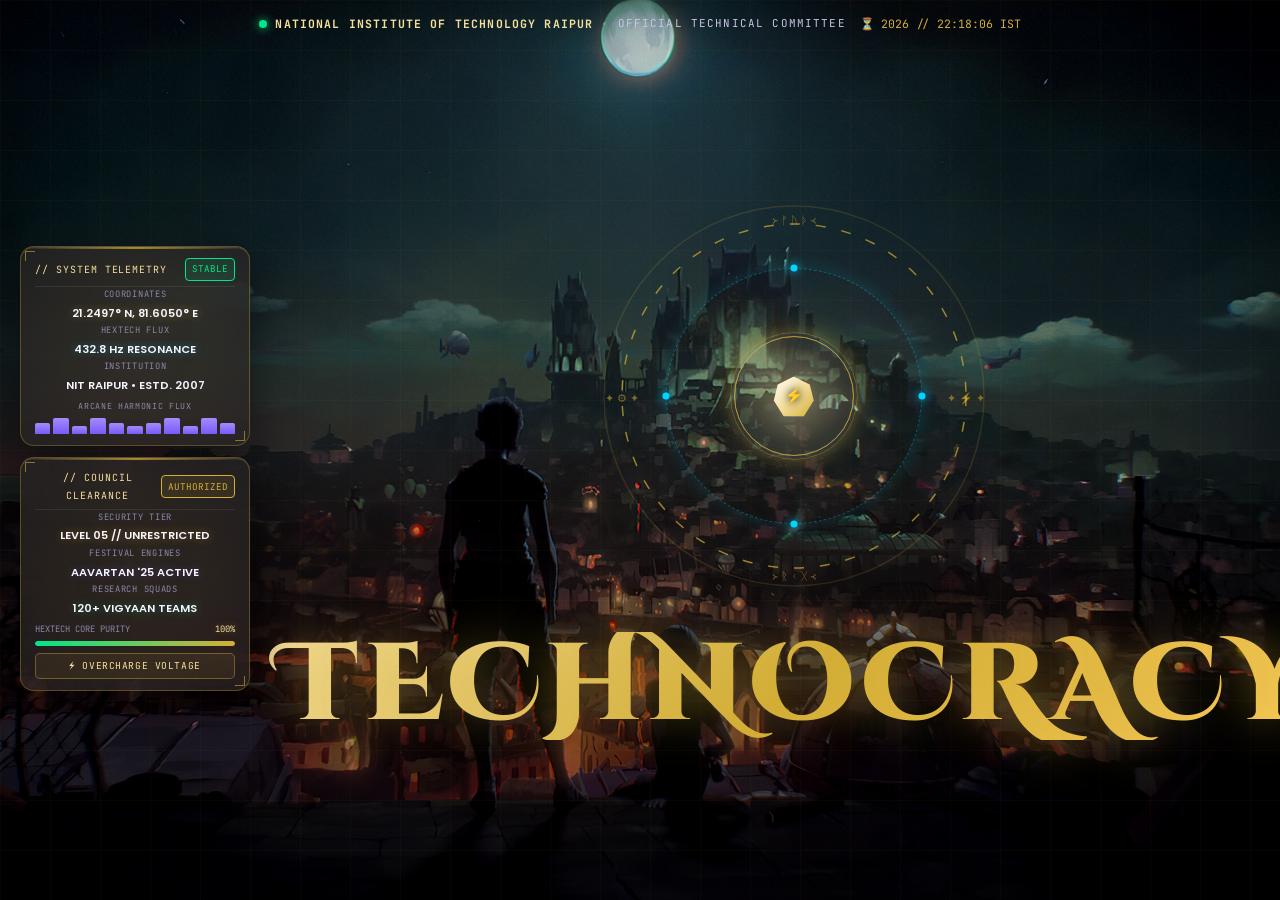
==== commit 6dae2a09: "Final Commit" ====
--- a/index.html
+++ b/index.html
@@ -216,35 +216,36 @@
     
     <!-- Top HUD Navigation Bar (Spatial Glass Header) -->
 <header class="cyber-header" id="header">
+  <!-- Theme horizontal background images (Piltover / Zaun) -->
+<div class="theme-bg-layer" aria-hidden="true"></div>
+<div class="theme-bg-overlay" aria-hidden="true"></div>
   <div class="header-container">
 
-    <!-- Logo flush left -->
+    <!-- Logo left -->
     <a href="#hero" class="brand-logo" id="brand-logo">
       <img src="assets/tcp-logo.webp" alt="Technocracy Logo" class="tcp-logo-img">
-      <span class="brand-title arcane-gold-text">TECHNOCRACY</span>
     </a>
 
-    <!-- Dropdown Navigation -->
-    <div class="nav-dropdown-wrapper">
-      <button class="nav-dropdown-toggle" id="nav-dropdown-toggle">
-        <span>NAVIGATION</span>
-        <span class="dropdown-chevron">▾</span>
-      </button>
-      <nav class="nav-dropdown-menu" id="nav-dropdown-menu">
-        <a href="#about" class="nav-link"><span class="nav-num">01.</span> About</a>
-        <a href="#history" class="nav-link"><span class="nav-num">02.</span> Chronicles</a>
-        <a href="#aavartan" class="nav-link"><span class="nav-num">03.</span> Aavartan</a>
-        <a href="#vigyaan" class="nav-link"><span class="nav-num">04.</span> Vigyaan</a>
-        <a href="#domains" class="nav-link"><span class="nav-num">05.</span> Domains</a>
-        <a href="#tech-team" class="nav-link"><span class="nav-num">06.</span> Tech Team</a>
-        <a href="#leadership" class="nav-link"><span class="nav-num">07.</span> Council</a>
-        <a href="#merch" class="nav-link"><span class="nav-num">08.</span> Merch</a>
-        <a href="#recruitment" class="nav-link highlight-link"><span class="nav-num">09.</span> Join Us</a>
-      </nav>
-    </div>
-
-    <!-- Right controls -->
+    <!-- All controls on the right -->
     <div class="header-actions">
+      <div class="nav-dropdown-wrapper">
+        <button class="nav-dropdown-toggle" id="nav-dropdown-toggle">
+          <span>NAVIGATION</span>
+          <span class="dropdown-chevron">▾</span>
+        </button>
+        <nav class="nav-dropdown-menu" id="nav-dropdown-menu">
+          <a href="#about" class="nav-link"><span class="nav-num">01.</span> About</a>
+          <a href="#history" class="nav-link"><span class="nav-num">02.</span> Chronicles</a>
+          <a href="#aavartan" class="nav-link"><span class="nav-num">03.</span> Aavartan</a>
+          <a href="#vigyaan" class="nav-link"><span class="nav-num">04.</span> Vigyaan</a>
+          <a href="#domains" class="nav-link"><span class="nav-num">05.</span> Domains</a>
+          <a href="#tech-team" class="nav-link"><span class="nav-num">06.</span> Tech Team</a>
+          <a href="#leadership" class="nav-link"><span class="nav-num">07.</span> Council</a>
+          <a href="#merch" class="nav-link"><span class="nav-num">08.</span> Merch</a>
+          <a href="#recruitment" class="nav-link highlight-link"><span class="nav-num">09.</span> Join Us</a>
+        </nav>
+      </div>
+
       <div class="realm-switcher-pill" id="realm-switcher">
         <button class="realm-btn active" id="btn-realm-piltover" data-realm="piltover">
           <span class="realm-icon">⚙️</span>
@@ -266,9 +267,10 @@
         <span>🌀</span>
       </button>
     </div>
-  </div>
-
-  <!-- Official Technical Committee line – centered below header -->
+
+  </div>   <!-- ← THIS closing tag was missing -->
+
+  <!-- Institute line – now correctly BELOW the header -->
   <div class="header-sub-bar">
     <span class="pulse-dot"></span>
     <span>NATIONAL INSTITUTE OF TECHNOLOGY RAIPUR • OFFICIAL TECHNICAL COMMITTEE</span>
--- a/css/variables.css
+++ b/css/variables.css
@@ -72,6 +72,7 @@
   --active-accent-glow: var(--piltover-gold-glow);
   --active-border: rgba(212, 175, 55, 0.32);
   --specular-light: rgba(212, 175, 55, 0.15);
+  --theme-bg-image: url('../assets/bg-piltover.jpeg');
   background: radial-gradient(circle at 50% 12%, #181832 0%, #0c0c1a 50%, #04040a 100%);
 }
 
@@ -80,6 +81,7 @@
   --active-accent-glow: var(--zaun-glow);
   --active-border: rgba(0, 230, 138, 0.32);
   --specular-light: rgba(0, 230, 138, 0.16);
+  --theme-bg-image: url('../assets/bg-zaun.jpeg');
   background: radial-gradient(circle at 50% 12%, #0d221c 0%, #09131a 50%, #03080c 100%);
 }
 
@@ -100,3 +102,40 @@
   box-shadow: 0 0 45px var(--zaun-green), inset 0 0 25px #ffffff;
 }
 
+/* ==========================================================================
+   CUSTOM ARCANE CURSORS (theme-aware) – smaller size
+   ========================================================================== */
+
+/* Piltover = Jinx gun (48px) */
+body.realm-piltover,
+body.realm-piltover * {
+  cursor: url('../assets/cursors/jinx-cursor-32.png') 0 0, auto;
+}
+
+body.realm-piltover a,
+body.realm-piltover button,
+body.realm-piltover [role="button"],
+body.realm-piltover .nav-link,
+body.realm-piltover .cyber-btn,
+body.realm-piltover .realm-btn,
+body.realm-piltover .hud-icon-btn,
+body.realm-piltover .nav-dropdown-toggle {
+  cursor: url('../assets/cursors/jinx-pointer-32.png') 0 0, pointer;
+}
+
+/* Zaun = Ekko hoverboard (48px) */
+body.realm-zaun,
+body.realm-zaun * {
+  cursor: url('../assets/cursors/ekko-cursor-32.png') 0 0, auto;
+}
+
+body.realm-zaun a,
+body.realm-zaun button,
+body.realm-zaun [role="button"],
+body.realm-zaun .nav-link,
+body.realm-zaun .cyber-btn,
+body.realm-zaun .realm-btn,
+body.realm-zaun .hud-icon-btn,
+body.realm-zaun .nav-dropdown-toggle {
+  cursor: url('../assets/cursors/ekko-pointer-32.png') 0 0, pointer;
+}
--- a/css/components.css
+++ b/css/components.css
@@ -15,10 +15,20 @@
   align-items: center;
   justify-content: space-between;
   height: 72px;
-  padding: 0 1.5rem;          /* no large side padding */
-  max-width: none;            /* full width */
+  padding: 0 1.5rem;
+  max-width: none;
   margin: 0;
   width: 100%;
+  gap: 1rem;
+}
+
+.header-container .brand-logo {
+  flex-shrink: 0;
+}
+
+.header-container .header-actions {
+  margin-left: auto;   /* forces NAV + buttons to the far right */
+  flex-shrink: 0;
 }
 
 /* Brand Logo */
@@ -32,7 +42,18 @@
 .tcp-logo-img {
   height: 42px;
   width: auto;
-  filter: drop-shadow(0 0 8px rgba(212, 175, 55, 0.45));
+  /* Theme-aware glow: gold in Piltover, green in Zaun */
+  filter: drop-shadow(0 0 8px var(--active-accent-glow));
+  transition: filter 0.35s ease;
+}
+
+/* Stronger theme adaptation for the logo when realm changes */
+body.realm-piltover .tcp-logo-img {
+  filter: drop-shadow(0 0 10px rgba(212, 175, 55, 0.55));
+}
+
+body.realm-zaun .tcp-logo-img {
+  filter: drop-shadow(0 0 10px rgba(0, 230, 138, 0.55));
 }
 
 .brand-hextech-badge {
@@ -160,13 +181,15 @@
   align-items: center;
   justify-content: center;
   gap: 0.7rem;
+  width: 100%;
   padding: 0.45rem 1rem;
   background: rgba(0, 0, 0, 0.35);
-  border-bottom: 1px solid rgba(212, 175, 55, 0.15);
+  border-bottom: 1px solid var(--active-border);
   font-family: var(--font-mono);
   font-size: 0.72rem;
   letter-spacing: 0.14em;
-  color: var(--piltover-gold-light);
+  color: var(--text-secondary);
+  text-align: center;
 }
 
 .header-sub-bar .pulse-dot {
--- a/css/sections.css
+++ b/css/sections.css
@@ -1,3 +1,59 @@
+/* Theme background images */
+.theme-bg-layer {
+  position: fixed;
+  inset: 0;
+  z-index: -2;
+  background-image: var(--theme-bg-image);
+  background-size: cover;
+  background-position: center top;
+  background-repeat: no-repeat;
+  background-attachment: fixed;
+  transition: opacity 0.6s ease, filter 0.6s ease;
+  opacity: 0.55;
+  pointer-events: none;
+}
+
+.theme-bg-overlay {
+  position: fixed;
+  inset: 0;
+  z-index: -1;
+  background: linear-gradient(
+    180deg,
+    rgba(6, 6, 12, 0.55) 0%,
+    rgba(6, 6, 12, 0.35) 40%,
+    rgba(6, 6, 12, 0.75) 100%
+  );
+  pointer-events: none;
+}
+
+body.realm-piltover .theme-bg-layer {
+  filter: saturate(1.1) brightness(0.9);
+}
+
+body.realm-zaun .theme-bg-layer {
+  filter: saturate(1.15) hue-rotate(-5deg) brightness(0.85);
+}
+
+/* Sections blur over the background while scrolling */
+.section-block {
+  position: relative;
+  z-index: 1;
+  backdrop-filter: blur(12px);
+  -webkit-backdrop-filter: blur(12px);
+  background: rgba(8, 8, 18, 0.45);
+  transition: backdrop-filter 0.4s ease, background 0.4s ease;
+}
+
+.section-block.is-blurred {
+  backdrop-filter: blur(22px);
+  -webkit-backdrop-filter: blur(22px);
+  background: rgba(8, 8, 18, 0.6);
+}
+
+.hero-section {
+  background: transparent;
+  backdrop-filter: none;
+}
 .hero-section {
   position: relative;
   min-height: 100vh;
